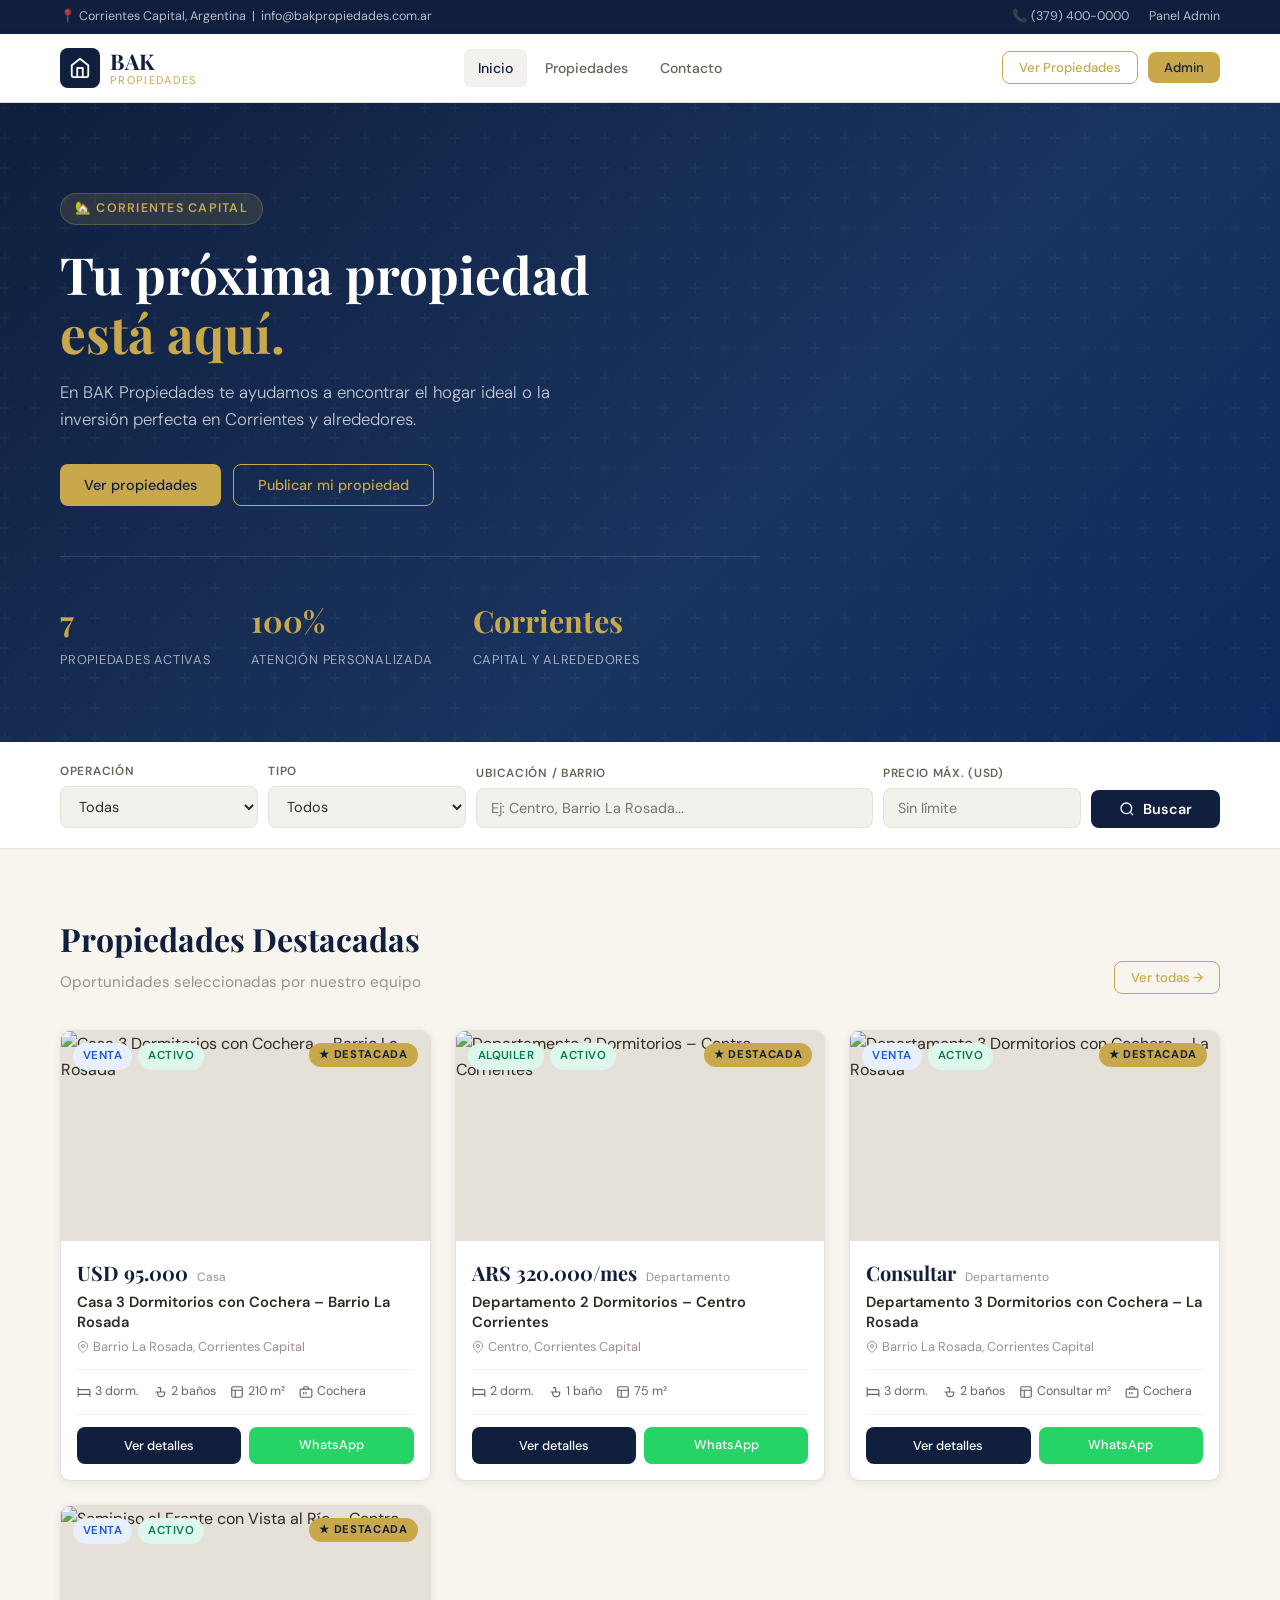
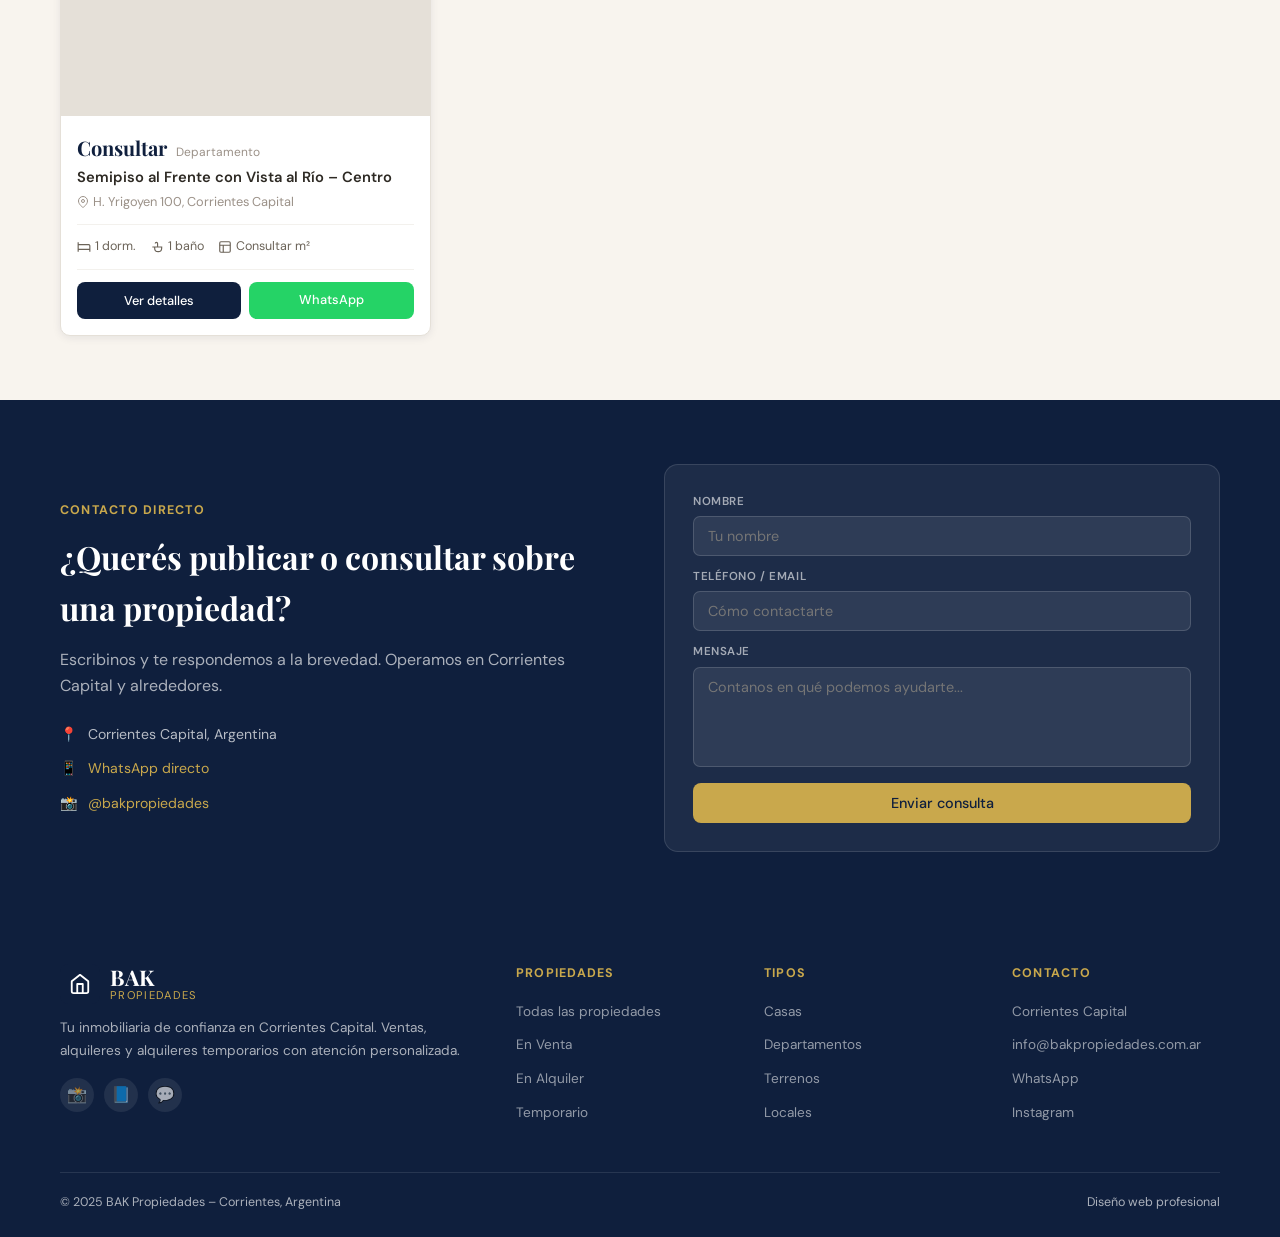
==== index.html @ a224eecd "Rename bak-propiedades.html to index.html" ====
<!DOCTYPE html>
<html lang="es">
<head>
<meta charset="UTF-8">
<meta name="viewport" content="width=device-width, initial-scale=1.0">
<title>BAK Propiedades – Corrientes</title>
<link href="https://fonts.googleapis.com/css2?family=Playfair+Display:wght@400;600;700&family=DM+Sans:wght@300;400;500;600&display=swap" rel="stylesheet">
<style>
/* ── VARIABLES ── */
:root {
  --navy: #0f1f3d;
  --gold: #c9a84c;
  --gold-light: #e8c97a;
  --cream: #f8f4ee;
  --white: #ffffff;
  --gray-100: #f3f1ed;
  --gray-200: #e5e0d8;
  --gray-400: #9b9188;
  --gray-600: #6b6358;
  --gray-800: #2e2a24;
  --green: #2d7a4f;
  --red: #c0392b;
  --orange: #d68910;
  --font-display: 'Playfair Display', Georgia, serif;
  --font-body: 'DM Sans', sans-serif;
  --shadow-sm: 0 2px 8px rgba(15,31,61,.08);
  --shadow-md: 0 6px 24px rgba(15,31,61,.12);
  --shadow-lg: 0 16px 48px rgba(15,31,61,.16);
  --radius: 10px;
  --transition: .22s cubic-bezier(.4,0,.2,1);
}

/* ── RESET ── */
*,*::before,*::after{box-sizing:border-box;margin:0;padding:0}
html{scroll-behavior:smooth}
body{font-family:var(--font-body);background:var(--cream);color:var(--gray-800);line-height:1.6;min-height:100vh}
img{max-width:100%;display:block}
a{text-decoration:none;color:inherit}
button{cursor:pointer;font-family:inherit;border:none;outline:none}
input,select,textarea{font-family:inherit;outline:none}

/* ── UTILITIES ── */
.container{max-width:1200px;margin:0 auto;padding:0 20px}
.hidden{display:none!important}
.badge{display:inline-flex;align-items:center;gap:4px;padding:4px 10px;border-radius:20px;font-size:.72rem;font-weight:600;letter-spacing:.04em;text-transform:uppercase}
.badge-venta{background:#e8f0fe;color:#1a56db}
.badge-alquiler{background:#def7ec;color:#057a55}
.badge-temporario{background:#fdf6b2;color:#8e4b10}
.badge-activo{background:#def7ec;color:#057a55}
.badge-inactivo{background:#fde8e8;color:#9b1c1c}
.badge-reservado{background:#fdf6b2;color:#8e4b10}
.badge-vendido{background:#e5edff;color:#42389d}
.badge-alquilado{background:#e3fcef;color:#014737}
.btn{display:inline-flex;align-items:center;justify-content:center;gap:8px;padding:11px 24px;border-radius:8px;font-size:.9rem;font-weight:500;transition:var(--transition);cursor:pointer;border:none}
.btn-primary{background:var(--gold);color:var(--navy)}
.btn-primary:hover{background:var(--gold-light)}
.btn-outline{background:transparent;border:1.5px solid var(--gold);color:var(--gold)}
.btn-outline:hover{background:var(--gold);color:var(--navy)}
.btn-navy{background:var(--navy);color:var(--white)}
.btn-navy:hover{background:#1a3460}
.btn-whatsapp{background:#25D366;color:#fff}
.btn-whatsapp:hover{background:#128C7E}
.btn-sm{padding:7px 16px;font-size:.82rem}
.btn-danger{background:#fde8e8;color:#9b1c1c}
.btn-danger:hover{background:#fbd5d5}

/* ── TOPBAR ── */
.topbar{background:var(--navy);color:rgba(255,255,255,.7);font-size:.78rem;padding:7px 0}
.topbar .container{display:flex;justify-content:space-between;align-items:center;gap:12px;flex-wrap:wrap}
.topbar a{color:rgba(255,255,255,.7);transition:color .2s}
.topbar a:hover{color:var(--gold)}
.topbar-links{display:flex;gap:20px;align-items:center}

/* ── NAVBAR ── */
.navbar{background:var(--white);border-bottom:1.5px solid var(--gray-200);position:sticky;top:0;z-index:100;box-shadow:var(--shadow-sm)}
.navbar .container{display:flex;align-items:center;justify-content:space-between;height:68px;gap:20px}
.logo{display:flex;align-items:center;gap:10px}
.logo-icon{width:40px;height:40px;background:var(--navy);border-radius:8px;display:flex;align-items:center;justify-content:center}
.logo-icon svg{width:22px;height:22px}
.logo-text{font-family:var(--font-display);font-size:1.35rem;font-weight:700;color:var(--navy);line-height:1.1}
.logo-text span{color:var(--gold);font-size:.7rem;font-family:var(--font-body);font-weight:400;display:block;letter-spacing:.12em;text-transform:uppercase}
.nav-links{display:flex;gap:4px;align-items:center}
.nav-links a{padding:8px 14px;border-radius:6px;font-size:.88rem;font-weight:500;color:var(--gray-600);transition:var(--transition)}
.nav-links a:hover,.nav-links a.active{color:var(--navy);background:var(--gray-100)}
.nav-actions{display:flex;gap:10px;align-items:center}
.hamburger{display:none;flex-direction:column;gap:5px;cursor:pointer;padding:8px}
.hamburger span{display:block;width:22px;height:2px;background:var(--navy);border-radius:2px;transition:var(--transition)}

/* ── HERO ── */
.hero{background:linear-gradient(135deg,var(--navy) 0%,#1a3460 60%,#0d2a5e 100%);color:var(--white);padding:90px 0 70px;position:relative;overflow:hidden}
.hero::before{content:'';position:absolute;inset:0;background:url("data:image/svg+xml,%3Csvg width='60' height='60' viewBox='0 0 60 60' xmlns='http://www.w3.org/2000/svg'%3E%3Cg fill='none' fill-rule='evenodd'%3E%3Cg fill='%23ffffff' fill-opacity='0.03'%3E%3Cpath d='M36 34v-4h-2v4h-4v2h4v4h2v-4h4v-2h-4zm0-30V0h-2v4h-4v2h4v4h2V6h4V4h-4zM6 34v-4H4v4H0v2h4v4h2v-4h4v-2H6zM6 4V0H4v4H0v2h4v4h2V6h4V4H6z'/%3E%3C/g%3E%3C/g%3E%3C/svg%3E")}
.hero-content{position:relative;z-index:1;max-width:700px}
.hero-eyebrow{display:inline-flex;align-items:center;gap:8px;background:rgba(201,168,76,.15);border:1px solid rgba(201,168,76,.3);color:var(--gold);padding:5px 14px;border-radius:20px;font-size:.78rem;letter-spacing:.1em;text-transform:uppercase;font-weight:600;margin-bottom:20px}
.hero h1{font-family:var(--font-display);font-size:clamp(2rem,5vw,3.2rem);line-height:1.15;margin-bottom:16px;font-weight:700}
.hero h1 span{color:var(--gold)}
.hero p{font-size:1.05rem;color:rgba(255,255,255,.75);max-width:520px;margin-bottom:32px;font-weight:300}
.hero-ctas{display:flex;gap:12px;flex-wrap:wrap}
.hero-stats{display:flex;gap:40px;margin-top:50px;padding-top:40px;border-top:1px solid rgba(255,255,255,.12);flex-wrap:wrap}
.hero-stat strong{display:block;font-family:var(--font-display);font-size:1.9rem;color:var(--gold);font-weight:700}
.hero-stat span{font-size:.8rem;color:rgba(255,255,255,.6);text-transform:uppercase;letter-spacing:.06em}

/* ── SEARCH BAR ── */
.search-section{background:var(--white);border-bottom:1px solid var(--gray-200);padding:20px 0}
.search-bar{display:flex;gap:10px;flex-wrap:wrap;align-items:flex-end}
.search-field{display:flex;flex-direction:column;gap:5px;flex:1;min-width:140px}
.search-field label{font-size:.74rem;font-weight:600;color:var(--gray-600);text-transform:uppercase;letter-spacing:.06em}
.search-field input,.search-field select{padding:10px 14px;border:1.5px solid var(--gray-200);border-radius:8px;font-size:.9rem;color:var(--gray-800);background:var(--gray-100);transition:var(--transition)}
.search-field input:focus,.search-field select:focus{border-color:var(--gold);background:var(--white);box-shadow:0 0 0 3px rgba(201,168,76,.12)}
.search-btn{padding:10px 28px;background:var(--navy);color:var(--white);border-radius:8px;font-weight:600;font-size:.9rem;display:flex;align-items:center;gap:8px;transition:var(--transition);white-space:nowrap;border:none;cursor:pointer}
.search-btn:hover{background:#1a3460}

/* ── SECTIONS ── */
.section{padding:64px 0}
.section-header{margin-bottom:36px}
.section-header h2{font-family:var(--font-display);font-size:clamp(1.5rem,3vw,2rem);color:var(--navy);font-weight:700;margin-bottom:6px}
.section-header p{color:var(--gray-400);font-size:.95rem}
.section-header-row{display:flex;justify-content:space-between;align-items:flex-end;flex-wrap:wrap;gap:12px}

/* ── PROPERTY CARDS ── */
.properties-grid{display:grid;grid-template-columns:repeat(auto-fill,minmax(300px,1fr));gap:24px}
.property-card{background:var(--white);border-radius:var(--radius);overflow:hidden;box-shadow:var(--shadow-sm);transition:var(--transition);border:1px solid var(--gray-200)}
.property-card:hover{box-shadow:var(--shadow-md);transform:translateY(-3px)}
.card-image{position:relative;height:210px;overflow:hidden;background:var(--gray-200)}
.card-image img{width:100%;height:100%;object-fit:cover;transition:transform .5s}
.property-card:hover .card-image img{transform:scale(1.05)}
.card-badges{position:absolute;top:12px;left:12px;display:flex;gap:6px;flex-wrap:wrap}
.card-featured{position:absolute;top:12px;right:12px;background:var(--gold);color:var(--navy);padding:3px 10px;border-radius:20px;font-size:.7rem;font-weight:700;letter-spacing:.06em;text-transform:uppercase}
.card-status-overlay{position:absolute;inset:0;display:flex;align-items:center;justify-content:center;background:rgba(15,31,61,.55);opacity:0;transition:var(--transition)}
.property-card:hover .card-status-overlay{opacity:1}
.card-body{padding:16px}
.card-price{font-family:var(--font-display);font-size:1.25rem;font-weight:700;color:var(--navy);margin-bottom:4px}
.card-price small{font-family:var(--font-body);font-size:.75rem;color:var(--gray-400);font-weight:400;margin-left:4px}
.card-title{font-size:.92rem;font-weight:600;color:var(--gray-800);margin-bottom:4px;line-height:1.35}
.card-location{font-size:.8rem;color:var(--gray-400);display:flex;align-items:center;gap:4px;margin-bottom:12px}
.card-features{display:flex;gap:14px;flex-wrap:wrap;padding:12px 0;border-top:1px solid var(--gray-100);border-bottom:1px solid var(--gray-100);margin-bottom:12px}
.card-feat{display:flex;align-items:center;gap:4px;font-size:.78rem;color:var(--gray-600);white-space:nowrap}
.card-feat svg{width:14px;height:14px;flex-shrink:0}
.card-actions{display:flex;gap:8px}
.card-actions .btn{flex:1;font-size:.8rem;padding:8px 10px}
.no-results{text-align:center;padding:60px 20px;color:var(--gray-400)}
.no-results svg{width:48px;height:48px;margin:0 auto 16px;opacity:.4}

/* ── FILTERS BAR ── */
.filters-bar{background:var(--white);border:1px solid var(--gray-200);border-radius:var(--radius);padding:16px;margin-bottom:24px;display:flex;gap:10px;flex-wrap:wrap;align-items:flex-end}
.filter-group{display:flex;flex-direction:column;gap:4px}
.filter-group label{font-size:.72rem;font-weight:600;color:var(--gray-400);text-transform:uppercase;letter-spacing:.05em}
.filter-group select,.filter-group input{padding:8px 12px;border:1.5px solid var(--gray-200);border-radius:7px;font-size:.85rem;color:var(--gray-800);background:var(--gray-100);min-width:120px}
.filter-group select:focus,.filter-group input:focus{border-color:var(--gold);background:var(--white)}
.filter-actions{display:flex;gap:8px;align-items:flex-end;margin-left:auto}

/* ── PROPERTY DETAIL ── */
.property-detail{padding:40px 0}
.detail-back{display:inline-flex;align-items:center;gap:6px;color:var(--gray-400);font-size:.85rem;margin-bottom:24px;cursor:pointer;transition:color .2s}
.detail-back:hover{color:var(--navy)}
.detail-layout{display:grid;grid-template-columns:1fr 340px;gap:32px;align-items:start}
.gallery{border-radius:var(--radius);overflow:hidden;background:var(--gray-200);margin-bottom:20px}
.gallery-main{height:380px;overflow:hidden;position:relative}
.gallery-main img{width:100%;height:100%;object-fit:cover}
.gallery-thumbs{display:flex;gap:8px;padding:8px;background:var(--white);border-top:1px solid var(--gray-100);overflow-x:auto}
.gallery-thumb{width:72px;height:54px;border-radius:5px;overflow:hidden;cursor:pointer;flex-shrink:0;border:2.5px solid transparent;transition:var(--transition)}
.gallery-thumb.active{border-color:var(--gold)}
.gallery-thumb img{width:100%;height:100%;object-fit:cover}
.detail-info{background:var(--white);border-radius:var(--radius);padding:24px;border:1px solid var(--gray-200)}
.detail-price{font-family:var(--font-display);font-size:1.8rem;font-weight:700;color:var(--navy);margin:12px 0 6px}
.detail-location{color:var(--gray-400);font-size:.88rem;display:flex;align-items:center;gap:5px;margin-bottom:16px}
.detail-features-grid{display:grid;grid-template-columns:repeat(2,1fr);gap:10px;margin:16px 0;padding:16px 0;border-top:1px solid var(--gray-100);border-bottom:1px solid var(--gray-100)}
.detail-feat{display:flex;align-items:center;gap:8px;font-size:.85rem;color:var(--gray-600)}
.detail-feat svg{width:18px;height:18px;color:var(--gold);flex-shrink:0}
.detail-feat strong{color:var(--gray-800)}
.detail-section-title{font-family:var(--font-display);font-size:1.1rem;font-weight:700;color:var(--navy);margin:20px 0 10px}
.detail-description{font-size:.9rem;line-height:1.75;color:var(--gray-600)}
.contact-card{background:var(--navy);color:var(--white);border-radius:var(--radius);padding:24px;position:sticky;top:90px}
.contact-card h3{font-family:var(--font-display);font-size:1.15rem;margin-bottom:4px;color:var(--white)}
.contact-card p{font-size:.82rem;color:rgba(255,255,255,.6);margin-bottom:18px}
.contact-form .form-group{margin-bottom:12px}
.contact-form input,.contact-form textarea,.contact-form select{width:100%;padding:10px 14px;border:1.5px solid rgba(255,255,255,.15);border-radius:7px;background:rgba(255,255,255,.08);color:var(--white);font-size:.85rem}
.contact-form input::placeholder,.contact-form textarea::placeholder{color:rgba(255,255,255,.4)}
.contact-form input:focus,.contact-form textarea:focus{border-color:var(--gold);background:rgba(255,255,255,.12)}
.contact-form textarea{height:80px;resize:none}
.contact-divider{display:flex;align-items:center;gap:10px;margin:14px 0;color:rgba(255,255,255,.3);font-size:.78rem}
.contact-divider::before,.contact-divider::after{content:'';flex:1;height:1px;background:rgba(255,255,255,.15)}

/* ── ADMIN PANEL ── */
.admin-panel{padding:32px 0}
.admin-header{background:var(--navy);color:var(--white);padding:20px 0;margin-bottom:28px}
.admin-header .container{display:flex;justify-content:space-between;align-items:center;gap:12px;flex-wrap:wrap}
.admin-header h2{font-family:var(--font-display);font-size:1.4rem;font-weight:700}
.admin-tabs{display:flex;gap:4px;margin-bottom:24px;border-bottom:2px solid var(--gray-200)}
.admin-tab{padding:10px 20px;font-size:.88rem;font-weight:500;color:var(--gray-400);border-radius:8px 8px 0 0;cursor:pointer;transition:var(--transition);border:none;background:none;border-bottom:3px solid transparent;margin-bottom:-2px}
.admin-tab.active{color:var(--navy);background:var(--white);border-bottom-color:var(--gold);font-weight:600}
.admin-tab:hover{color:var(--navy)}
.admin-table{width:100%;border-collapse:collapse;background:var(--white);border-radius:var(--radius);overflow:hidden;box-shadow:var(--shadow-sm)}
.admin-table thead{background:var(--navy);color:var(--white)}
.admin-table th{padding:12px 16px;text-align:left;font-size:.78rem;font-weight:600;text-transform:uppercase;letter-spacing:.05em}
.admin-table td{padding:12px 16px;border-bottom:1px solid var(--gray-100);font-size:.86rem;color:var(--gray-800);vertical-align:middle}
.admin-table tr:last-child td{border-bottom:none}
.admin-table tr:hover td{background:var(--gray-100)}
.admin-thumb{width:56px;height:42px;border-radius:5px;object-fit:cover;background:var(--gray-200)}
.admin-actions-cell{display:flex;gap:6px;flex-wrap:nowrap}
.form-grid{display:grid;grid-template-columns:repeat(2,1fr);gap:16px}
.form-group{display:flex;flex-direction:column;gap:5px}
.form-group.full{grid-column:1/-1}
.form-group label{font-size:.78rem;font-weight:600;color:var(--gray-600);text-transform:uppercase;letter-spacing:.05em}
.form-group input,.form-group select,.form-group textarea{padding:10px 14px;border:1.5px solid var(--gray-200);border-radius:8px;font-size:.9rem;color:var(--gray-800);background:var(--white);transition:var(--transition)}
.form-group input:focus,.form-group select:focus,.form-group textarea:focus{border-color:var(--gold);box-shadow:0 0 0 3px rgba(201,168,76,.1)}
.form-group textarea{resize:vertical;min-height:100px}
.modal-overlay{position:fixed;inset:0;background:rgba(15,31,61,.6);z-index:200;display:flex;align-items:center;justify-content:center;padding:20px;backdrop-filter:blur(3px)}
.modal{background:var(--white);border-radius:14px;max-width:720px;width:100%;max-height:90vh;overflow-y:auto;box-shadow:var(--shadow-lg)}
.modal-header{display:flex;justify-content:space-between;align-items:center;padding:20px 24px;border-bottom:1px solid var(--gray-200)}
.modal-header h3{font-family:var(--font-display);font-size:1.15rem;color:var(--navy);font-weight:700}
.modal-body{padding:24px}
.modal-footer{padding:16px 24px;border-top:1px solid var(--gray-200);display:flex;justify-content:flex-end;gap:10px}
.close-btn{background:none;border:none;font-size:1.4rem;color:var(--gray-400);cursor:pointer;padding:4px;line-height:1}
.close-btn:hover{color:var(--navy)}
.image-upload-area{border:2px dashed var(--gray-200);border-radius:8px;padding:28px;text-align:center;cursor:pointer;transition:var(--transition)}
.image-upload-area:hover{border-color:var(--gold);background:rgba(201,168,76,.04)}
.image-upload-area svg{width:32px;height:32px;color:var(--gray-400);margin:0 auto 8px}
.image-upload-area p{font-size:.85rem;color:var(--gray-400)}
.image-upload-area span{font-size:.75rem;color:var(--gray-400)}
.images-preview{display:flex;gap:10px;flex-wrap:wrap;margin-top:12px}
.img-preview-item{position:relative;width:80px;height:60px;border-radius:6px;overflow:hidden;border:2px solid var(--gray-200)}
.img-preview-item img{width:100%;height:100%;object-fit:cover}
.img-preview-remove{position:absolute;top:2px;right:2px;background:rgba(0,0,0,.6);color:#fff;border:none;border-radius:50%;width:18px;height:18px;font-size:.65rem;cursor:pointer;display:flex;align-items:center;justify-content:center;line-height:1}
.toggle-switch{position:relative;display:inline-block;width:44px;height:24px}
.toggle-switch input{opacity:0;width:0;height:0}
.toggle-slider{position:absolute;cursor:pointer;inset:0;background:var(--gray-200);border-radius:24px;transition:.3s}
.toggle-slider::before{content:'';position:absolute;width:18px;height:18px;left:3px;top:3px;background:var(--white);border-radius:50%;transition:.3s}
.toggle-switch input:checked+.toggle-slider{background:var(--green)}
.toggle-switch input:checked+.toggle-slider::before{transform:translateX(20px)}
.stat-cards{display:grid;grid-template-columns:repeat(auto-fill,minmax(180px,1fr));gap:16px;margin-bottom:28px}
.stat-card{background:var(--white);border-radius:var(--radius);padding:18px;border:1px solid var(--gray-200);display:flex;align-items:center;gap:14px}
.stat-icon{width:44px;height:44px;border-radius:8px;display:flex;align-items:center;justify-content:center;flex-shrink:0}
.stat-icon.navy{background:rgba(15,31,61,.1)}
.stat-icon.gold{background:rgba(201,168,76,.15)}
.stat-icon.green{background:rgba(45,122,79,.12)}
.stat-icon.red{background:rgba(192,57,43,.1)}
.stat-card strong{display:block;font-size:1.5rem;font-family:var(--font-display);color:var(--navy);font-weight:700}
.stat-card span{font-size:.75rem;color:var(--gray-400);text-transform:uppercase;letter-spacing:.05em}

/* ── FOOTER ── */
.footer{background:var(--navy);color:rgba(255,255,255,.65);padding:48px 0 24px}
.footer-grid{display:grid;grid-template-columns:2fr 1fr 1fr 1fr;gap:40px;margin-bottom:40px}
.footer-brand .logo-text{color:var(--white)}
.footer-brand .logo-text span{color:var(--gold)}
.footer-brand p{margin-top:12px;font-size:.85rem;line-height:1.7}
.footer h4{font-size:.78rem;font-weight:700;text-transform:uppercase;letter-spacing:.1em;color:var(--gold);margin-bottom:14px}
.footer ul{list-style:none}
.footer li{margin-bottom:8px}
.footer li a{font-size:.85rem;color:rgba(255,255,255,.55);transition:color .2s}
.footer li a:hover{color:var(--gold)}
.footer-bottom{border-top:1px solid rgba(255,255,255,.1);padding-top:20px;display:flex;justify-content:space-between;align-items:center;flex-wrap:wrap;gap:10px;font-size:.78rem}
.social-links{display:flex;gap:10px}
.social-link{width:34px;height:34px;border-radius:50%;background:rgba(255,255,255,.08);display:flex;align-items:center;justify-content:center;color:rgba(255,255,255,.6);transition:var(--transition)}
.social-link:hover{background:var(--gold);color:var(--navy)}

/* ── TOAST ── */
.toast{position:fixed;bottom:24px;right:24px;background:var(--navy);color:var(--white);padding:12px 20px;border-radius:8px;font-size:.88rem;box-shadow:var(--shadow-lg);z-index:500;transform:translateY(100px);opacity:0;transition:all .3s;max-width:320px}
.toast.show{transform:translateY(0);opacity:1}
.toast.success{border-left:4px solid var(--green)}
.toast.error{border-left:4px solid var(--red)}

/* ── PAGE TRANSITIONS ── */
.page{animation:fadeIn .25s ease}
@keyframes fadeIn{from{opacity:0;transform:translateY(8px)}to{opacity:1;transform:translateY(0)}}

/* ── RESPONSIVE ── */
@media(max-width:900px){
  .detail-layout{grid-template-columns:1fr}
  .footer-grid{grid-template-columns:1fr 1fr}
  .contact-card{position:static}
}
@media(max-width:768px){
  .nav-links{display:none}
  .hamburger{display:flex}
  .hero{padding:60px 0 48px}
  .hero-stats{gap:24px}
  .footer-grid{grid-template-columns:1fr}
  .admin-table{font-size:.78rem}
  .admin-table th:nth-child(3),.admin-table td:nth-child(3),.admin-table th:nth-child(5),.admin-table td:nth-child(5){display:none}
  .form-grid{grid-template-columns:1fr}
  .form-group.full{grid-column:1}
  .filters-bar{gap:8px}
  .search-bar{gap:8px}
}
@media(max-width:480px){
  .topbar .topbar-links{display:none}
  .admin-table th:nth-child(4),.admin-table td:nth-child(4){display:none}
}
</style>
</head>
<body>

<!-- TOPBAR -->
<div class="topbar">
  <div class="container">
    <div>📍 Corrientes Capital, Argentina &nbsp;|&nbsp; <a href="mailto:info@bakpropiedades.com.ar">info@bakpropiedades.com.ar</a></div>
    <div class="topbar-links">
      <a href="tel:+5493794000000">📞 (379) 400-0000</a>
      <a href="#admin-view" onclick="showView('admin')">Panel Admin</a>
    </div>
  </div>
</div>

<!-- NAVBAR -->
<nav class="navbar">
  <div class="container">
    <a class="logo" href="#" onclick="showView('home')">
      <div class="logo-icon">
        <svg viewBox="0 0 24 24" fill="none" stroke="white" stroke-width="2" stroke-linecap="round" stroke-linejoin="round"><path d="M3 9l9-7 9 7v11a2 2 0 0 1-2 2H5a2 2 0 0 1-2-2z"/><polyline points="9 22 9 12 15 12 15 22"/></svg>
      </div>
      <div class="logo-text">BAK<span>propiedades</span></div>
    </a>
    <div class="nav-links" id="navLinks">
      <a href="#" onclick="showView('home')" class="active" data-view="home">Inicio</a>
      <a href="#" onclick="showView('listings')" data-view="listings">Propiedades</a>
      <a href="#" onclick="showView('home'); setTimeout(()=>document.getElementById('contactSection').scrollIntoView({behavior:'smooth'}),100)">Contacto</a>
    </div>
    <div class="nav-actions">
      <button class="btn btn-outline btn-sm" onclick="showView('listings')">Ver Propiedades</button>
      <button class="btn btn-primary btn-sm" onclick="showView('admin')">Admin</button>
    </div>
    <div class="hamburger" onclick="toggleMenu()">
      <span></span><span></span><span></span>
    </div>
  </div>
</nav>

<!-- ══════════════════════════════════════
     HOME VIEW
══════════════════════════════════════ -->
<div id="view-home">
  <!-- HERO -->
  <section class="hero">
    <div class="container">
      <div class="hero-content">
        <div class="hero-eyebrow">🏡 Corrientes Capital</div>
        <h1>Tu próxima propiedad<br><span>está aquí.</span></h1>
        <p>En BAK Propiedades te ayudamos a encontrar el hogar ideal o la inversión perfecta en Corrientes y alrededores.</p>
        <div class="hero-ctas">
          <button class="btn btn-primary" onclick="showView('listings')">Ver propiedades</button>
          <button class="btn btn-outline" onclick="document.getElementById('contactSection').scrollIntoView({behavior:'smooth'})">Publicar mi propiedad</button>
        </div>
        <div class="hero-stats">
          <div class="hero-stat"><strong id="stat-total">12</strong><span>Propiedades activas</span></div>
          <div class="hero-stat"><strong>100%</strong><span>Atención personalizada</span></div>
          <div class="hero-stat"><strong>Corrientes</strong><span>Capital y alrededores</span></div>
        </div>
      </div>
    </div>
  </section>

  <!-- SEARCH -->
  <section class="search-section">
    <div class="container">
      <div class="search-bar">
        <div class="search-field">
          <label>Operación</label>
          <select id="hs-op"><option value="">Todas</option><option>Venta</option><option>Alquiler</option><option>Temporario</option></select>
        </div>
        <div class="search-field">
          <label>Tipo</label>
          <select id="hs-tipo"><option value="">Todos</option><option>Casa</option><option>Departamento</option><option>Terreno</option><option>Local</option><option>Oficina</option></select>
        </div>
        <div class="search-field" style="flex:2">
          <label>Ubicación / barrio</label>
          <input type="text" id="hs-loc" placeholder="Ej: Centro, Barrio La Rosada...">
        </div>
        <div class="search-field">
          <label>Precio máx. (USD)</label>
          <input type="number" id="hs-price" placeholder="Sin límite">
        </div>
        <button class="search-btn" onclick="doSearch()">
          <svg width="16" height="16" viewBox="0 0 24 24" fill="none" stroke="currentColor" stroke-width="2"><circle cx="11" cy="11" r="8"/><line x1="21" y1="21" x2="16.65" y2="16.65"/></svg>
          Buscar
        </button>
      </div>
    </div>
  </section>

  <!-- FEATURED -->
  <section class="section">
    <div class="container">
      <div class="section-header-row section-header">
        <div>
          <h2>Propiedades Destacadas</h2>
          <p>Oportunidades seleccionadas por nuestro equipo</p>
        </div>
        <button class="btn btn-outline btn-sm" onclick="showView('listings')">Ver todas →</button>
      </div>
      <div class="properties-grid" id="featured-grid"></div>
    </div>
  </section>

  <!-- CONTACT SECTION -->
  <section class="section" id="contactSection" style="background:var(--navy);color:var(--white)">
    <div class="container">
      <div style="display:grid;grid-template-columns:1fr 1fr;gap:48px;align-items:center">
        <div>
          <div style="color:var(--gold);font-size:.78rem;font-weight:700;letter-spacing:.1em;text-transform:uppercase;margin-bottom:10px">Contacto directo</div>
          <h2 style="font-family:var(--font-display);font-size:clamp(1.5rem,3vw,2rem);margin-bottom:14px;color:var(--white)">¿Querés publicar o consultar sobre una propiedad?</h2>
          <p style="color:rgba(255,255,255,.65);margin-bottom:24px">Escribinos y te respondemos a la brevedad. Operamos en Corrientes Capital y alrededores.</p>
          <div style="display:flex;flex-direction:column;gap:12px">
            <div style="display:flex;align-items:center;gap:10px;font-size:.88rem;color:rgba(255,255,255,.7)">
              <span style="color:var(--gold)">📍</span> Corrientes Capital, Argentina
            </div>
            <div style="display:flex;align-items:center;gap:10px;font-size:.88rem;color:rgba(255,255,255,.7)">
              <span style="color:var(--gold)">📱</span>
              <a href="https://wa.me/5493794000000" style="color:var(--gold)">WhatsApp directo</a>
            </div>
            <div style="display:flex;align-items:center;gap:10px;font-size:.88rem;color:rgba(255,255,255,.7)">
              <span style="color:var(--gold)">📸</span>
              <a href="https://www.instagram.com/bakpropiedades" target="_blank" style="color:var(--gold)">@bakpropiedades</a>
            </div>
          </div>
        </div>
        <div style="background:rgba(255,255,255,.06);border:1px solid rgba(255,255,255,.12);border-radius:14px;padding:28px">
          <div class="form-group" style="margin-bottom:12px">
            <label style="color:rgba(255,255,255,.6);font-size:.72rem;font-weight:600;text-transform:uppercase;letter-spacing:.05em">Nombre</label>
            <input type="text" placeholder="Tu nombre" style="width:100%;padding:10px 14px;border:1.5px solid rgba(255,255,255,.15);border-radius:7px;background:rgba(255,255,255,.08);color:var(--white);font-size:.9rem">
          </div>
          <div class="form-group" style="margin-bottom:12px">
            <label style="color:rgba(255,255,255,.6);font-size:.72rem;font-weight:600;text-transform:uppercase;letter-spacing:.05em">Teléfono / Email</label>
            <input type="text" placeholder="Cómo contactarte" style="width:100%;padding:10px 14px;border:1.5px solid rgba(255,255,255,.15);border-radius:7px;background:rgba(255,255,255,.08);color:var(--white);font-size:.9rem">
          </div>
          <div class="form-group" style="margin-bottom:16px">
            <label style="color:rgba(255,255,255,.6);font-size:.72rem;font-weight:600;text-transform:uppercase;letter-spacing:.05em">Mensaje</label>
            <textarea placeholder="Contanos en qué podemos ayudarte..." style="width:100%;height:80px;padding:10px 14px;border:1.5px solid rgba(255,255,255,.15);border-radius:7px;background:rgba(255,255,255,.08);color:var(--white);font-size:.9rem;resize:none"></textarea>
          </div>
          <button class="btn btn-primary" style="width:100%" onclick="showToast('¡Mensaje recibido! Te contactamos pronto.','success')">Enviar consulta</button>
        </div>
      </div>
    </div>
  </section>
</div>

<!-- ══════════════════════════════════════
     LISTINGS VIEW
══════════════════════════════════════ -->
<div id="view-listings" class="hidden">
  <div style="background:var(--white);border-bottom:1px solid var(--gray-200);padding:20px 0">
    <div class="container">
      <h1 style="font-family:var(--font-display);font-size:1.6rem;color:var(--navy);font-weight:700">Todas las Propiedades</h1>
      <p style="color:var(--gray-400);font-size:.88rem;margin-top:2px" id="listing-count"></p>
    </div>
  </div>
  <div class="section" style="padding-top:28px">
    <div class="container">
      <!-- FILTERS -->
      <div class="filters-bar">
        <div class="filter-group">
          <label>Operación</label>
          <select id="f-op" onchange="applyFilters()"><option value="">Todas</option><option>Venta</option><option>Alquiler</option><option>Temporario</option></select>
        </div>
        <div class="filter-group">
          <label>Tipo</label>
          <select id="f-tipo" onchange="applyFilters()"><option value="">Todos</option><option>Casa</option><option>Departamento</option><option>Terreno</option><option>Local</option><option>Oficina</option></select>
        </div>
        <div class="filter-group">
          <label>Barrio / Zona</label>
          <input type="text" id="f-loc" placeholder="Buscar..." oninput="applyFilters()">
        </div>
        <div class="filter-group">
          <label>Precio máx.</label>
          <input type="number" id="f-price" placeholder="Sin límite" oninput="applyFilters()">
        </div>
        <div class="filter-group">
          <label>Dormitorios</label>
          <select id="f-dorm" onchange="applyFilters()"><option value="">Todos</option><option>1</option><option>2</option><option>3</option><option>4+</option></select>
        </div>
        <div class="filter-group">
          <label>Estado</label>
          <select id="f-estado" onchange="applyFilters()"><option value="">Todos</option><option>Activo</option><option>Reservado</option><option>Vendido</option><option>Alquilado</option></select>
        </div>
        <div class="filter-actions">
          <button class="btn btn-outline btn-sm" onclick="clearFilters()">Limpiar</button>
        </div>
      </div>
      <!-- SORT + COUNT -->
      <div style="display:flex;justify-content:space-between;align-items:center;margin-bottom:16px;flex-wrap:wrap;gap:10px">
        <span id="filter-count" style="font-size:.85rem;color:var(--gray-400)"></span>
        <div style="display:flex;align-items:center;gap:8px">
          <label style="font-size:.82rem;color:var(--gray-400)">Ordenar:</label>
          <select id="f-sort" onchange="applyFilters()" style="padding:6px 12px;border:1.5px solid var(--gray-200);border-radius:7px;font-size:.82rem;background:var(--white)">
            <option value="default">Por defecto</option>
            <option value="precio-asc">Precio: menor a mayor</option>
            <option value="precio-desc">Precio: mayor a menor</option>
            <option value="reciente">Más recientes</option>
          </select>
        </div>
      </div>
      <div class="properties-grid" id="listings-grid"></div>
    </div>
  </div>
</div>

<!-- ══════════════════════════════════════
     DETAIL VIEW
══════════════════════════════════════ -->
<div id="view-detail" class="hidden property-detail">
  <div class="container">
    <div class="detail-back" onclick="showView('listings')">
      ← Volver a propiedades
    </div>
    <div class="detail-layout" id="detail-content"></div>
  </div>
</div>

<!-- ══════════════════════════════════════
     ADMIN VIEW
══════════════════════════════════════ -->
<div id="view-admin" class="hidden">
  <div class="admin-header">
    <div class="container">
      <h2>Panel de Administración – BAK Propiedades</h2>
      <button class="btn btn-primary btn-sm" onclick="openPropertyModal(null)">+ Nueva Propiedad</button>
    </div>
  </div>
  <div class="admin-panel">
    <div class="container">
      <!-- STATS -->
      <div class="stat-cards" id="admin-stats"></div>
      <!-- TABS -->
      <div class="admin-tabs">
        <button class="admin-tab active" onclick="switchAdminTab('all',this)">Todas</button>
        <button class="admin-tab" onclick="switchAdminTab('Activo',this)">Activas</button>
        <button class="admin-tab" onclick="switchAdminTab('Reservado',this)">Reservadas</button>
        <button class="admin-tab" onclick="switchAdminTab('Vendido',this)">Vendidas</button>
        <button class="admin-tab" onclick="switchAdminTab('Inactivo',this)">Inactivas</button>
      </div>
      <div style="overflow-x:auto">
        <table class="admin-table">
          <thead>
            <tr>
              <th>Foto</th>
              <th>Propiedad</th>
              <th>Operación</th>
              <th>Precio</th>
              <th>Estado</th>
              <th>Destacada</th>
              <th>Acciones</th>
            </tr>
          </thead>
          <tbody id="admin-tbody"></tbody>
        </table>
      </div>
    </div>
  </div>
</div>

<!-- FOOTER -->
<footer class="footer" id="main-footer">
  <div class="container">
    <div class="footer-grid">
      <div class="footer-brand">
        <div class="logo">
          <div class="logo-icon"><svg viewBox="0 0 24 24" fill="none" stroke="white" stroke-width="2" stroke-linecap="round" stroke-linejoin="round"><path d="M3 9l9-7 9 7v11a2 2 0 0 1-2 2H5a2 2 0 0 1-2-2z"/><polyline points="9 22 9 12 15 12 15 22"/></svg></div>
          <div class="logo-text">BAK<span>propiedades</span></div>
        </div>
        <p>Tu inmobiliaria de confianza en Corrientes Capital. Ventas, alquileres y alquileres temporarios con atención personalizada.</p>
        <div class="social-links" style="margin-top:16px">
          <a class="social-link" href="https://www.instagram.com/bakpropiedades" target="_blank">📸</a>
          <a class="social-link" href="https://www.facebook.com/profile.php?id=61581899980027" target="_blank">📘</a>
          <a class="social-link" href="https://wa.me/5493794000000" target="_blank">💬</a>
        </div>
      </div>
      <div>
        <h4>Propiedades</h4>
        <ul>
          <li><a href="#" onclick="showView('listings')">Todas las propiedades</a></li>
          <li><a href="#" onclick="filterAndShow('Venta')">En Venta</a></li>
          <li><a href="#" onclick="filterAndShow('Alquiler')">En Alquiler</a></li>
          <li><a href="#" onclick="filterAndShow('Temporario')">Temporario</a></li>
        </ul>
      </div>
      <div>
        <h4>Tipos</h4>
        <ul>
          <li><a href="#">Casas</a></li>
          <li><a href="#">Departamentos</a></li>
          <li><a href="#">Terrenos</a></li>
          <li><a href="#">Locales</a></li>
        </ul>
      </div>
      <div>
        <h4>Contacto</h4>
        <ul>
          <li><a href="#">Corrientes Capital</a></li>
          <li><a href="mailto:info@bakpropiedades.com.ar">info@bakpropiedades.com.ar</a></li>
          <li><a href="https://wa.me/5493794000000">WhatsApp</a></li>
          <li><a href="https://www.instagram.com/bakpropiedades" target="_blank">Instagram</a></li>
        </ul>
      </div>
    </div>
    <div class="footer-bottom">
      <span>© 2025 BAK Propiedades – Corrientes, Argentina</span>
      <span>Diseño web profesional</span>
    </div>
  </div>
</footer>

<!-- MODAL -->
<div class="modal-overlay hidden" id="propertyModal">
  <div class="modal">
    <div class="modal-header">
      <h3 id="modal-title">Nueva Propiedad</h3>
      <button class="close-btn" onclick="closeModal()">✕</button>
    </div>
    <div class="modal-body">
      <div class="form-grid">
        <div class="form-group full">
          <label>Título de la propiedad *</label>
          <input type="text" id="f-titulo" placeholder="Ej: Casa 3 dormitorios en Barrio La Rosada">
        </div>
        <div class="form-group">
          <label>Operación *</label>
          <select id="f-operacion">
            <option>Venta</option><option>Alquiler</option><option>Temporario</option>
          </select>
        </div>
        <div class="form-group">
          <label>Tipo de propiedad *</label>
          <select id="f-tipop">
            <option>Casa</option><option>Departamento</option><option>Terreno</option><option>Local</option><option>Oficina</option><option>PH</option><option>Quinta</option>
          </select>
        </div>
        <div class="form-group">
          <label>Precio</label>
          <input type="text" id="f-precio" placeholder="Ej: USD 85.000 o Consultar">
        </div>
        <div class="form-group">
          <label>Moneda</label>
          <select id="f-moneda"><option>USD</option><option>ARS</option></select>
        </div>
        <div class="form-group full">
          <label>Ubicación / Barrio</label>
          <input type="text" id="f-ubicacion" placeholder="Ej: Barrio La Rosada, Corrientes Capital">
        </div>
        <div class="form-group">
          <label>Superficie total (m²)</label>
          <input type="text" id="f-sup-total" placeholder="Ej: 250 o Consultar">
        </div>
        <div class="form-group">
          <label>Superficie cubierta (m²)</label>
          <input type="text" id="f-sup-cub" placeholder="Ej: 180 o Consultar">
        </div>
        <div class="form-group">
          <label>Ambientes</label>
          <input type="number" id="f-ambientes" min="0">
        </div>
        <div class="form-group">
          <label>Dormitorios</label>
          <input type="number" id="f-dormitorios" min="0">
        </div>
        <div class="form-group">
          <label>Baños</label>
          <input type="number" id="f-banios" min="0">
        </div>
        <div class="form-group">
          <label>Cochera</label>
          <select id="f-cochera"><option value="">No especificado</option><option value="Sí">Sí</option><option value="No">No</option></select>
        </div>
        <div class="form-group full">
          <label>Descripción comercial</label>
          <textarea id="f-descripcion" placeholder="Descripción profesional de la propiedad..."></textarea>
        </div>
        <div class="form-group full">
          <label>Características (separadas por coma)</label>
          <input type="text" id="f-caracteristicas" placeholder="Ej: Parrilla, Piscina, Jardín, Aire acondicionado">
        </div>
        <div class="form-group">
          <label>Estado</label>
          <select id="f-estprop">
            <option>Activo</option><option>Reservado</option><option>Vendido</option><option>Alquilado</option><option>Inactivo</option>
          </select>
        </div>
        <div class="form-group">
          <label>¿Destacada?</label>
          <select id="f-destacada"><option value="false">No</option><option value="true">Sí</option></select>
        </div>
        <div class="form-group full">
          <label>URLs de imágenes (una por línea)</label>
          <textarea id="f-imagenes" placeholder="https://images.unsplash.com/...&#10;https://images.unsplash.com/..." style="height:80px;font-size:.8rem"></textarea>
        </div>
        <div class="form-group full">
          <label>Número de WhatsApp (sin + ni espacios)</label>
          <input type="text" id="f-whatsapp" placeholder="5493794000000">
        </div>
      </div>
    </div>
    <div class="modal-footer">
      <button class="btn btn-outline" onclick="closeModal()">Cancelar</button>
      <button class="btn btn-primary" onclick="saveProperty()">Guardar propiedad</button>
    </div>
  </div>
</div>

<!-- TOAST -->
<div class="toast" id="toast"></div>

<script>
// ══════════════════════════════════════════
// DATA – propiedades de ejemplo (BAK Propiedades)
// Cargá tus propiedades reales editando este array
// ══════════════════════════════════════════
let properties = [
  {
    id: 1,
    titulo: "Casa 3 Dormitorios con Cochera – Barrio La Rosada",
    operacion: "Venta",
    tipo: "Casa",
    precio: "USD 95.000",
    precioNum: 95000,
    ubicacion: "Barrio La Rosada, Corrientes Capital",
    supTotal: "280",
    supCubierta: "210",
    ambientes: 5,
    dormitorios: 3,
    banios: 2,
    cochera: "Sí",
    descripcion: "Excelente oportunidad en una de las zonas residenciales de mayor crecimiento de Corrientes Capital. La propiedad cuenta con amplio living-comedor, tres dormitorios bien distribuidos, cocina independiente, lavadero, dos baños y cochera techada. El jardín perimetral ofrece espacio para parrilla y zona de juegos. Construcción sólida, en muy buen estado de conservación. Ideal para familia o como inversión a largo plazo.",
    caracteristicas: ["Jardín perimetral", "Cochera techada", "Parrilla", "Cocina independiente", "Lavadero"],
    estado: "Activo",
    destacada: true,
    whatsapp: "5493794000000",
    imagenes: [
      "https://images.unsplash.com/photo-1570129477492-45c003dc3500?w=800&q=80",
      "https://images.unsplash.com/photo-1564013799919-ab600027ffc6?w=800&q=80",
      "https://images.unsplash.com/photo-1560448204-e02f11c3d0e2?w=800&q=80"
    ]
  },
  {
    id: 2,
    titulo: "Departamento 2 Dormitorios – Centro Corrientes",
    operacion: "Alquiler",
    tipo: "Departamento",
    precio: "ARS 320.000/mes",
    precioNum: 320000,
    ubicacion: "Centro, Corrientes Capital",
    supTotal: "75",
    supCubierta: "75",
    ambientes: 3,
    dormitorios: 2,
    banios: 1,
    cochera: "No",
    descripcion: "Departamento luminoso en piso alto, ubicado en el corazón de Corrientes Capital. A pasos de comercios, servicios y transporte público. El inmueble cuenta con living-comedor integrado, cocina equipada, dos dormitorios con placard incorporado y baño completo. Edificio con ascensor. Ideal para profesionales o pareja que priorice la conectividad urbana.",
    caracteristicas: ["Ascensor", "Piso alto", "Luminoso", "Cerca del centro", "Cocina equipada"],
    estado: "Activo",
    destacada: true,
    whatsapp: "5493794000000",
    imagenes: [
      "https://images.unsplash.com/photo-1522708323590-d24dbb6b0267?w=800&q=80",
      "https://images.unsplash.com/photo-1502672260266-1c1ef2d93688?w=800&q=80"
    ]
  },
  {
    id: 3,
    titulo: "Terreno 300 m² – A 10 min. del Centro",
    operacion: "Venta",
    tipo: "Terreno",
    precio: "USD 32.000",
    precioNum: 32000,
    ubicacion: "Hungría entre S. Morse y F. Rodríguez, Corrientes",
    supTotal: "300",
    supCubierta: "—",
    ambientes: null,
    dormitorios: null,
    banios: null,
    cochera: "No especificado",
    descripcion: "Terreno de 300 m² con frente de 10 m y fondo de 30 m, en excelente ubicación. Cuenta con título perfecto, agua corriente, luz y cloacas. A 10 minutos del centro y a 5 minutos del Campus UNNE, lo que lo convierte en una oportunidad de inversión o construcción ideal.",
    caracteristicas: ["Título perfecto", "Agua corriente", "Luz", "Cloacas", "10×30 m"],
    estado: "Activo",
    destacada: false,
    whatsapp: "5493794000000",
    imagenes: [
      "https://images.unsplash.com/photo-1500534314209-a25ddb2bd429?w=800&q=80"
    ]
  },
  {
    id: 4,
    titulo: "Departamento 3 Dormitorios con Cochera – La Rosada",
    operacion: "Venta",
    tipo: "Departamento",
    precio: "Consultar",
    precioNum: 0,
    ubicacion: "Barrio La Rosada, Corrientes Capital",
    supTotal: "Consultar",
    supCubierta: "Consultar",
    ambientes: 4,
    dormitorios: 3,
    banios: 2,
    cochera: "Sí",
    descripcion: "Excelente oportunidad para vivir o invertir en una de las zonas con mayor crecimiento de Corrientes Capital. Edificio moderno de 6 años de antigüedad. El inmueble dispone de tres dormitorios, dos baños (uno social y uno completo), cocina independiente, living-comedor amplio, balcón y lavadero independiente. Incluye cochera. Ideal para familias, profesionales e inversores que buscan renta permanente en zona con excelente conectividad y servicios cercanos.",
    caracteristicas: ["Balcón", "Lavadero independiente", "Cochera", "Edificio 6 años", "2 baños"],
    estado: "Activo",
    destacada: true,
    whatsapp: "5493794000000",
    imagenes: [
      "https://images.unsplash.com/photo-1545324418-cc1a3fa10c00?w=800&q=80",
      "https://images.unsplash.com/photo-1512918728675-ed5a9ecdebfd?w=800&q=80"
    ]
  },
  {
    id: 5,
    titulo: "Casa 7 Ambientes con Quincho – Molina Punta",
    operacion: "Venta",
    tipo: "Casa",
    precio: "Consultar",
    precioNum: 0,
    ubicacion: "Josefina Contte esq. Las Gardenias, Molina Punta",
    supTotal: "Consultar",
    supCubierta: "Consultar",
    ambientes: 7,
    dormitorios: 4,
    banios: 2,
    cochera: "Sí",
    descripcion: "Oportunidad de inversión en zona residencial con excelente proyección. La propiedad cuenta con 7 ambientes, living-comedor, cocina, quincho con parrilla y garaje. Se encuentra a refaccionar, lo que la convierte en una propuesta ideal para quienes buscan remodelar y diseñar su hogar a medida, o realizar una inversión con margen de valorización.",
    caracteristicas: ["Quincho con parrilla", "Garaje", "A refaccionar", "Zona tranquila", "Potencial de inversión"],
    estado: "Activo",
    destacada: false,
    whatsapp: "5493794000000",
    imagenes: [
      "https://images.unsplash.com/photo-1558618666-fcd25c85cd64?w=800&q=80"
    ]
  },
  {
    id: 6,
    titulo: "Terreno con Construcción en Esquina – Parque Cadenas",
    operacion: "Venta",
    tipo: "Terreno",
    precio: "USD 12.500",
    precioNum: 12500,
    ubicacion: "Clementino Forte y Dolores de Molina, Parque Cadenas",
    supTotal: "250",
    supCubierta: "Parcial",
    ambientes: null,
    dormitorios: null,
    banios: null,
    cochera: "No especificado",
    descripcion: "Terreno en esquina con construcción de bases en ladrillos para vivienda habitacional. Cuenta con título perfecto, agua corriente con medidor y conexión a luz y cloacas. Impuestos y tasas al día. Se acepta vehículo de interés como parte de pago. Ubicación estratégica en el Barrio Parque Cadenas.",
    caracteristicas: ["Esquina", "Título perfecto", "Agua con medidor", "Luz y cloacas", "Se recibe vehículo"],
    estado: "Activo",
    destacada: false,
    whatsapp: "5493794000000",
    imagenes: [
      "https://images.unsplash.com/photo-1544636331-e26879cd4d9b?w=800&q=80"
    ]
  },
  {
    id: 7,
    titulo: "Local Comercial en Esquina – Barrio La Cruz",
    operacion: "Venta",
    tipo: "Local",
    precio: "USD 270.000",
    precioNum: 270000,
    ubicacion: "Bolívar 799, Barrio La Cruz, Corrientes",
    supTotal: "258",
    supCubierta: "210",
    ambientes: null,
    dormitorios: 2,
    banios: 2,
    cochera: "Sí",
    descripcion: "Propiedad de esquina en inmejorable ubicación, actualmente apta para uso comercial o residencial. Construcción en buen estado de conservación con 15 m de frente por 17,20 m de fondo. Dispone de dos dormitorios, baños, cochera, patio y 3 ingresos independientes. Permuta posible por el 30% del valor. Sin financiación.",
    caracteristicas: ["3 ingresos", "Esquina", "15 m de frente", "Apto comercial", "Permuta parcial"],
    estado: "Reservado",
    destacada: false,
    whatsapp: "5493794000000",
    imagenes: [
      "https://images.unsplash.com/photo-1486325212027-8081e485255e?w=800&q=80"
    ]
  },
  {
    id: 8,
    titulo: "Semipiso al Frente con Vista al Río – Centro",
    operacion: "Venta",
    tipo: "Departamento",
    precio: "Consultar",
    precioNum: 0,
    ubicacion: "H. Yrigoyen 100, Corrientes Capital",
    supTotal: "Consultar",
    supCubierta: "Consultar",
    ambientes: 3,
    dormitorios: 1,
    banios: 1,
    cochera: "No especificado",
    descripcion: "Exclusivo semipiso al frente con estar-comedor de doble balcón a la calle y vista panorámica al río Paraná. Dormitorio principal al frente con placard integrado que comunica al balcón, cocina separada, lavadero cubierto y baño amplio. El edificio cuenta con SUM, parrilla y terraza con pileta. Una oportunidad única para quienes buscan calidad de vida y ubicación privilegiada.",
    caracteristicas: ["Vista al río", "Doble balcón", "SUM con parrilla", "Terraza con pileta", "Edificio premium"],
    estado: "Activo",
    destacada: true,
    whatsapp: "5493794000000",
    imagenes: [
      "https://images.unsplash.com/photo-1493809842364-78817add7ffb?w=800&q=80",
      "https://images.unsplash.com/photo-1484154218962-a197022b5858?w=800&q=80"
    ]
  }
];

let nextId = 9;
let currentView = 'home';
let editingId = null;
let adminTab = 'all';
let currentGalleryIndex = 0;

// ── ICONS SVG ──
const icons = {
  bed: `<svg width="14" height="14" viewBox="0 0 24 24" fill="none" stroke="currentColor" stroke-width="2"><path d="M2 4v16M2 8h18a2 2 0 012 2v10M2 16h20"/></svg>`,
  bath: `<svg width="14" height="14" viewBox="0 0 24 24" fill="none" stroke="currentColor" stroke-width="2"><path d="M9 6a2 2 0 014 0v6M4 12h16v2a6 6 0 01-12 0v-2z"/></svg>`,
  area: `<svg width="14" height="14" viewBox="0 0 24 24" fill="none" stroke="currentColor" stroke-width="2"><rect x="3" y="3" width="18" height="18" rx="2"/><path d="M3 9h18M9 21V9"/></svg>`,
  car: `<svg width="14" height="14" viewBox="0 0 24 24" fill="none" stroke="currentColor" stroke-width="2"><rect x="2" y="7" width="20" height="14" rx="2"/><path d="M16 7V5a2 2 0 00-2-2h-4a2 2 0 00-2 2v2M12 12v4M8 12v4"/></svg>`,
  rooms: `<svg width="14" height="14" viewBox="0 0 24 24" fill="none" stroke="currentColor" stroke-width="2"><path d="M3 9l9-7 9 7v11a2 2 0 01-2 2H5a2 2 0 01-2-2z"/></svg>`,
  loc: `<svg width="12" height="12" viewBox="0 0 24 24" fill="none" stroke="currentColor" stroke-width="2"><path d="M21 10c0 7-9 13-9 13s-9-6-9-13a9 9 0 0118 0z"/><circle cx="12" cy="10" r="3"/></svg>`
};

// ── VIEW MANAGEMENT ──
function showView(v) {
  ['home','listings','detail','admin'].forEach(n => {
    document.getElementById('view-'+n).classList.toggle('hidden', n !== v);
  });
  document.getElementById('main-footer').classList.toggle('hidden', v === 'admin');
  currentView = v;
  document.querySelectorAll('.nav-links a[data-view]').forEach(a => {
    a.classList.toggle('active', a.dataset.view === v);
  });
  window.scrollTo({top: 0, behavior: 'smooth'});
  if (v === 'listings') renderListings(properties);
  if (v === 'admin') renderAdmin();
  if (v === 'home') renderFeatured();
}

function toggleMenu() {
  const nl = document.getElementById('navLinks');
  nl.style.display = nl.style.display === 'flex' ? 'none' : 'flex';
}

// ── BADGE HELPERS ──
function opBadge(op) {
  const cls = {Venta:'venta',Alquiler:'alquiler',Temporario:'temporario'}[op]||'venta';
  return `<span class="badge badge-${cls}">${op}</span>`;
}
function estadoBadge(e) {
  const cls = {Activo:'activo',Inactivo:'inactivo',Reservado:'reservado',Vendido:'vendido',Alquilado:'alquilado'}[e]||'inactivo';
  return `<span class="badge badge-${cls}">${e}</span>`;
}

// ── RENDER CARD ──
function renderCard(p) {
  const img = p.imagenes && p.imagenes[0] ? p.imagenes[0] : 'https://images.unsplash.com/photo-1560184897-ae75f418493e?w=800&q=60';
  const feats = [];
  if (p.dormitorios) feats.push(`${icons.bed} ${p.dormitorios} dorm.`);
  if (p.banios) feats.push(`${icons.bath} ${p.banios} baño${p.banios>1?'s':''}`);
  if (p.supCubierta && p.supCubierta !== '—') feats.push(`${icons.area} ${p.supCubierta} m²`);
  if (p.cochera === 'Sí') feats.push(`${icons.car} Cochera`);
  const isInactive = ['Inactivo','Vendido','Alquilado'].includes(p.estado);
  return `
    <div class="property-card ${isInactive?'':''}">
      <div class="card-image" style="${isInactive?'filter:grayscale(.6);opacity:.8':''}">
        <img src="${img}" alt="${p.titulo}" loading="lazy" onerror="this.src='https://images.unsplash.com/photo-1560184897-ae75f418493e?w=800&q=60'">
        <div class="card-badges">${opBadge(p.operacion)}${estadoBadge(p.estado)}</div>
        ${p.destacada ? '<div class="card-featured">★ Destacada</div>' : ''}
      </div>
      <div class="card-body">
        <div class="card-price">${p.precio}${p.precio.includes('mes')?'':''} <small>${p.tipo}</small></div>
        <div class="card-title">${p.titulo}</div>
        <div class="card-location">${icons.loc} ${p.ubicacion}</div>
        <div class="card-features">${feats.map(f=>`<span class="card-feat">${f}</span>`).join('')}</div>
        <div class="card-actions">
          <button class="btn btn-navy btn-sm" onclick="showDetail(${p.id})">Ver detalles</button>
          <a class="btn btn-whatsapp btn-sm" href="https://wa.me/${p.whatsapp||'5493794000000'}?text=Hola%2C%20me%20interesa%20la%20propiedad%3A%20${encodeURIComponent(p.titulo)}" target="_blank">WhatsApp</a>
        </div>
      </div>
    </div>`;
}

// ── RENDER FEATURED ──
function renderFeatured() {
  const featured = properties.filter(p => p.destacada && p.estado === 'Activo').slice(0,4);
  document.getElementById('featured-grid').innerHTML = featured.length
    ? featured.map(renderCard).join('')
    : '<div class="no-results">No hay propiedades destacadas activas.</div>';
  const total = properties.filter(p=>p.estado==='Activo').length;
  document.getElementById('stat-total').textContent = total;
}

// ── RENDER LISTINGS ──
let filteredProps = [];
function renderListings(props) {
  filteredProps = props;
  const count = props.length;
  document.getElementById('listing-count').textContent = `${count} propiedad${count!==1?'es':''} encontrada${count!==1?'s':''}`;
  document.getElementById('filter-count').textContent = `Mostrando ${count} resultado${count!==1?'s':''}`;
  document.getElementById('listings-grid').innerHTML = count
    ? props.map(renderCard).join('')
    : `<div class="no-results" style="grid-column:1/-1"><svg viewBox="0 0 24 24" fill="none" stroke="currentColor" stroke-width="1.5"><circle cx="11" cy="11" r="8"/><line x1="21" y1="21" x2="16.65" y2="16.65"/></svg><p>No se encontraron propiedades con los filtros aplicados.</p></div>`;
}

function applyFilters() {
  const op = document.getElementById('f-op').value;
  const tipo = document.getElementById('f-tipo').value;
  const loc = document.getElementById('f-loc').value.toLowerCase();
  const price = parseFloat(document.getElementById('f-price').value)||Infinity;
  const dorm = document.getElementById('f-dorm').value;
  const estado = document.getElementById('f-estado').value;
  const sort = document.getElementById('f-sort').value;

  let res = properties.filter(p => {
    if (op && p.operacion !== op) return false;
    if (tipo && p.tipo !== tipo) return false;
    if (loc && !p.ubicacion.toLowerCase().includes(loc)) return false;
    if (price < Infinity && p.precioNum > price && p.precioNum > 0) return false;
    if (dorm) {
      const d = parseInt(dorm);
      if (dorm === '4+') { if ((p.dormitorios||0) < 4) return false; }
      else if ((p.dormitorios||0) !== d) return false;
    }
    if (estado && p.estado !== estado) return false;
    return true;
  });

  if (sort === 'precio-asc') res.sort((a,b)=>a.precioNum-b.precioNum);
  else if (sort === 'precio-desc') res.sort((a,b)=>b.precioNum-a.precioNum);
  else if (sort === 'reciente') res.sort((a,b)=>b.id-a.id);

  renderListings(res);
}

function clearFilters() {
  ['f-op','f-tipo','f-dorm','f-estado','f-sort'].forEach(id => document.getElementById(id).value='');
  ['f-loc','f-price'].forEach(id => document.getElementById(id).value='');
  renderListings(properties);
}

function doSearch() {
  const op = document.getElementById('hs-op').value;
  const tipo = document.getElementById('hs-tipo').value;
  const loc = document.getElementById('hs-loc').value;
  const price = document.getElementById('hs-price').value;
  showView('listings');
  setTimeout(()=>{
    if (op) document.getElementById('f-op').value = op;
    if (tipo) document.getElementById('f-tipo').value = tipo;
    if (loc) document.getElementById('f-loc').value = loc;
    if (price) document.getElementById('f-price').value = price;
    applyFilters();
  },100);
}

function filterAndShow(op) {
  showView('listings');
  setTimeout(()=>{
    document.getElementById('f-op').value = op;
    applyFilters();
  },100);
}

// ── DETAIL VIEW ──
function showDetail(id) {
  const p = properties.find(x=>x.id===id);
  if (!p) return;
  currentGalleryIndex = 0;
  const imgs = p.imagenes && p.imagenes.length ? p.imagenes : ['https://images.unsplash.com/photo-1560184897-ae75f418493e?w=800&q=60'];
  const feats = [
    p.dormitorios ? `<div class="detail-feat"><svg viewBox="0 0 24 24" fill="none" stroke="currentColor" stroke-width="2" width="18" height="18"><path d="M2 4v16M2 8h18a2 2 0 012 2v10M2 16h20"/></svg><span><strong>${p.dormitorios}</strong> Dormitorio${p.dormitorios>1?'s':''}</span></div>` : '',
    p.banios ? `<div class="detail-feat"><svg viewBox="0 0 24 24" fill="none" stroke="currentColor" stroke-width="2" width="18" height="18"><path d="M9 6a2 2 0 014 0v6M4 12h16v2a6 6 0 01-12 0v-2z"/></svg><span><strong>${p.banios}</strong> Baño${p.banios>1?'s':''}</span></div>` : '',
    p.ambientes ? `<div class="detail-feat"><svg viewBox="0 0 24 24" fill="none" stroke="currentColor" stroke-width="2" width="18" height="18"><path d="M3 9l9-7 9 7v11a2 2 0 01-2 2H5a2 2 0 01-2-2z"/></svg><span><strong>${p.ambientes}</strong> Ambientes</span></div>` : '',
    p.cochera && p.cochera!=='No especificado' ? `<div class="detail-feat"><svg viewBox="0 0 24 24" fill="none" stroke="currentColor" stroke-width="2" width="18" height="18"><rect x="2" y="7" width="20" height="14" rx="2"/><path d="M16 7V5a2 2 0 00-2-2h-4a2 2 0 00-2 2v2"/></svg><span>Cochera: <strong>${p.cochera}</strong></span></div>` : '',
    p.supTotal && p.supTotal!=='—' ? `<div class="detail-feat"><svg viewBox="0 0 24 24" fill="none" stroke="currentColor" stroke-width="2" width="18" height="18"><rect x="3" y="3" width="18" height="18" rx="2"/><path d="M3 9h18M9 21V9"/></svg><span>Sup. total: <strong>${p.supTotal} m²</strong></span></div>` : '',
    p.supCubierta && p.supCubierta!=='—' ? `<div class="detail-feat"><svg viewBox="0 0 24 24" fill="none" stroke="currentColor" stroke-width="2" width="18" height="18"><rect x="3" y="3" width="18" height="18" rx="2"/></svg><span>Sup. cubierta: <strong>${p.supCubierta} m²</strong></span></div>` : ''
  ].filter(Boolean).join('');

  const thumbs = imgs.map((src,i)=>`<div class="gallery-thumb ${i===0?'active':''}" onclick="changeGalleryImg(${id},${i})" id="thumb-${id}-${i}"><img src="${src}" onerror="this.src='https://images.unsplash.com/photo-1560184897-ae75f418493e?w=400&q=60'"></div>`).join('');
  const caracts = p.caracteristicas && p.caracteristicas.length ? `<h3 class="detail-section-title">Características</h3><div style="display:flex;flex-wrap:wrap;gap:8px">${p.caracteristicas.map(c=>`<span style="background:var(--gray-100);padding:5px 12px;border-radius:20px;font-size:.82rem;color:var(--gray-600)">✓ ${c}</span>`).join('')}</div>` : '';

  document.getElementById('detail-content').innerHTML = `
    <div>
      <div class="gallery">
        <div class="gallery-main"><img src="${imgs[0]}" id="gallery-main-img-${id}" alt="${p.titulo}" onerror="this.src='https://images.unsplash.com/photo-1560184897-ae75f418493e?w=800&q=60'"></div>
        ${imgs.length > 1 ? `<div class="gallery-thumbs">${thumbs}</div>` : ''}
      </div>
      <div class="detail-info">
        <div style="display:flex;gap:8px;flex-wrap:wrap;margin-bottom:8px">${opBadge(p.operacion)}${estadoBadge(p.estado)}${p.destacada?'<span class="badge" style="background:rgba(201,168,76,.15);color:var(--gold)">★ Destacada</span>':''}</div>
        <h1 style="font-family:var(--font-display);font-size:1.4rem;color:var(--navy);font-weight:700">${p.titulo}</h1>
        <div class="detail-price">${p.precio}</div>
        <div class="detail-location">${icons.loc} ${p.ubicacion}</div>
        <div class="detail-features-grid">${feats}</div>
        <h3 class="detail-section-title">Descripción</h3>
        <p class="detail-description">${p.descripcion}</p>
        ${caracts}
      </div>
    </div>
    <div>
      <div class="contact-card">
        <h3>Consultar esta propiedad</h3>
        <p>Respondemos a la brevedad</p>
        <div class="contact-form">
          <div class="form-group"><input type="text" placeholder="Tu nombre" id="cname-${id}"></div>
          <div class="form-group" style="margin-top:8px"><input type="tel" placeholder="Teléfono o email" id="cphone-${id}"></div>
          <div class="form-group" style="margin-top:8px"><textarea placeholder="Tu consulta sobre esta propiedad..." id="cmsg-${id}">Hola, me interesa la propiedad "${p.titulo}". ¿Podría darme más información?</textarea></div>
          <button class="btn btn-primary" style="width:100%;margin-top:12px" onclick="sendConsulta(${id})">Enviar consulta</button>
        </div>
        <div class="contact-divider">o</div>
        <a class="btn btn-whatsapp" style="width:100%" href="https://wa.me/${p.whatsapp||'5493794000000'}?text=${encodeURIComponent('Hola, me interesa la propiedad: '+p.titulo+'. ¿Está disponible?')}" target="_blank">
          💬 Consultar por WhatsApp
        </a>
        <div style="margin-top:16px;font-size:.75rem;color:rgba(255,255,255,.45);text-align:center">BAK Propiedades · Corrientes Capital</div>
      </div>
    </div>`;

  showView('detail');
}

function changeGalleryImg(propId, idx) {
  const p = properties.find(x=>x.id===propId);
  if (!p) return;
  document.getElementById(`gallery-main-img-${propId}`).src = p.imagenes[idx];
  document.querySelectorAll(`[id^="thumb-${propId}-"]`).forEach(el => el.classList.remove('active'));
  const th = document.getElementById(`thumb-${propId}-${idx}`);
  if (th) th.classList.add('active');
}

function sendConsulta(id) {
  const p = properties.find(x=>x.id===id);
  const name = document.getElementById(`cname-${id}`).value;
  const msg = document.getElementById(`cmsg-${id}`).value;
  if (!name.trim()) { showToast('Por favor ingresá tu nombre','error'); return; }
  const text = encodeURIComponent(`Hola! Soy ${name}. ${msg}`);
  window.open(`https://wa.me/${p.whatsapp||'5493794000000'}?text=${text}`,'_blank');
  showToast('¡Redirigiendo a WhatsApp!','success');
}

// ── ADMIN ──
function renderAdmin() {
  // Stats
  const total = properties.length;
  const activos = properties.filter(p=>p.estado==='Activo').length;
  const destacadas = properties.filter(p=>p.destacada).length;
  const inactivos = properties.filter(p=>p.estado==='Inactivo'||p.estado==='Vendido'||p.estado==='Alquilado').length;
  document.getElementById('admin-stats').innerHTML = `
    <div class="stat-card"><div class="stat-icon navy"><svg width="20" height="20" viewBox="0 0 24 24" fill="none" stroke="var(--navy)" stroke-width="2"><path d="M3 9l9-7 9 7v11a2 2 0 01-2 2H5a2 2 0 01-2-2z"/></svg></div><div><strong>${total}</strong><span>Total</span></div></div>
    <div class="stat-card"><div class="stat-icon green"><svg width="20" height="20" viewBox="0 0 24 24" fill="none" stroke="var(--green)" stroke-width="2"><polyline points="20 6 9 17 4 12"/></svg></div><div><strong>${activos}</strong><span>Activas</span></div></div>
    <div class="stat-card"><div class="stat-icon gold"><svg width="20" height="20" viewBox="0 0 24 24" fill="none" stroke="var(--gold)" stroke-width="2"><polygon points="12 2 15.09 8.26 22 9.27 17 14.14 18.18 21.02 12 17.77 5.82 21.02 7 14.14 2 9.27 8.91 8.26 12 2"/></svg></div><div><strong>${destacadas}</strong><span>Destacadas</span></div></div>
    <div class="stat-card"><div class="stat-icon red"><svg width="20" height="20" viewBox="0 0 24 24" fill="none" stroke="var(--red)" stroke-width="2"><line x1="18" y1="6" x2="6" y2="18"/><line x1="6" y1="6" x2="18" y2="18"/></svg></div><div><strong>${inactivos}</strong><span>Inactivas/Vendidas</span></div></div>
  `;
  renderAdminTable();
}

function switchAdminTab(tab, el) {
  adminTab = tab;
  document.querySelectorAll('.admin-tab').forEach(t=>t.classList.remove('active'));
  el.classList.add('active');
  renderAdminTable();
}

function renderAdminTable() {
  let props = adminTab === 'all' ? properties : properties.filter(p=>p.estado===adminTab);
  document.getElementById('admin-tbody').innerHTML = props.map(p => {
    const img = p.imagenes && p.imagenes[0] ? p.imagenes[0] : 'https://images.unsplash.com/photo-1560184897-ae75f418493e?w=200&q=60';
    return `<tr>
      <td><img class="admin-thumb" src="${img}" onerror="this.src='https://images.unsplash.com/photo-1560184897-ae75f418493e?w=200&q=60'"></td>
      <td>
        <div style="font-weight:600;font-size:.85rem;color:var(--navy);max-width:200px;white-space:nowrap;overflow:hidden;text-overflow:ellipsis">${p.titulo}</div>
        <div style="font-size:.75rem;color:var(--gray-400)">${p.tipo} · ${p.ubicacion.split(',')[0]}</div>
      </td>
      <td>${opBadge(p.operacion)}</td>
      <td style="font-weight:600;color:var(--navy);font-size:.85rem">${p.precio}</td>
      <td>${estadoBadge(p.estado)}</td>
      <td>
        <label class="toggle-switch">
          <input type="checkbox" ${p.destacada?'checked':''} onchange="toggleDestacada(${p.id})">
          <span class="toggle-slider"></span>
        </label>
      </td>
      <td>
        <div class="admin-actions-cell">
          <button class="btn btn-outline btn-sm" onclick="showDetail(${p.id})">Ver</button>
          <button class="btn btn-navy btn-sm" onclick="openPropertyModal(${p.id})">Editar</button>
          <button class="btn btn-danger btn-sm" onclick="deleteProperty(${p.id})">✕</button>
        </div>
      </td>
    </tr>`;
  }).join('') || `<tr><td colspan="7" style="text-align:center;padding:32px;color:var(--gray-400)">No hay propiedades en esta categoría</td></tr>`;
}

function toggleDestacada(id) {
  const p = properties.find(x=>x.id===id);
  if (p) { p.destacada = !p.destacada; showToast(`"${p.titulo}" ${p.destacada?'marcada como destacada':'desmarcada'}`, 'success'); }
}

function deleteProperty(id) {
  if (!confirm('¿Confirmar eliminación de esta propiedad?')) return;
  properties = properties.filter(x=>x.id!==id);
  renderAdmin();
  showToast('Propiedad eliminada','success');
}

// ── MODAL ──
function openPropertyModal(id) {
  editingId = id;
  const m = document.getElementById('propertyModal');
  document.getElementById('modal-title').textContent = id ? 'Editar Propiedad' : 'Nueva Propiedad';
  if (id) {
    const p = properties.find(x=>x.id===id);
    if (p) {
      document.getElementById('f-titulo').value = p.titulo||'';
      document.getElementById('f-operacion').value = p.operacion||'Venta';
      document.getElementById('f-tipop').value = p.tipo||'Casa';
      document.getElementById('f-precio').value = p.precio||'';
      document.getElementById('f-ubicacion').value = p.ubicacion||'';
      document.getElementById('f-sup-total').value = p.supTotal||'';
      document.getElementById('f-sup-cub').value = p.supCubierta||'';
      document.getElementById('f-ambientes').value = p.ambientes||'';
      document.getElementById('f-dormitorios').value = p.dormitorios||'';
      document.getElementById('f-banios').value = p.banios||'';
      document.getElementById('f-cochera').value = p.cochera||'';
      document.getElementById('f-descripcion').value = p.descripcion||'';
      document.getElementById('f-caracteristicas').value = (p.caracteristicas||[]).join(', ');
      document.getElementById('f-estprop').value = p.estado||'Activo';
      document.getElementById('f-destacada').value = p.destacada?'true':'false';
      document.getElementById('f-imagenes').value = (p.imagenes||[]).join('\n');
      document.getElementById('f-whatsapp').value = p.whatsapp||'';
    }
  } else {
    ['f-titulo','f-precio','f-ubicacion','f-sup-total','f-sup-cub','f-ambientes','f-dormitorios','f-banios','f-descripcion','f-caracteristicas','f-imagenes','f-whatsapp'].forEach(id=>document.getElementById(id).value='');
    document.getElementById('f-operacion').value='Venta';
    document.getElementById('f-tipop').value='Casa';
    document.getElementById('f-cochera').value='';
    document.getElementById('f-estprop').value='Activo';
    document.getElementById('f-destacada').value='false';
  }
  m.classList.remove('hidden');
}

function closeModal() {
  document.getElementById('propertyModal').classList.add('hidden');
  editingId = null;
}

function saveProperty() {
  const titulo = document.getElementById('f-titulo').value.trim();
  if (!titulo) { showToast('El título es obligatorio','error'); return; }
  const imagenes = document.getElementById('f-imagenes').value.split('\n').map(s=>s.trim()).filter(Boolean);
  const precioRaw = document.getElementById('f-precio').value.trim() || 'Consultar';
  const precioNum = parseFloat(precioRaw.replace(/[^0-9.]/g,''))||0;
  const data = {
    id: editingId || nextId++,
    titulo,
    operacion: document.getElementById('f-operacion').value,
    tipo: document.getElementById('f-tipop').value,
    precio: precioRaw,
    precioNum,
    ubicacion: document.getElementById('f-ubicacion').value.trim()||'Consultar',
    supTotal: document.getElementById('f-sup-total').value.trim()||'Consultar',
    supCubierta: document.getElementById('f-sup-cub').value.trim()||'Consultar',
    ambientes: parseInt(document.getElementById('f-ambientes').value)||null,
    dormitorios: parseInt(document.getElementById('f-dormitorios').value)||null,
    banios: parseInt(document.getElementById('f-banios').value)||null,
    cochera: document.getElementById('f-cochera').value||'No especificado',
    descripcion: document.getElementById('f-descripcion').value.trim(),
    caracteristicas: document.getElementById('f-caracteristicas').value.split(',').map(s=>s.trim()).filter(Boolean),
    estado: document.getElementById('f-estprop').value,
    destacada: document.getElementById('f-destacada').value === 'true',
    whatsapp: document.getElementById('f-whatsapp').value.trim()||'5493794000000',
    imagenes
  };
  if (editingId) {
    const idx = properties.findIndex(x=>x.id===editingId);
    if (idx>=0) properties[idx] = data;
    showToast('Propiedad actualizada correctamente','success');
  } else {
    properties.push(data);
    showToast('Propiedad creada correctamente','success');
  }
  closeModal();
  renderAdmin();
}

// ── TOAST ──
function showToast(msg, type='success') {
  const t = document.getElementById('toast');
  t.textContent = msg;
  t.className = `toast ${type} show`;
  setTimeout(()=>t.classList.remove('show'),3200);
}

// ── INIT ──
renderFeatured();
</script>
</body>
</html>
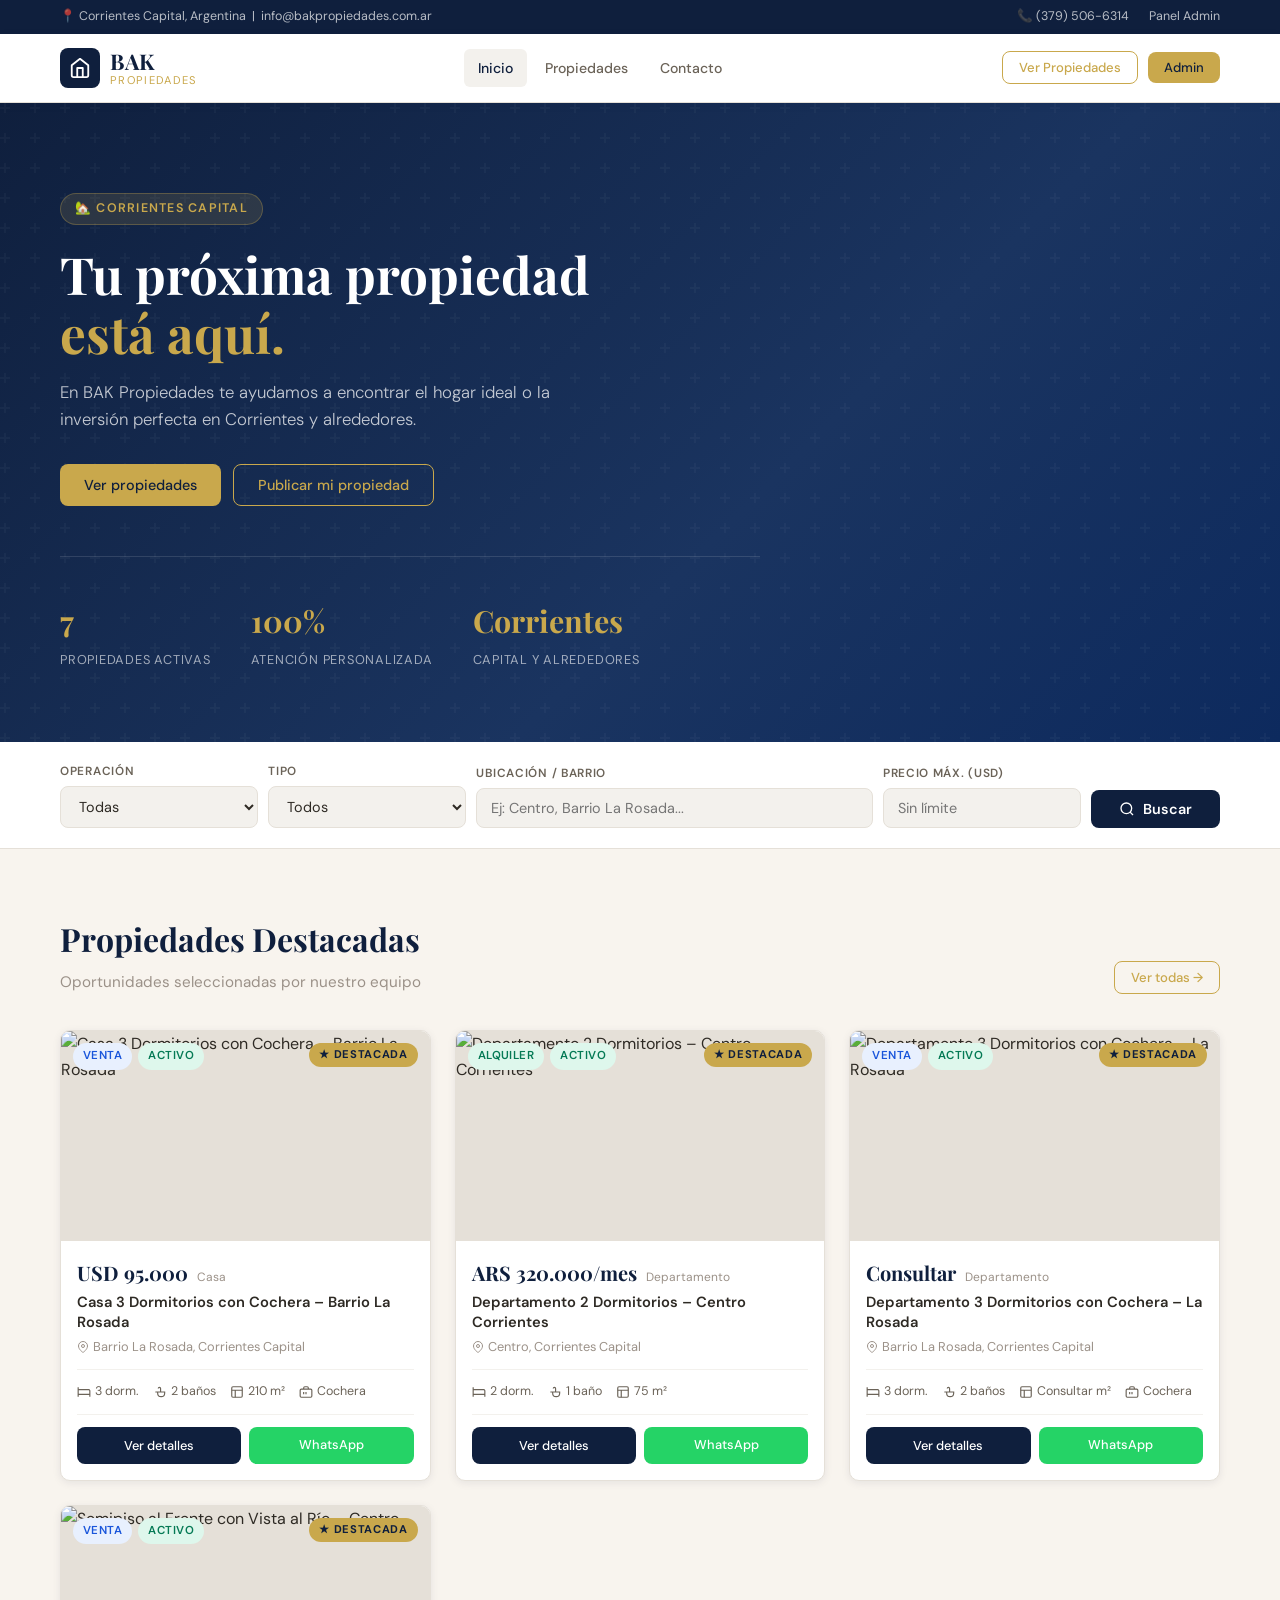
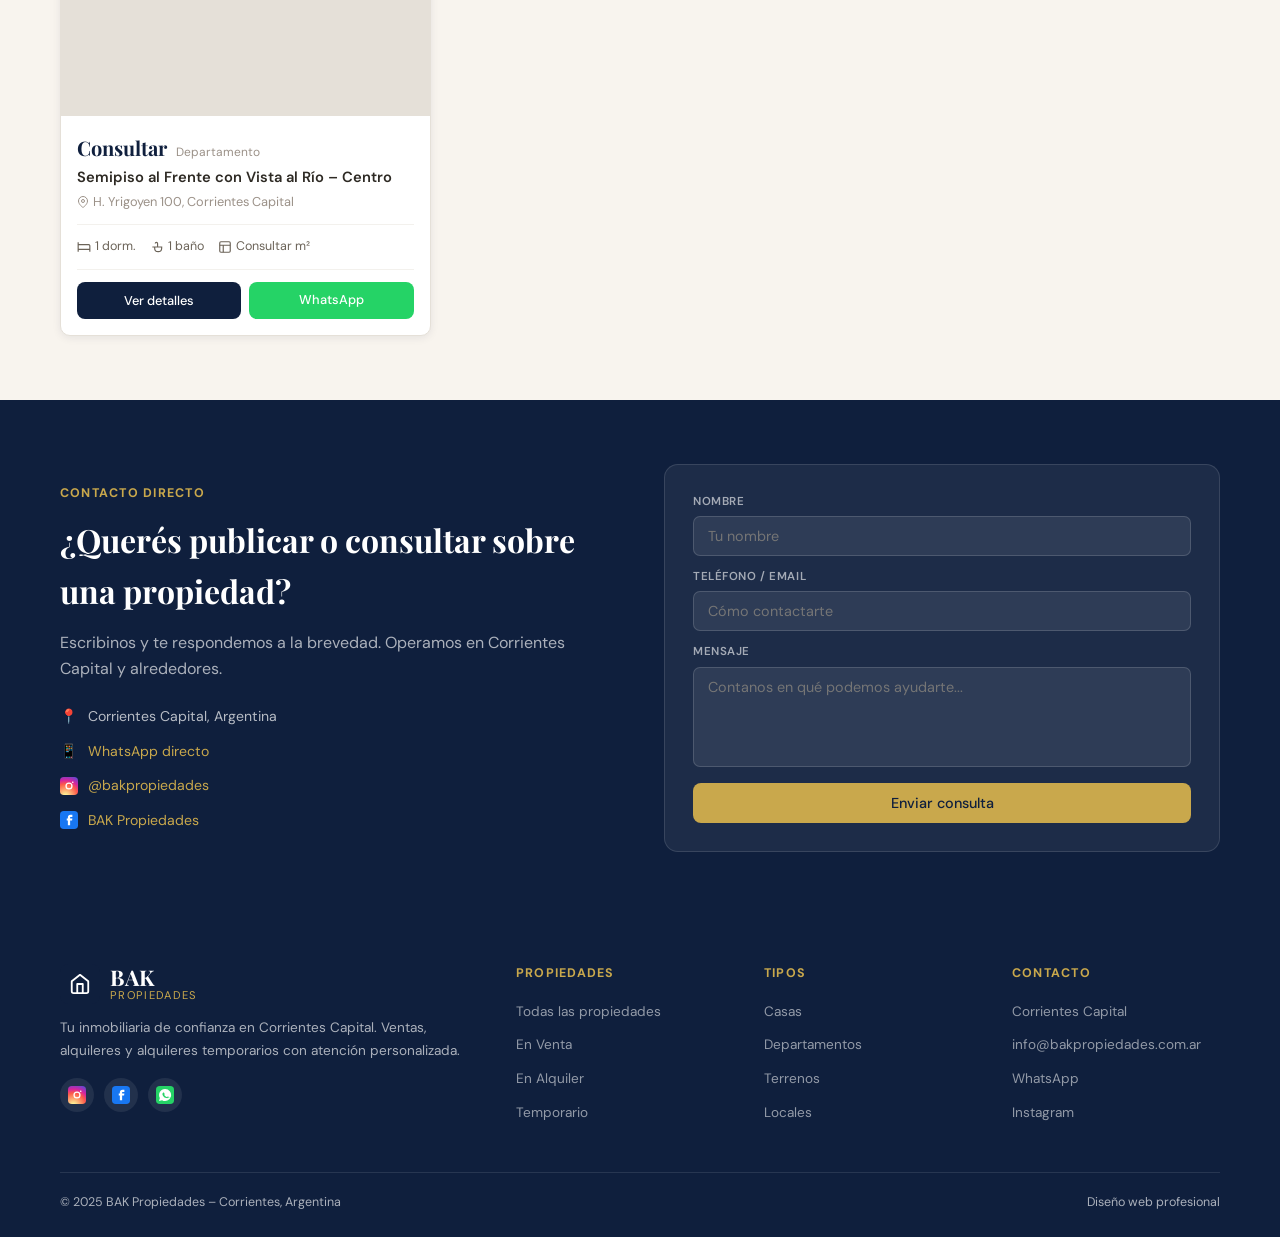
==== commit 891ff593: "Update index.html" ====
--- a/index.html
+++ b/index.html
@@ -286,16 +286,45 @@
   .topbar .topbar-links{display:none}
   .admin-table th:nth-child(4),.admin-table td:nth-child(4){display:none}
 }
+
+/* ── LOGIN ── */
+.login-overlay{position:fixed;inset:0;background:rgba(15,31,61,.92);z-index:999;display:flex;align-items:center;justify-content:center;backdrop-filter:blur(6px)}
+.login-box{background:var(--white);border-radius:16px;padding:40px 36px;width:100%;max-width:380px;box-shadow:var(--shadow-lg);text-align:center}
+.login-logo{font-family:var(--font-display);font-size:1.6rem;font-weight:700;color:var(--navy);margin-bottom:4px}
+.login-logo span{color:var(--gold)}
+.login-subtitle{font-size:.82rem;color:var(--gray-400);margin-bottom:28px}
+.login-label{display:block;text-align:left;font-size:.72rem;font-weight:600;color:var(--gray-600);text-transform:uppercase;letter-spacing:.06em;margin-bottom:5px}
+.login-input{width:100%;padding:11px 14px;border:1.5px solid var(--gray-200);border-radius:8px;font-size:.95rem;color:var(--gray-800);transition:var(--transition);margin-bottom:14px}
+.login-input:focus{border-color:var(--gold);box-shadow:0 0 0 3px rgba(201,168,76,.12);outline:none}
+.login-input.error{border-color:var(--red);animation:shake .3s ease}
+.login-btn{width:100%;padding:12px;background:var(--navy);color:var(--white);border:none;border-radius:8px;font-size:.95rem;font-weight:600;cursor:pointer;transition:var(--transition);margin-top:4px}
+.login-btn:hover{background:#1a3460}
+.login-error{color:var(--red);font-size:.8rem;margin-top:8px;min-height:18px}
+.login-hint{font-size:.72rem;color:var(--gray-400);margin-top:16px}
+@keyframes shake{0%,100%{transform:translateX(0)}25%{transform:translateX(-6px)}75%{transform:translateX(6px)}}
 </style>
 </head>
 <body>
+
+<!-- LOGIN OVERLAY -->
+<div class="login-overlay hidden" id="loginOverlay">
+  <div class="login-box">
+    <div class="login-logo">BAK<span>propiedades</span></div>
+    <div class="login-subtitle">Panel de administración</div>
+    <label class="login-label" for="loginPass">Contraseña</label>
+    <input class="login-input" type="password" id="loginPass" placeholder="Ingresá tu contraseña" onkeydown="if(event.key==='Enter')checkLogin()">
+    <button class="login-btn" onclick="checkLogin()">Ingresar →</button>
+    <div class="login-error" id="loginError"></div>
+    <div class="login-hint">Solo el administrador de BAK Propiedades tiene acceso.</div>
+  </div>
+</div>
 
 <!-- TOPBAR -->
 <div class="topbar">
   <div class="container">
     <div>📍 Corrientes Capital, Argentina &nbsp;|&nbsp; <a href="mailto:info@bakpropiedades.com.ar">info@bakpropiedades.com.ar</a></div>
     <div class="topbar-links">
-      <a href="tel:+5493794000000">📞 (379) 400-0000</a>
+      <a href="tel:+5493795066314">📞 (379) 506-6314</a>
       <a href="#admin-view" onclick="showView('admin')">Panel Admin</a>
     </div>
   </div>
@@ -405,11 +434,15 @@
             </div>
             <div style="display:flex;align-items:center;gap:10px;font-size:.88rem;color:rgba(255,255,255,.7)">
               <span style="color:var(--gold)">📱</span>
-              <a href="https://wa.me/5493794000000" style="color:var(--gold)">WhatsApp directo</a>
+              <a href="https://wa.me/5493795066314" style="color:var(--gold)">WhatsApp directo</a>
             </div>
             <div style="display:flex;align-items:center;gap:10px;font-size:.88rem;color:rgba(255,255,255,.7)">
-              <span style="color:var(--gold)">📸</span>
+              <svg width="18" height="18" viewBox="0 0 24 24" fill="none" xmlns="http://www.w3.org/2000/svg"><defs><radialGradient id="ig1" cx="30%" cy="107%" r="150%"><stop offset="0%" stop-color="#fdf497"/><stop offset="5%" stop-color="#fdf497"/><stop offset="45%" stop-color="#fd5949"/><stop offset="60%" stop-color="#d6249f"/><stop offset="90%" stop-color="#285AEB"/></radialGradient></defs><rect width="24" height="24" rx="5" fill="url(#ig1)"/><path d="M12 7.2A4.8 4.8 0 1 0 12 16.8 4.8 4.8 0 0 0 12 7.2zm0 7.9A3.1 3.1 0 1 1 12 8.9a3.1 3.1 0 0 1 0 6.2z" fill="white"/><circle cx="17" cy="7" r="1.1" fill="white"/><rect x="2" y="2" width="20" height="20" rx="5" stroke="none" fill="none"/></svg>
               <a href="https://www.instagram.com/bakpropiedades" target="_blank" style="color:var(--gold)">@bakpropiedades</a>
+            </div>
+            <div style="display:flex;align-items:center;gap:10px;font-size:.88rem;color:rgba(255,255,255,.7)">
+              <svg width="18" height="18" viewBox="0 0 24 24" xmlns="http://www.w3.org/2000/svg"><rect width="24" height="24" rx="5" fill="#1877F2"/><path d="M16.5 8H14c-.3 0-.5.2-.5.5V10h3l-.4 2.5H13.5V19h-3v-6.5H9V10h1.5V8.4C10.5 6.5 11.7 5 14 5h2.5v3z" fill="white"/></svg>
+              <a href="https://www.facebook.com/profile.php?id=61581899980027" target="_blank" style="color:var(--gold)">BAK Propiedades</a>
             </div>
           </div>
         </div>
@@ -558,9 +591,9 @@
         </div>
         <p>Tu inmobiliaria de confianza en Corrientes Capital. Ventas, alquileres y alquileres temporarios con atención personalizada.</p>
         <div class="social-links" style="margin-top:16px">
-          <a class="social-link" href="https://www.instagram.com/bakpropiedades" target="_blank">📸</a>
-          <a class="social-link" href="https://www.facebook.com/profile.php?id=61581899980027" target="_blank">📘</a>
-          <a class="social-link" href="https://wa.me/5493794000000" target="_blank">💬</a>
+          <a class="social-link" href="https://www.instagram.com/bakpropiedades" target="_blank" title="Instagram"><svg width="18" height="18" viewBox="0 0 24 24" fill="none" xmlns="http://www.w3.org/2000/svg"><defs><radialGradient id="ig1" cx="30%" cy="107%" r="150%"><stop offset="0%" stop-color="#fdf497"/><stop offset="5%" stop-color="#fdf497"/><stop offset="45%" stop-color="#fd5949"/><stop offset="60%" stop-color="#d6249f"/><stop offset="90%" stop-color="#285AEB"/></radialGradient></defs><rect width="24" height="24" rx="5" fill="url(#ig1)"/><path d="M12 7.2A4.8 4.8 0 1 0 12 16.8 4.8 4.8 0 0 0 12 7.2zm0 7.9A3.1 3.1 0 1 1 12 8.9a3.1 3.1 0 0 1 0 6.2z" fill="white"/><circle cx="17" cy="7" r="1.1" fill="white"/><rect x="2" y="2" width="20" height="20" rx="5" stroke="none" fill="none"/></svg></a>
+          <a class="social-link" href="https://www.facebook.com/profile.php?id=61581899980027" target="_blank" title="Facebook"><svg width="18" height="18" viewBox="0 0 24 24" xmlns="http://www.w3.org/2000/svg"><rect width="24" height="24" rx="5" fill="#1877F2"/><path d="M16.5 8H14c-.3 0-.5.2-.5.5V10h3l-.4 2.5H13.5V19h-3v-6.5H9V10h1.5V8.4C10.5 6.5 11.7 5 14 5h2.5v3z" fill="white"/></svg></a>
+          <a class="social-link" href="https://wa.me/5493795066314" target="_blank" title="WhatsApp"><svg width="18" height="18" viewBox="0 0 24 24" xmlns="http://www.w3.org/2000/svg"><rect width="24" height="24" rx="5" fill="#25D366"/><path d="M12 4a8 8 0 0 0-6.9 12L4 20l4.1-1.1A8 8 0 1 0 12 4zm4.2 11.3c-.2.5-1 .9-1.4 1-.4 0-.7.1-2.2-.5-1.8-.7-3-2.5-3.1-2.6-.1-.2-.9-1.2-.9-2.3 0-1.1.6-1.6.8-1.8.2-.2.4-.3.6-.3h.4c.2 0 .3 0 .5.4l.6 1.5c.1.2 0 .4-.1.5l-.3.4c-.1.1-.2.3-.1.5.2.3.7 1 1.4 1.6.9.8 1.7 1 2 1.1.3.1.4 0 .6-.2l.4-.5c.1-.2.3-.3.5-.2l1.5.7c.2.1.3.2.3.4v.8z" fill="white"/></svg></a>
         </div>
       </div>
       <div>
@@ -586,7 +619,7 @@
         <ul>
           <li><a href="#">Corrientes Capital</a></li>
           <li><a href="mailto:info@bakpropiedades.com.ar">info@bakpropiedades.com.ar</a></li>
-          <li><a href="https://wa.me/5493794000000">WhatsApp</a></li>
+          <li><a href="https://wa.me/5493795066314">WhatsApp</a></li>
           <li><a href="https://www.instagram.com/bakpropiedades" target="_blank">Instagram</a></li>
         </ul>
       </div>
@@ -683,7 +716,7 @@
         </div>
         <div class="form-group full">
           <label>Número de WhatsApp (sin + ni espacios)</label>
-          <input type="text" id="f-whatsapp" placeholder="5493794000000">
+          <input type="text" id="f-whatsapp" placeholder="5493795066314">
         </div>
       </div>
     </div>
@@ -721,7 +754,7 @@
     caracteristicas: ["Jardín perimetral", "Cochera techada", "Parrilla", "Cocina independiente", "Lavadero"],
     estado: "Activo",
     destacada: true,
-    whatsapp: "5493794000000",
+    whatsapp: "5493795066314",
     imagenes: [
       "https://images.unsplash.com/photo-1570129477492-45c003dc3500?w=800&q=80",
       "https://images.unsplash.com/photo-1564013799919-ab600027ffc6?w=800&q=80",
@@ -746,7 +779,7 @@
     caracteristicas: ["Ascensor", "Piso alto", "Luminoso", "Cerca del centro", "Cocina equipada"],
     estado: "Activo",
     destacada: true,
-    whatsapp: "5493794000000",
+    whatsapp: "5493795066314",
     imagenes: [
       "https://images.unsplash.com/photo-1522708323590-d24dbb6b0267?w=800&q=80",
       "https://images.unsplash.com/photo-1502672260266-1c1ef2d93688?w=800&q=80"
@@ -770,7 +803,7 @@
     caracteristicas: ["Título perfecto", "Agua corriente", "Luz", "Cloacas", "10×30 m"],
     estado: "Activo",
     destacada: false,
-    whatsapp: "5493794000000",
+    whatsapp: "5493795066314",
     imagenes: [
       "https://images.unsplash.com/photo-1500534314209-a25ddb2bd429?w=800&q=80"
     ]
@@ -793,7 +826,7 @@
     caracteristicas: ["Balcón", "Lavadero independiente", "Cochera", "Edificio 6 años", "2 baños"],
     estado: "Activo",
     destacada: true,
-    whatsapp: "5493794000000",
+    whatsapp: "5493795066314",
     imagenes: [
       "https://images.unsplash.com/photo-1545324418-cc1a3fa10c00?w=800&q=80",
       "https://images.unsplash.com/photo-1512918728675-ed5a9ecdebfd?w=800&q=80"
@@ -817,7 +850,7 @@
     caracteristicas: ["Quincho con parrilla", "Garaje", "A refaccionar", "Zona tranquila", "Potencial de inversión"],
     estado: "Activo",
     destacada: false,
-    whatsapp: "5493794000000",
+    whatsapp: "5493795066314",
     imagenes: [
       "https://images.unsplash.com/photo-1558618666-fcd25c85cd64?w=800&q=80"
     ]
@@ -840,7 +873,7 @@
     caracteristicas: ["Esquina", "Título perfecto", "Agua con medidor", "Luz y cloacas", "Se recibe vehículo"],
     estado: "Activo",
     destacada: false,
-    whatsapp: "5493794000000",
+    whatsapp: "5493795066314",
     imagenes: [
       "https://images.unsplash.com/photo-1544636331-e26879cd4d9b?w=800&q=80"
     ]
@@ -863,7 +896,7 @@
     caracteristicas: ["3 ingresos", "Esquina", "15 m de frente", "Apto comercial", "Permuta parcial"],
     estado: "Reservado",
     destacada: false,
-    whatsapp: "5493794000000",
+    whatsapp: "5493795066314",
     imagenes: [
       "https://images.unsplash.com/photo-1486325212027-8081e485255e?w=800&q=80"
     ]
@@ -886,7 +919,7 @@
     caracteristicas: ["Vista al río", "Doble balcón", "SUM con parrilla", "Terraza con pileta", "Edificio premium"],
     estado: "Activo",
     destacada: true,
-    whatsapp: "5493794000000",
+    whatsapp: "5493795066314",
     imagenes: [
       "https://images.unsplash.com/photo-1493809842364-78817add7ffb?w=800&q=80",
       "https://images.unsplash.com/photo-1484154218962-a197022b5858?w=800&q=80"
@@ -911,7 +944,30 @@
 };
 
 // ── VIEW MANAGEMENT ──
+function checkLogin() {
+  const pass = document.getElementById('loginPass').value;
+  // Contraseña hasheada: bak2025
+  if (pass === 'bak2025') {
+    sessionStorage.setItem('bak_admin_auth', '1');
+    document.getElementById('loginOverlay').classList.add('hidden');
+    showView('admin');
+    document.getElementById('loginPass').value = '';
+    document.getElementById('loginError').textContent = '';
+  } else {
+    const input = document.getElementById('loginPass');
+    input.classList.add('error');
+    document.getElementById('loginError').textContent = 'Contraseña incorrecta. Intentá de nuevo.';
+    setTimeout(() => input.classList.remove('error'), 400);
+  }
+}
+
 function showView(v) {
+  if (v === 'admin') {
+    if (!sessionStorage.getItem('bak_admin_auth')) {
+      document.getElementById('loginOverlay').classList.remove('hidden');
+      return;
+    }
+  }
   ['home','listings','detail','admin'].forEach(n => {
     document.getElementById('view-'+n).classList.toggle('hidden', n !== v);
   });
@@ -964,7 +1020,7 @@
         <div class="card-features">${feats.map(f=>`<span class="card-feat">${f}</span>`).join('')}</div>
         <div class="card-actions">
           <button class="btn btn-navy btn-sm" onclick="showDetail(${p.id})">Ver detalles</button>
-          <a class="btn btn-whatsapp btn-sm" href="https://wa.me/${p.whatsapp||'5493794000000'}?text=Hola%2C%20me%20interesa%20la%20propiedad%3A%20${encodeURIComponent(p.titulo)}" target="_blank">WhatsApp</a>
+          <a class="btn btn-whatsapp btn-sm" href="https://wa.me/${p.whatsapp||'5493795066314'}?text=Hola%2C%20me%20interesa%20la%20propiedad%3A%20${encodeURIComponent(p.titulo)}" target="_blank">WhatsApp</a>
         </div>
       </div>
     </div>`;
@@ -1097,7 +1153,7 @@
           <button class="btn btn-primary" style="width:100%;margin-top:12px" onclick="sendConsulta(${id})">Enviar consulta</button>
         </div>
         <div class="contact-divider">o</div>
-        <a class="btn btn-whatsapp" style="width:100%" href="https://wa.me/${p.whatsapp||'5493794000000'}?text=${encodeURIComponent('Hola, me interesa la propiedad: '+p.titulo+'. ¿Está disponible?')}" target="_blank">
+        <a class="btn btn-whatsapp" style="width:100%" href="https://wa.me/${p.whatsapp||'5493795066314'}?text=${encodeURIComponent('Hola, me interesa la propiedad: '+p.titulo+'. ¿Está disponible?')}" target="_blank">
           💬 Consultar por WhatsApp
         </a>
         <div style="margin-top:16px;font-size:.75rem;color:rgba(255,255,255,.45);text-align:center">BAK Propiedades · Corrientes Capital</div>
@@ -1122,7 +1178,7 @@
   const msg = document.getElementById(`cmsg-${id}`).value;
   if (!name.trim()) { showToast('Por favor ingresá tu nombre','error'); return; }
   const text = encodeURIComponent(`Hola! Soy ${name}. ${msg}`);
-  window.open(`https://wa.me/${p.whatsapp||'5493794000000'}?text=${text}`,'_blank');
+  window.open(`https://wa.me/${p.whatsapp||'5493795066314'}?text=${text}`,'_blank');
   showToast('¡Redirigiendo a WhatsApp!','success');
 }
 
@@ -1257,7 +1313,7 @@
     caracteristicas: document.getElementById('f-caracteristicas').value.split(',').map(s=>s.trim()).filter(Boolean),
     estado: document.getElementById('f-estprop').value,
     destacada: document.getElementById('f-destacada').value === 'true',
-    whatsapp: document.getElementById('f-whatsapp').value.trim()||'5493794000000',
+    whatsapp: document.getElementById('f-whatsapp').value.trim()||'5493795066314',
     imagenes
   };
   if (editingId) {
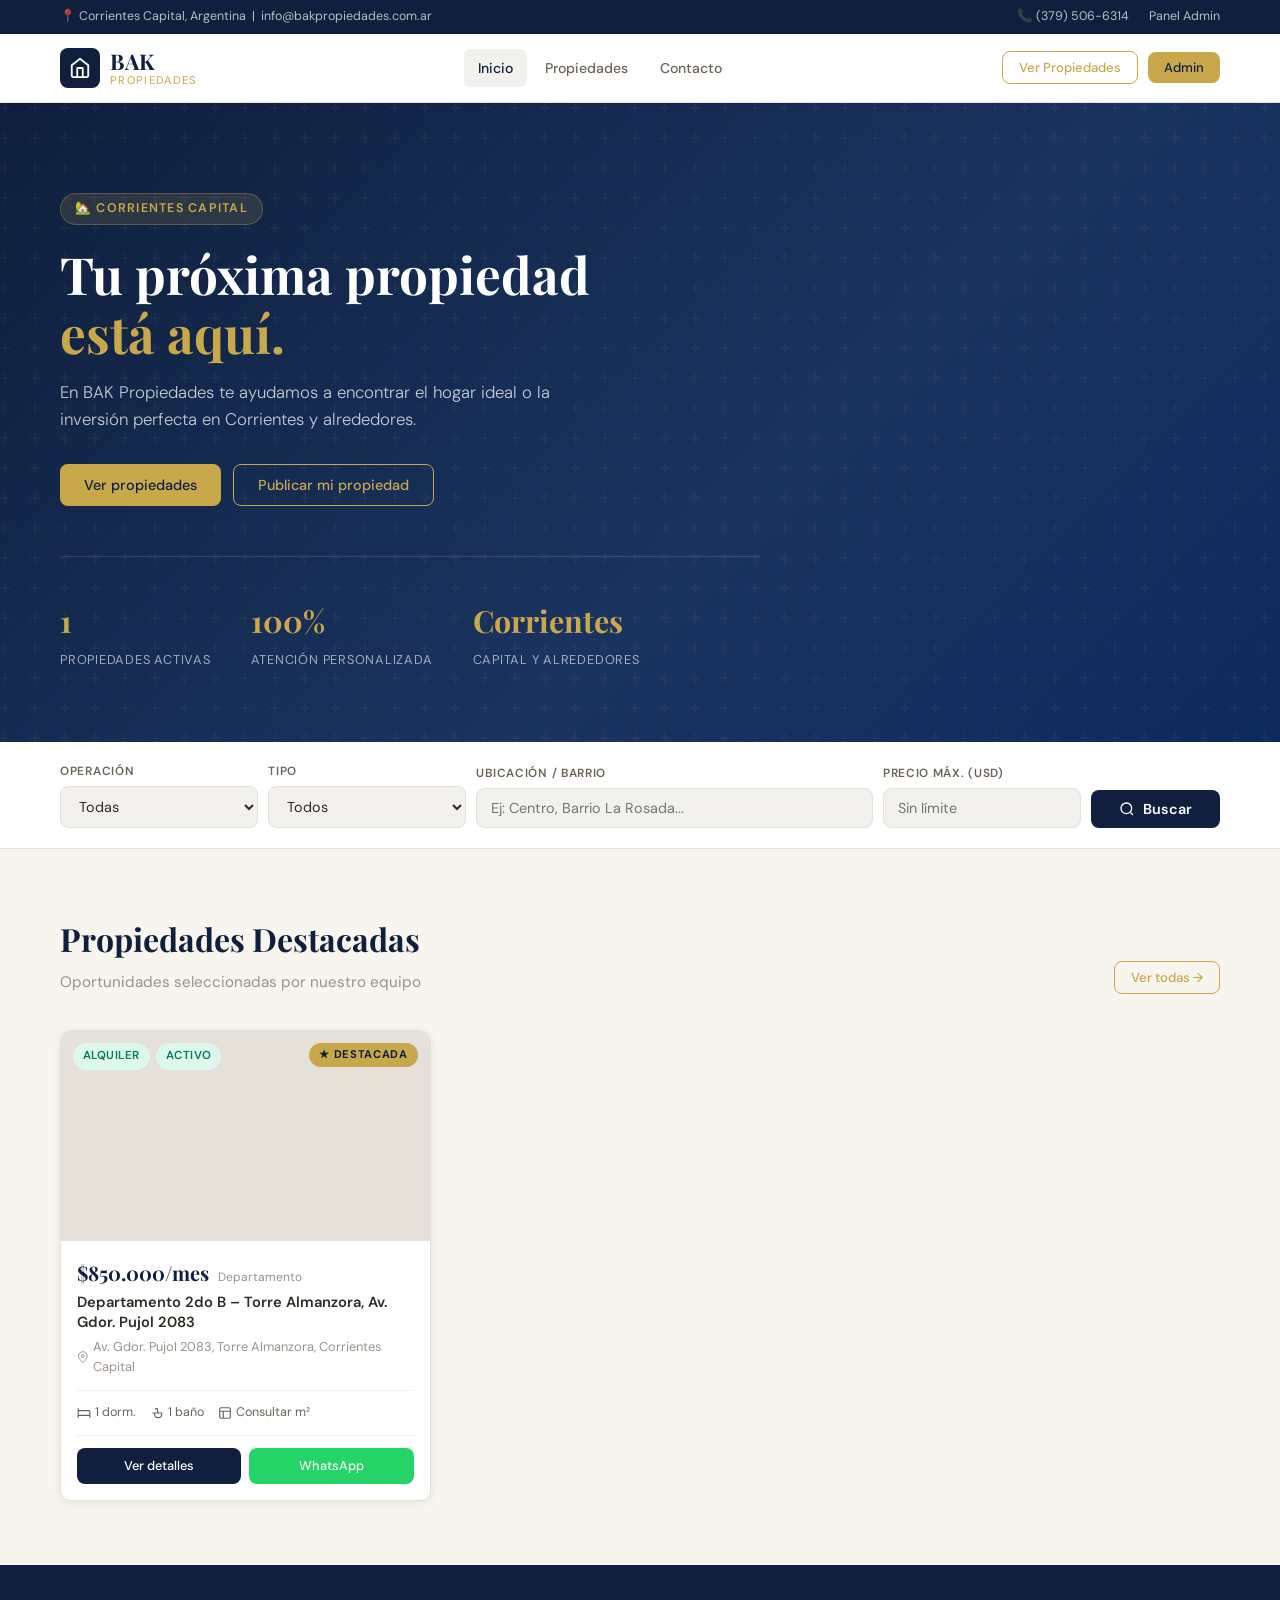
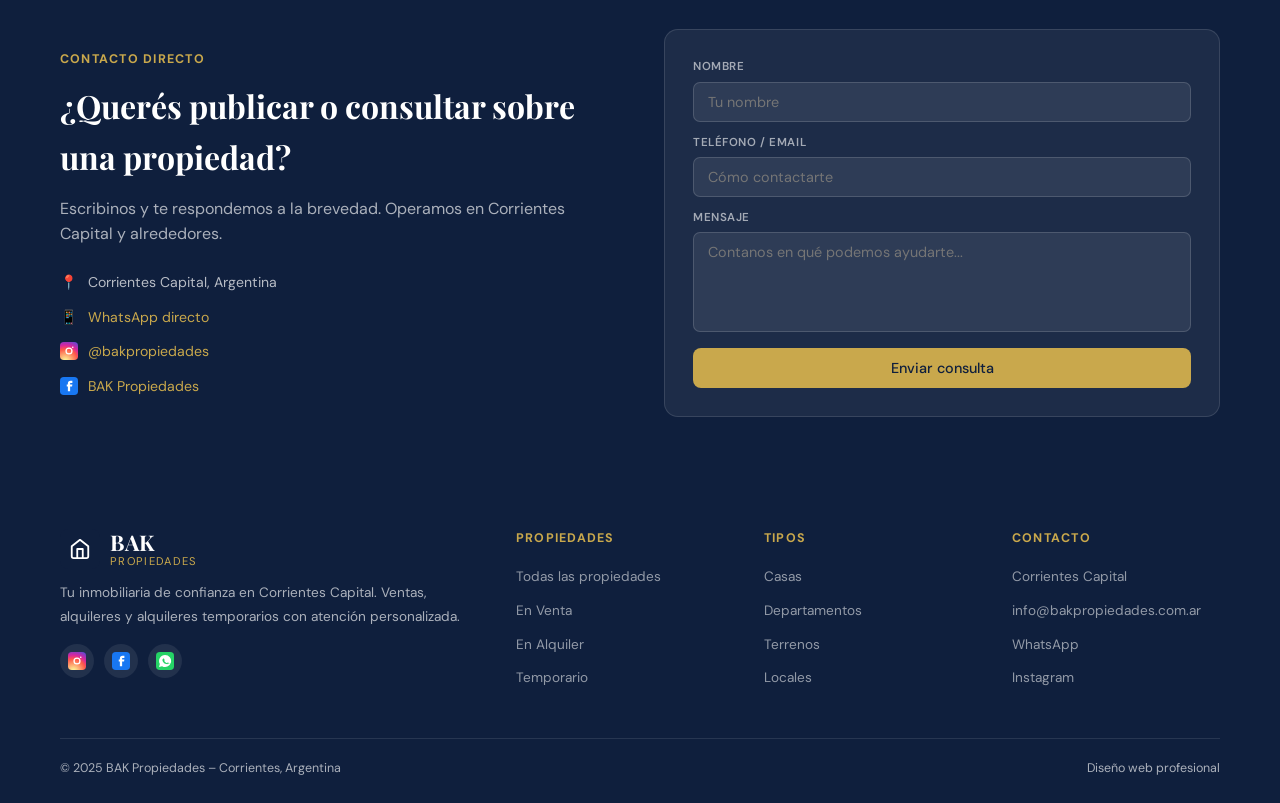
==== commit f1805385: "Update index.html" ====
--- a/index.html
+++ b/index.html
@@ -738,196 +738,47 @@
 let properties = [
   {
     id: 1,
-    titulo: "Casa 3 Dormitorios con Cochera – Barrio La Rosada",
-    operacion: "Venta",
-    tipo: "Casa",
-    precio: "USD 95.000",
-    precioNum: 95000,
-    ubicacion: "Barrio La Rosada, Corrientes Capital",
-    supTotal: "280",
-    supCubierta: "210",
-    ambientes: 5,
-    dormitorios: 3,
-    banios: 2,
-    cochera: "Sí",
-    descripcion: "Excelente oportunidad en una de las zonas residenciales de mayor crecimiento de Corrientes Capital. La propiedad cuenta con amplio living-comedor, tres dormitorios bien distribuidos, cocina independiente, lavadero, dos baños y cochera techada. El jardín perimetral ofrece espacio para parrilla y zona de juegos. Construcción sólida, en muy buen estado de conservación. Ideal para familia o como inversión a largo plazo.",
-    caracteristicas: ["Jardín perimetral", "Cochera techada", "Parrilla", "Cocina independiente", "Lavadero"],
-    estado: "Activo",
-    destacada: true,
-    whatsapp: "5493795066314",
-    imagenes: [
-      "https://images.unsplash.com/photo-1570129477492-45c003dc3500?w=800&q=80",
-      "https://images.unsplash.com/photo-1564013799919-ab600027ffc6?w=800&q=80",
-      "https://images.unsplash.com/photo-1560448204-e02f11c3d0e2?w=800&q=80"
-    ]
-  },
-  {
-    id: 2,
-    titulo: "Departamento 2 Dormitorios – Centro Corrientes",
+    titulo: "Departamento 2do B – Torre Almanzora, Av. Gdor. Pujol 2083",
     operacion: "Alquiler",
     tipo: "Departamento",
-    precio: "ARS 320.000/mes",
-    precioNum: 320000,
-    ubicacion: "Centro, Corrientes Capital",
-    supTotal: "75",
-    supCubierta: "75",
-    ambientes: 3,
-    dormitorios: 2,
-    banios: 1,
-    cochera: "No",
-    descripcion: "Departamento luminoso en piso alto, ubicado en el corazón de Corrientes Capital. A pasos de comercios, servicios y transporte público. El inmueble cuenta con living-comedor integrado, cocina equipada, dos dormitorios con placard incorporado y baño completo. Edificio con ascensor. Ideal para profesionales o pareja que priorice la conectividad urbana.",
-    caracteristicas: ["Ascensor", "Piso alto", "Luminoso", "Cerca del centro", "Cocina equipada"],
-    estado: "Activo",
-    destacada: true,
-    whatsapp: "5493795066314",
-    imagenes: [
-      "https://images.unsplash.com/photo-1522708323590-d24dbb6b0267?w=800&q=80",
-      "https://images.unsplash.com/photo-1502672260266-1c1ef2d93688?w=800&q=80"
-    ]
-  },
-  {
-    id: 3,
-    titulo: "Terreno 300 m² – A 10 min. del Centro",
-    operacion: "Venta",
-    tipo: "Terreno",
-    precio: "USD 32.000",
-    precioNum: 32000,
-    ubicacion: "Hungría entre S. Morse y F. Rodríguez, Corrientes",
-    supTotal: "300",
-    supCubierta: "—",
-    ambientes: null,
-    dormitorios: null,
-    banios: null,
-    cochera: "No especificado",
-    descripcion: "Terreno de 300 m² con frente de 10 m y fondo de 30 m, en excelente ubicación. Cuenta con título perfecto, agua corriente, luz y cloacas. A 10 minutos del centro y a 5 minutos del Campus UNNE, lo que lo convierte en una oportunidad de inversión o construcción ideal.",
-    caracteristicas: ["Título perfecto", "Agua corriente", "Luz", "Cloacas", "10×30 m"],
-    estado: "Activo",
-    destacada: false,
-    whatsapp: "5493795066314",
-    imagenes: [
-      "https://images.unsplash.com/photo-1500534314209-a25ddb2bd429?w=800&q=80"
-    ]
-  },
-  {
-    id: 4,
-    titulo: "Departamento 3 Dormitorios con Cochera – La Rosada",
-    operacion: "Venta",
-    tipo: "Departamento",
-    precio: "Consultar",
-    precioNum: 0,
-    ubicacion: "Barrio La Rosada, Corrientes Capital",
-    supTotal: "Consultar",
-    supCubierta: "Consultar",
-    ambientes: 4,
-    dormitorios: 3,
-    banios: 2,
-    cochera: "Sí",
-    descripcion: "Excelente oportunidad para vivir o invertir en una de las zonas con mayor crecimiento de Corrientes Capital. Edificio moderno de 6 años de antigüedad. El inmueble dispone de tres dormitorios, dos baños (uno social y uno completo), cocina independiente, living-comedor amplio, balcón y lavadero independiente. Incluye cochera. Ideal para familias, profesionales e inversores que buscan renta permanente en zona con excelente conectividad y servicios cercanos.",
-    caracteristicas: ["Balcón", "Lavadero independiente", "Cochera", "Edificio 6 años", "2 baños"],
-    estado: "Activo",
-    destacada: true,
-    whatsapp: "5493795066314",
-    imagenes: [
-      "https://images.unsplash.com/photo-1545324418-cc1a3fa10c00?w=800&q=80",
-      "https://images.unsplash.com/photo-1512918728675-ed5a9ecdebfd?w=800&q=80"
-    ]
-  },
-  {
-    id: 5,
-    titulo: "Casa 7 Ambientes con Quincho – Molina Punta",
-    operacion: "Venta",
-    tipo: "Casa",
-    precio: "Consultar",
-    precioNum: 0,
-    ubicacion: "Josefina Contte esq. Las Gardenias, Molina Punta",
-    supTotal: "Consultar",
-    supCubierta: "Consultar",
-    ambientes: 7,
-    dormitorios: 4,
-    banios: 2,
-    cochera: "Sí",
-    descripcion: "Oportunidad de inversión en zona residencial con excelente proyección. La propiedad cuenta con 7 ambientes, living-comedor, cocina, quincho con parrilla y garaje. Se encuentra a refaccionar, lo que la convierte en una propuesta ideal para quienes buscan remodelar y diseñar su hogar a medida, o realizar una inversión con margen de valorización.",
-    caracteristicas: ["Quincho con parrilla", "Garaje", "A refaccionar", "Zona tranquila", "Potencial de inversión"],
-    estado: "Activo",
-    destacada: false,
-    whatsapp: "5493795066314",
-    imagenes: [
-      "https://images.unsplash.com/photo-1558618666-fcd25c85cd64?w=800&q=80"
-    ]
-  },
-  {
-    id: 6,
-    titulo: "Terreno con Construcción en Esquina – Parque Cadenas",
-    operacion: "Venta",
-    tipo: "Terreno",
-    precio: "USD 12.500",
-    precioNum: 12500,
-    ubicacion: "Clementino Forte y Dolores de Molina, Parque Cadenas",
-    supTotal: "250",
-    supCubierta: "Parcial",
-    ambientes: null,
-    dormitorios: null,
-    banios: null,
-    cochera: "No especificado",
-    descripcion: "Terreno en esquina con construcción de bases en ladrillos para vivienda habitacional. Cuenta con título perfecto, agua corriente con medidor y conexión a luz y cloacas. Impuestos y tasas al día. Se acepta vehículo de interés como parte de pago. Ubicación estratégica en el Barrio Parque Cadenas.",
-    caracteristicas: ["Esquina", "Título perfecto", "Agua con medidor", "Luz y cloacas", "Se recibe vehículo"],
-    estado: "Activo",
-    destacada: false,
-    whatsapp: "5493795066314",
-    imagenes: [
-      "https://images.unsplash.com/photo-1544636331-e26879cd4d9b?w=800&q=80"
-    ]
-  },
-  {
-    id: 7,
-    titulo: "Local Comercial en Esquina – Barrio La Cruz",
-    operacion: "Venta",
-    tipo: "Local",
-    precio: "USD 270.000",
-    precioNum: 270000,
-    ubicacion: "Bolívar 799, Barrio La Cruz, Corrientes",
-    supTotal: "258",
-    supCubierta: "210",
-    ambientes: null,
-    dormitorios: 2,
-    banios: 2,
-    cochera: "Sí",
-    descripcion: "Propiedad de esquina en inmejorable ubicación, actualmente apta para uso comercial o residencial. Construcción en buen estado de conservación con 15 m de frente por 17,20 m de fondo. Dispone de dos dormitorios, baños, cochera, patio y 3 ingresos independientes. Permuta posible por el 30% del valor. Sin financiación.",
-    caracteristicas: ["3 ingresos", "Esquina", "15 m de frente", "Apto comercial", "Permuta parcial"],
-    estado: "Reservado",
-    destacada: false,
-    whatsapp: "5493795066314",
-    imagenes: [
-      "https://images.unsplash.com/photo-1486325212027-8081e485255e?w=800&q=80"
-    ]
-  },
-  {
-    id: 8,
-    titulo: "Semipiso al Frente con Vista al Río – Centro",
-    operacion: "Venta",
-    tipo: "Departamento",
-    precio: "Consultar",
-    precioNum: 0,
-    ubicacion: "H. Yrigoyen 100, Corrientes Capital",
+    precio: "$850.000/mes",
+    precioNum: 850000,
+    ubicacion: "Av. Gdor. Pujol 2083, Torre Almanzora, Corrientes Capital",
     supTotal: "Consultar",
     supCubierta: "Consultar",
     ambientes: 3,
     dormitorios: 1,
     banios: 1,
-    cochera: "No especificado",
-    descripcion: "Exclusivo semipiso al frente con estar-comedor de doble balcón a la calle y vista panorámica al río Paraná. Dormitorio principal al frente con placard integrado que comunica al balcón, cocina separada, lavadero cubierto y baño amplio. El edificio cuenta con SUM, parrilla y terraza con pileta. Una oportunidad única para quienes buscan calidad de vida y ubicación privilegiada.",
-    caracteristicas: ["Vista al río", "Doble balcón", "SUM con parrilla", "Terraza con pileta", "Edificio premium"],
+    cochera: "No",
+    descripcion: "Departamento en alquiler en Torre Almanzora, ubicada sobre Av. Gdor. Pujol 2083, Corrientes Capital. La unidad 2do B ofrece ambientes cómodos, luminosos y con excelente distribución. Cuenta con dormitorio con placard empotrado y salida a balcón privado sobre calle Brasil, living-comedor con acceso a segundo balcón independiente también sobre calle Brasil, cocina separada, lavadero integrado y baño completo. El departamento dispone de dos balcones que brindan muy buena ventilación y luz natural. Acepta mascotas. Expensas aproximadas: $85.000. Contrato por 1 año con aumentos trimestrales según Índice ICL. Sin depósito. Honorarios equivalentes a un mes de alquiler.",
+    caracteristicas: ["2 balcones sobre calle Brasil", "Placard empotrado", "Cocina separada", "Lavadero integrado", "Acepta mascotas", "Sin depósito", "Contrato 1 año", "Expensas $85.000 aprox."],
     estado: "Activo",
     destacada: true,
     whatsapp: "5493795066314",
     imagenes: [
-      "https://images.unsplash.com/photo-1493809842364-78817add7ffb?w=800&q=80",
-      "https://images.unsplash.com/photo-1484154218962-a197022b5858?w=800&q=80"
+      "https://i.imgur.com/htgKUHj.jpeg",
+      "https://i.imgur.com/MQRajOk.jpeg",
+      "https://i.imgur.com/jpwBwsU.jpeg",
+      "https://i.imgur.com/VIVxPWG.jpeg",
+      "https://i.imgur.com/xxi1vxZ.jpeg",
+      "https://i.imgur.com/Is9ubuM.jpeg",
+      "https://i.imgur.com/WDsKRID.jpeg",
+      "https://i.imgur.com/MQ1zz0J.jpeg",
+      "https://i.imgur.com/EDogyMN.jpeg",
+      "https://i.imgur.com/R9geb3m.jpeg",
+      "https://i.imgur.com/La2Gqhb.jpeg",
+      "https://i.imgur.com/tuUpYHP.jpeg",
+      "https://i.imgur.com/Fih3HV3.jpeg",
+      "https://i.imgur.com/Ju6I8fP.jpeg",
+      "https://i.imgur.com/egfwn2f.jpeg",
+      "https://i.imgur.com/Ci5qfDU.jpeg",
+      "https://i.imgur.com/s3Zk8WU.jpeg",
+      "https://i.imgur.com/8OKjKQb.jpeg"
     ]
   }
 ];
 
-let nextId = 9;
+let nextId = 2;
 let currentView = 'home';
 let editingId = null;
 let adminTab = 'all';
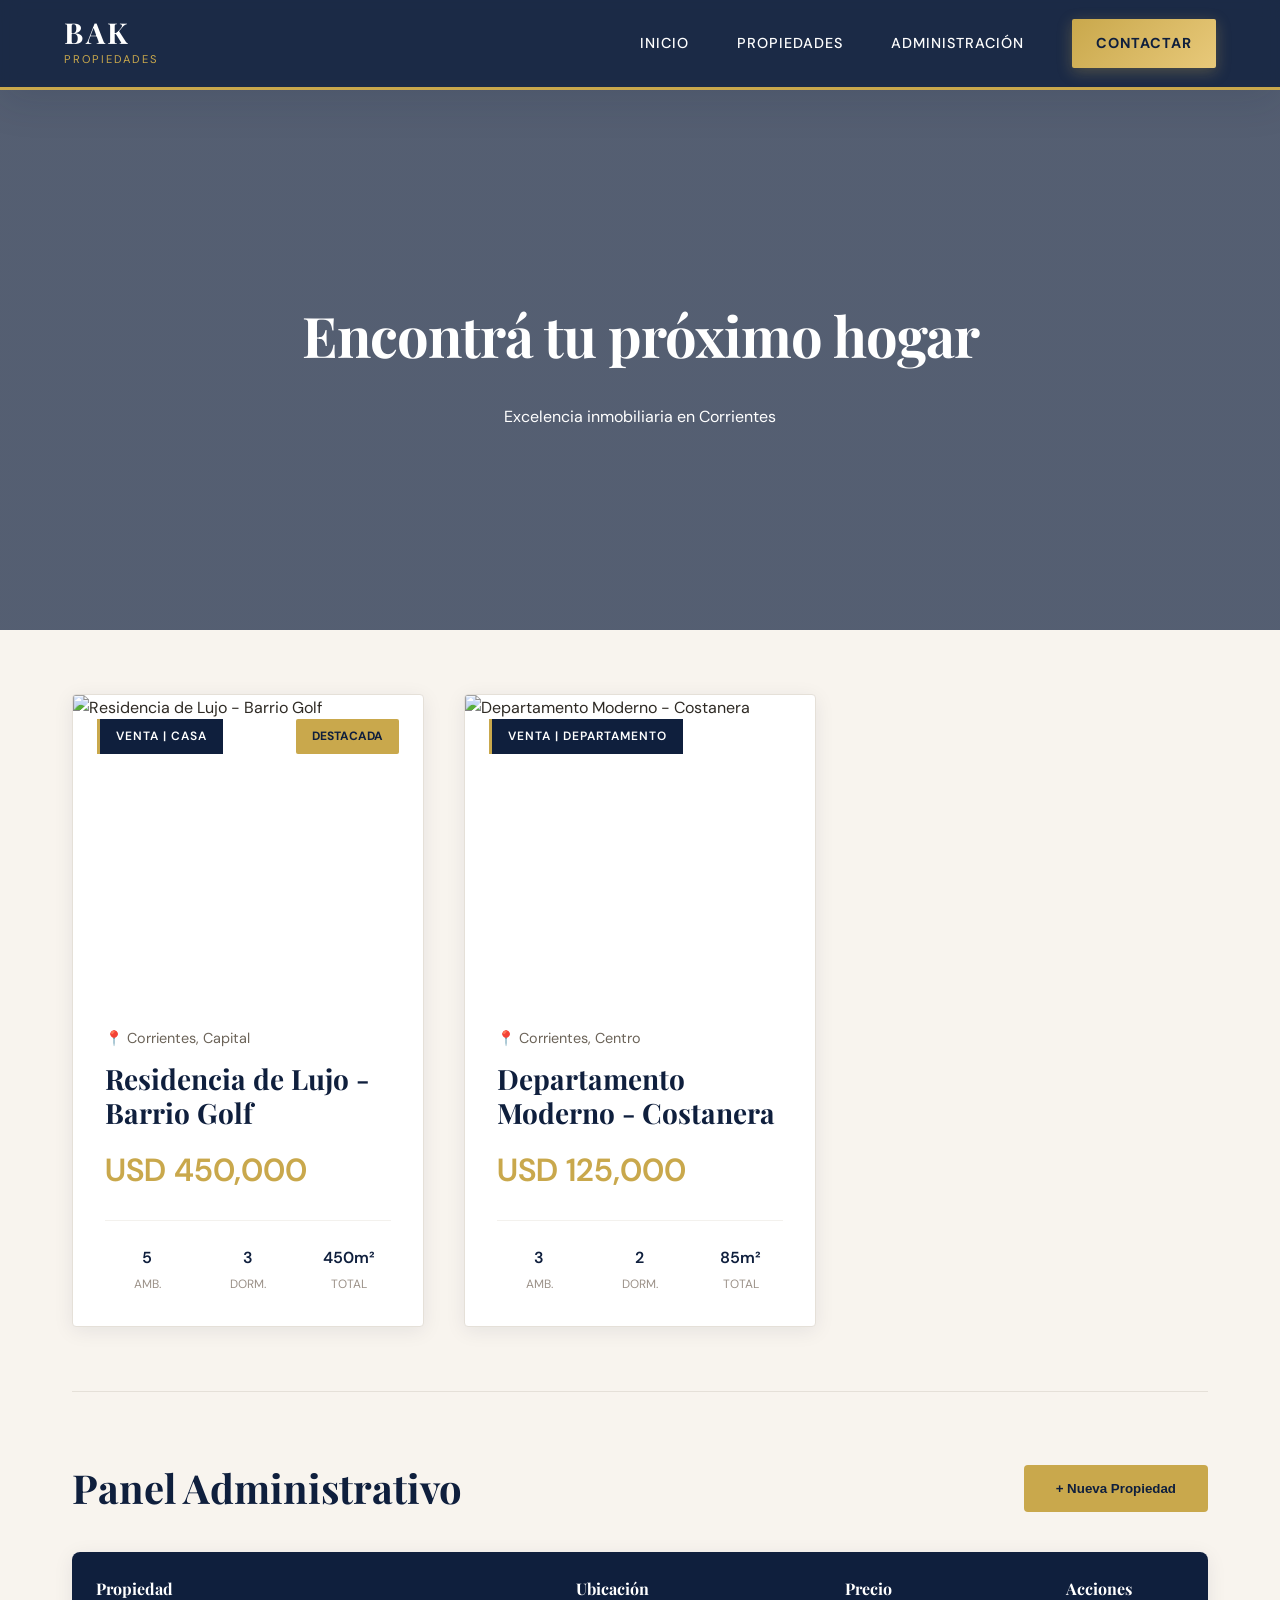
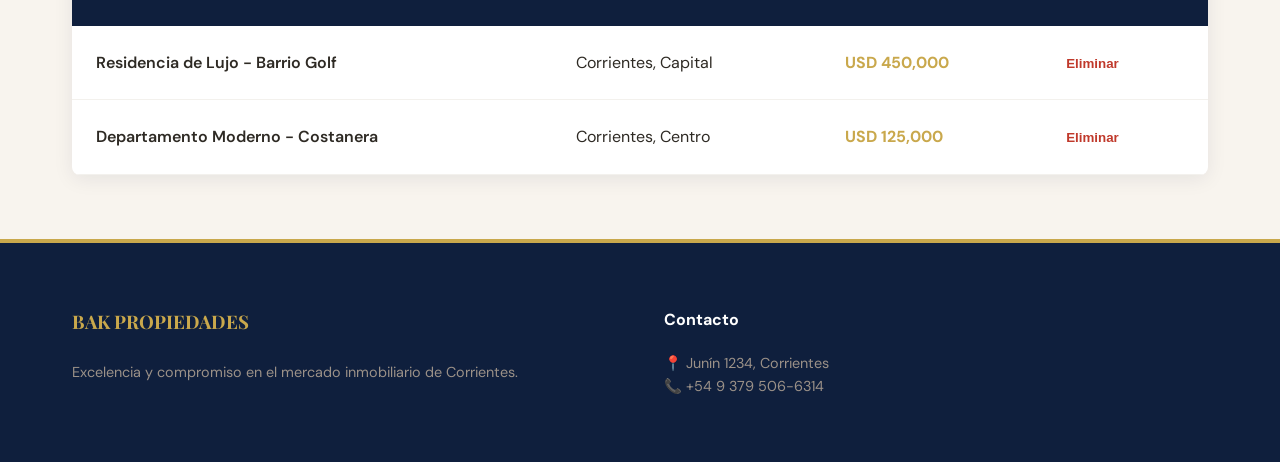
==== commit e3b15711: "agrego la componentizacion de la pagina landing" ====
--- a/index.html
+++ b/index.html
@@ -1,1194 +1,23 @@
 <!DOCTYPE html>
 <html lang="es">
 <head>
-<meta charset="UTF-8">
-<meta name="viewport" content="width=device-width, initial-scale=1.0">
-<title>BAK Propiedades – Corrientes</title>
-<link href="https://fonts.googleapis.com/css2?family=Playfair+Display:wght@400;600;700&family=DM+Sans:wght@300;400;500;600&display=swap" rel="stylesheet">
-<style>
-/* ── VARIABLES ── */
-:root {
-  --navy: #0f1f3d;
-  --gold: #c9a84c;
-  --gold-light: #e8c97a;
-  --cream: #f8f4ee;
-  --white: #ffffff;
-  --gray-100: #f3f1ed;
-  --gray-200: #e5e0d8;
-  --gray-400: #9b9188;
-  --gray-600: #6b6358;
-  --gray-800: #2e2a24;
-  --green: #2d7a4f;
-  --red: #c0392b;
-  --orange: #d68910;
-  --font-display: 'Playfair Display', Georgia, serif;
-  --font-body: 'DM Sans', sans-serif;
-  --shadow-sm: 0 2px 8px rgba(15,31,61,.08);
-  --shadow-md: 0 6px 24px rgba(15,31,61,.12);
-  --shadow-lg: 0 16px 48px rgba(15,31,61,.16);
-  --radius: 10px;
-  --transition: .22s cubic-bezier(.4,0,.2,1);
-}
-
-/* ── RESET ── */
-*,*::before,*::after{box-sizing:border-box;margin:0;padding:0}
-html{scroll-behavior:smooth}
-body{font-family:var(--font-body);background:var(--cream);color:var(--gray-800);line-height:1.6;min-height:100vh}
-img{max-width:100%;display:block}
-a{text-decoration:none;color:inherit}
-button{cursor:pointer;font-family:inherit;border:none;outline:none}
-input,select,textarea{font-family:inherit;outline:none}
-
-/* ── UTILITIES ── */
-.container{max-width:1200px;margin:0 auto;padding:0 20px}
-.hidden{display:none!important}
-.badge{display:inline-flex;align-items:center;gap:4px;padding:4px 10px;border-radius:20px;font-size:.72rem;font-weight:600;letter-spacing:.04em;text-transform:uppercase}
-.badge-venta{background:#e8f0fe;color:#1a56db}
-.badge-alquiler{background:#def7ec;color:#057a55}
-.badge-temporario{background:#fdf6b2;color:#8e4b10}
-.badge-activo{background:#def7ec;color:#057a55}
-.badge-inactivo{background:#fde8e8;color:#9b1c1c}
-.badge-reservado{background:#fdf6b2;color:#8e4b10}
-.badge-vendido{background:#e5edff;color:#42389d}
-.badge-alquilado{background:#e3fcef;color:#014737}
-.btn{display:inline-flex;align-items:center;justify-content:center;gap:8px;padding:11px 24px;border-radius:8px;font-size:.9rem;font-weight:500;transition:var(--transition);cursor:pointer;border:none}
-.btn-primary{background:var(--gold);color:var(--navy)}
-.btn-primary:hover{background:var(--gold-light)}
-.btn-outline{background:transparent;border:1.5px solid var(--gold);color:var(--gold)}
-.btn-outline:hover{background:var(--gold);color:var(--navy)}
-.btn-navy{background:var(--navy);color:var(--white)}
-.btn-navy:hover{background:#1a3460}
-.btn-whatsapp{background:#25D366;color:#fff}
-.btn-whatsapp:hover{background:#128C7E}
-.btn-sm{padding:7px 16px;font-size:.82rem}
-.btn-danger{background:#fde8e8;color:#9b1c1c}
-.btn-danger:hover{background:#fbd5d5}
-
-/* ── TOPBAR ── */
-.topbar{background:var(--navy);color:rgba(255,255,255,.7);font-size:.78rem;padding:7px 0}
-.topbar .container{display:flex;justify-content:space-between;align-items:center;gap:12px;flex-wrap:wrap}
-.topbar a{color:rgba(255,255,255,.7);transition:color .2s}
-.topbar a:hover{color:var(--gold)}
-.topbar-links{display:flex;gap:20px;align-items:center}
-
-/* ── NAVBAR ── */
-.navbar{background:var(--white);border-bottom:1.5px solid var(--gray-200);position:sticky;top:0;z-index:100;box-shadow:var(--shadow-sm)}
-.navbar .container{display:flex;align-items:center;justify-content:space-between;height:68px;gap:20px}
-.logo{display:flex;align-items:center;gap:10px}
-.logo-icon{width:40px;height:40px;background:var(--navy);border-radius:8px;display:flex;align-items:center;justify-content:center}
-.logo-icon svg{width:22px;height:22px}
-.logo-text{font-family:var(--font-display);font-size:1.35rem;font-weight:700;color:var(--navy);line-height:1.1}
-.logo-text span{color:var(--gold);font-size:.7rem;font-family:var(--font-body);font-weight:400;display:block;letter-spacing:.12em;text-transform:uppercase}
-.nav-links{display:flex;gap:4px;align-items:center}
-.nav-links a{padding:8px 14px;border-radius:6px;font-size:.88rem;font-weight:500;color:var(--gray-600);transition:var(--transition)}
-.nav-links a:hover,.nav-links a.active{color:var(--navy);background:var(--gray-100)}
-.nav-actions{display:flex;gap:10px;align-items:center}
-.hamburger{display:none;flex-direction:column;gap:5px;cursor:pointer;padding:8px}
-.hamburger span{display:block;width:22px;height:2px;background:var(--navy);border-radius:2px;transition:var(--transition)}
-
-/* ── HERO ── */
-.hero{background:linear-gradient(135deg,var(--navy) 0%,#1a3460 60%,#0d2a5e 100%);color:var(--white);padding:90px 0 70px;position:relative;overflow:hidden}
-.hero::before{content:'';position:absolute;inset:0;background:url("data:image/svg+xml,%3Csvg width='60' height='60' viewBox='0 0 60 60' xmlns='http://www.w3.org/2000/svg'%3E%3Cg fill='none' fill-rule='evenodd'%3E%3Cg fill='%23ffffff' fill-opacity='0.03'%3E%3Cpath d='M36 34v-4h-2v4h-4v2h4v4h2v-4h4v-2h-4zm0-30V0h-2v4h-4v2h4v4h2V6h4V4h-4zM6 34v-4H4v4H0v2h4v4h2v-4h4v-2H6zM6 4V0H4v4H0v2h4v4h2V6h4V4H6z'/%3E%3C/g%3E%3C/g%3E%3C/svg%3E")}
-.hero-content{position:relative;z-index:1;max-width:700px}
-.hero-eyebrow{display:inline-flex;align-items:center;gap:8px;background:rgba(201,168,76,.15);border:1px solid rgba(201,168,76,.3);color:var(--gold);padding:5px 14px;border-radius:20px;font-size:.78rem;letter-spacing:.1em;text-transform:uppercase;font-weight:600;margin-bottom:20px}
-.hero h1{font-family:var(--font-display);font-size:clamp(2rem,5vw,3.2rem);line-height:1.15;margin-bottom:16px;font-weight:700}
-.hero h1 span{color:var(--gold)}
-.hero p{font-size:1.05rem;color:rgba(255,255,255,.75);max-width:520px;margin-bottom:32px;font-weight:300}
-.hero-ctas{display:flex;gap:12px;flex-wrap:wrap}
-.hero-stats{display:flex;gap:40px;margin-top:50px;padding-top:40px;border-top:1px solid rgba(255,255,255,.12);flex-wrap:wrap}
-.hero-stat strong{display:block;font-family:var(--font-display);font-size:1.9rem;color:var(--gold);font-weight:700}
-.hero-stat span{font-size:.8rem;color:rgba(255,255,255,.6);text-transform:uppercase;letter-spacing:.06em}
-
-/* ── SEARCH BAR ── */
-.search-section{background:var(--white);border-bottom:1px solid var(--gray-200);padding:20px 0}
-.search-bar{display:flex;gap:10px;flex-wrap:wrap;align-items:flex-end}
-.search-field{display:flex;flex-direction:column;gap:5px;flex:1;min-width:140px}
-.search-field label{font-size:.74rem;font-weight:600;color:var(--gray-600);text-transform:uppercase;letter-spacing:.06em}
-.search-field input,.search-field select{padding:10px 14px;border:1.5px solid var(--gray-200);border-radius:8px;font-size:.9rem;color:var(--gray-800);background:var(--gray-100);transition:var(--transition)}
-.search-field input:focus,.search-field select:focus{border-color:var(--gold);background:var(--white);box-shadow:0 0 0 3px rgba(201,168,76,.12)}
-.search-btn{padding:10px 28px;background:var(--navy);color:var(--white);border-radius:8px;font-weight:600;font-size:.9rem;display:flex;align-items:center;gap:8px;transition:var(--transition);white-space:nowrap;border:none;cursor:pointer}
-.search-btn:hover{background:#1a3460}
-
-/* ── SECTIONS ── */
-.section{padding:64px 0}
-.section-header{margin-bottom:36px}
-.section-header h2{font-family:var(--font-display);font-size:clamp(1.5rem,3vw,2rem);color:var(--navy);font-weight:700;margin-bottom:6px}
-.section-header p{color:var(--gray-400);font-size:.95rem}
-.section-header-row{display:flex;justify-content:space-between;align-items:flex-end;flex-wrap:wrap;gap:12px}
-
-/* ── PROPERTY CARDS ── */
-.properties-grid{display:grid;grid-template-columns:repeat(auto-fill,minmax(300px,1fr));gap:24px}
-.property-card{background:var(--white);border-radius:var(--radius);overflow:hidden;box-shadow:var(--shadow-sm);transition:var(--transition);border:1px solid var(--gray-200)}
-.property-card:hover{box-shadow:var(--shadow-md);transform:translateY(-3px)}
-.card-image{position:relative;height:210px;overflow:hidden;background:var(--gray-200)}
-.card-image img{width:100%;height:100%;object-fit:cover;transition:transform .5s}
-.property-card:hover .card-image img{transform:scale(1.05)}
-.card-badges{position:absolute;top:12px;left:12px;display:flex;gap:6px;flex-wrap:wrap}
-.card-featured{position:absolute;top:12px;right:12px;background:var(--gold);color:var(--navy);padding:3px 10px;border-radius:20px;font-size:.7rem;font-weight:700;letter-spacing:.06em;text-transform:uppercase}
-.card-status-overlay{position:absolute;inset:0;display:flex;align-items:center;justify-content:center;background:rgba(15,31,61,.55);opacity:0;transition:var(--transition)}
-.property-card:hover .card-status-overlay{opacity:1}
-.card-body{padding:16px}
-.card-price{font-family:var(--font-display);font-size:1.25rem;font-weight:700;color:var(--navy);margin-bottom:4px}
-.card-price small{font-family:var(--font-body);font-size:.75rem;color:var(--gray-400);font-weight:400;margin-left:4px}
-.card-title{font-size:.92rem;font-weight:600;color:var(--gray-800);margin-bottom:4px;line-height:1.35}
-.card-location{font-size:.8rem;color:var(--gray-400);display:flex;align-items:center;gap:4px;margin-bottom:12px}
-.card-features{display:flex;gap:14px;flex-wrap:wrap;padding:12px 0;border-top:1px solid var(--gray-100);border-bottom:1px solid var(--gray-100);margin-bottom:12px}
-.card-feat{display:flex;align-items:center;gap:4px;font-size:.78rem;color:var(--gray-600);white-space:nowrap}
-.card-feat svg{width:14px;height:14px;flex-shrink:0}
-.card-actions{display:flex;gap:8px}
-.card-actions .btn{flex:1;font-size:.8rem;padding:8px 10px}
-.no-results{text-align:center;padding:60px 20px;color:var(--gray-400)}
-.no-results svg{width:48px;height:48px;margin:0 auto 16px;opacity:.4}
-
-/* ── FILTERS BAR ── */
-.filters-bar{background:var(--white);border:1px solid var(--gray-200);border-radius:var(--radius);padding:16px;margin-bottom:24px;display:flex;gap:10px;flex-wrap:wrap;align-items:flex-end}
-.filter-group{display:flex;flex-direction:column;gap:4px}
-.filter-group label{font-size:.72rem;font-weight:600;color:var(--gray-400);text-transform:uppercase;letter-spacing:.05em}
-.filter-group select,.filter-group input{padding:8px 12px;border:1.5px solid var(--gray-200);border-radius:7px;font-size:.85rem;color:var(--gray-800);background:var(--gray-100);min-width:120px}
-.filter-group select:focus,.filter-group input:focus{border-color:var(--gold);background:var(--white)}
-.filter-actions{display:flex;gap:8px;align-items:flex-end;margin-left:auto}
-
-/* ── PROPERTY DETAIL ── */
-.property-detail{padding:40px 0}
-.detail-back{display:inline-flex;align-items:center;gap:6px;color:var(--gray-400);font-size:.85rem;margin-bottom:24px;cursor:pointer;transition:color .2s}
-.detail-back:hover{color:var(--navy)}
-.detail-layout{display:grid;grid-template-columns:1fr 340px;gap:32px;align-items:start}
-.gallery{border-radius:var(--radius);overflow:hidden;background:var(--gray-200);margin-bottom:20px}
-.gallery-main{height:380px;overflow:hidden;position:relative}
-.gallery-main img{width:100%;height:100%;object-fit:cover}
-.gallery-thumbs{display:flex;gap:8px;padding:8px;background:var(--white);border-top:1px solid var(--gray-100);overflow-x:auto}
-.gallery-thumb{width:72px;height:54px;border-radius:5px;overflow:hidden;cursor:pointer;flex-shrink:0;border:2.5px solid transparent;transition:var(--transition)}
-.gallery-thumb.active{border-color:var(--gold)}
-.gallery-thumb img{width:100%;height:100%;object-fit:cover}
-.detail-info{background:var(--white);border-radius:var(--radius);padding:24px;border:1px solid var(--gray-200)}
-.detail-price{font-family:var(--font-display);font-size:1.8rem;font-weight:700;color:var(--navy);margin:12px 0 6px}
-.detail-location{color:var(--gray-400);font-size:.88rem;display:flex;align-items:center;gap:5px;margin-bottom:16px}
-.detail-features-grid{display:grid;grid-template-columns:repeat(2,1fr);gap:10px;margin:16px 0;padding:16px 0;border-top:1px solid var(--gray-100);border-bottom:1px solid var(--gray-100)}
-.detail-feat{display:flex;align-items:center;gap:8px;font-size:.85rem;color:var(--gray-600)}
-.detail-feat svg{width:18px;height:18px;color:var(--gold);flex-shrink:0}
-.detail-feat strong{color:var(--gray-800)}
-.detail-section-title{font-family:var(--font-display);font-size:1.1rem;font-weight:700;color:var(--navy);margin:20px 0 10px}
-.detail-description{font-size:.9rem;line-height:1.75;color:var(--gray-600)}
-.contact-card{background:var(--navy);color:var(--white);border-radius:var(--radius);padding:24px;position:sticky;top:90px}
-.contact-card h3{font-family:var(--font-display);font-size:1.15rem;margin-bottom:4px;color:var(--white)}
-.contact-card p{font-size:.82rem;color:rgba(255,255,255,.6);margin-bottom:18px}
-.contact-form .form-group{margin-bottom:12px}
-.contact-form input,.contact-form textarea,.contact-form select{width:100%;padding:10px 14px;border:1.5px solid rgba(255,255,255,.15);border-radius:7px;background:rgba(255,255,255,.08);color:var(--white);font-size:.85rem}
-.contact-form input::placeholder,.contact-form textarea::placeholder{color:rgba(255,255,255,.4)}
-.contact-form input:focus,.contact-form textarea:focus{border-color:var(--gold);background:rgba(255,255,255,.12)}
-.contact-form textarea{height:80px;resize:none}
-.contact-divider{display:flex;align-items:center;gap:10px;margin:14px 0;color:rgba(255,255,255,.3);font-size:.78rem}
-.contact-divider::before,.contact-divider::after{content:'';flex:1;height:1px;background:rgba(255,255,255,.15)}
-
-/* ── ADMIN PANEL ── */
-.admin-panel{padding:32px 0}
-.admin-header{background:var(--navy);color:var(--white);padding:20px 0;margin-bottom:28px}
-.admin-header .container{display:flex;justify-content:space-between;align-items:center;gap:12px;flex-wrap:wrap}
-.admin-header h2{font-family:var(--font-display);font-size:1.4rem;font-weight:700}
-.admin-tabs{display:flex;gap:4px;margin-bottom:24px;border-bottom:2px solid var(--gray-200)}
-.admin-tab{padding:10px 20px;font-size:.88rem;font-weight:500;color:var(--gray-400);border-radius:8px 8px 0 0;cursor:pointer;transition:var(--transition);border:none;background:none;border-bottom:3px solid transparent;margin-bottom:-2px}
-.admin-tab.active{color:var(--navy);background:var(--white);border-bottom-color:var(--gold);font-weight:600}
-.admin-tab:hover{color:var(--navy)}
-.admin-table{width:100%;border-collapse:collapse;background:var(--white);border-radius:var(--radius);overflow:hidden;box-shadow:var(--shadow-sm)}
-.admin-table thead{background:var(--navy);color:var(--white)}
-.admin-table th{padding:12px 16px;text-align:left;font-size:.78rem;font-weight:600;text-transform:uppercase;letter-spacing:.05em}
-.admin-table td{padding:12px 16px;border-bottom:1px solid var(--gray-100);font-size:.86rem;color:var(--gray-800);vertical-align:middle}
-.admin-table tr:last-child td{border-bottom:none}
-.admin-table tr:hover td{background:var(--gray-100)}
-.admin-thumb{width:56px;height:42px;border-radius:5px;object-fit:cover;background:var(--gray-200)}
-.admin-actions-cell{display:flex;gap:6px;flex-wrap:nowrap}
-.form-grid{display:grid;grid-template-columns:repeat(2,1fr);gap:16px}
-.form-group{display:flex;flex-direction:column;gap:5px}
-.form-group.full{grid-column:1/-1}
-.form-group label{font-size:.78rem;font-weight:600;color:var(--gray-600);text-transform:uppercase;letter-spacing:.05em}
-.form-group input,.form-group select,.form-group textarea{padding:10px 14px;border:1.5px solid var(--gray-200);border-radius:8px;font-size:.9rem;color:var(--gray-800);background:var(--white);transition:var(--transition)}
-.form-group input:focus,.form-group select:focus,.form-group textarea:focus{border-color:var(--gold);box-shadow:0 0 0 3px rgba(201,168,76,.1)}
-.form-group textarea{resize:vertical;min-height:100px}
-.modal-overlay{position:fixed;inset:0;background:rgba(15,31,61,.6);z-index:200;display:flex;align-items:center;justify-content:center;padding:20px;backdrop-filter:blur(3px)}
-.modal{background:var(--white);border-radius:14px;max-width:720px;width:100%;max-height:90vh;overflow-y:auto;box-shadow:var(--shadow-lg)}
-.modal-header{display:flex;justify-content:space-between;align-items:center;padding:20px 24px;border-bottom:1px solid var(--gray-200)}
-.modal-header h3{font-family:var(--font-display);font-size:1.15rem;color:var(--navy);font-weight:700}
-.modal-body{padding:24px}
-.modal-footer{padding:16px 24px;border-top:1px solid var(--gray-200);display:flex;justify-content:flex-end;gap:10px}
-.close-btn{background:none;border:none;font-size:1.4rem;color:var(--gray-400);cursor:pointer;padding:4px;line-height:1}
-.close-btn:hover{color:var(--navy)}
-.image-upload-area{border:2px dashed var(--gray-200);border-radius:8px;padding:28px;text-align:center;cursor:pointer;transition:var(--transition)}
-.image-upload-area:hover{border-color:var(--gold);background:rgba(201,168,76,.04)}
-.image-upload-area svg{width:32px;height:32px;color:var(--gray-400);margin:0 auto 8px}
-.image-upload-area p{font-size:.85rem;color:var(--gray-400)}
-.image-upload-area span{font-size:.75rem;color:var(--gray-400)}
-.images-preview{display:flex;gap:10px;flex-wrap:wrap;margin-top:12px}
-.img-preview-item{position:relative;width:80px;height:60px;border-radius:6px;overflow:hidden;border:2px solid var(--gray-200)}
-.img-preview-item img{width:100%;height:100%;object-fit:cover}
-.img-preview-remove{position:absolute;top:2px;right:2px;background:rgba(0,0,0,.6);color:#fff;border:none;border-radius:50%;width:18px;height:18px;font-size:.65rem;cursor:pointer;display:flex;align-items:center;justify-content:center;line-height:1}
-.toggle-switch{position:relative;display:inline-block;width:44px;height:24px}
-.toggle-switch input{opacity:0;width:0;height:0}
-.toggle-slider{position:absolute;cursor:pointer;inset:0;background:var(--gray-200);border-radius:24px;transition:.3s}
-.toggle-slider::before{content:'';position:absolute;width:18px;height:18px;left:3px;top:3px;background:var(--white);border-radius:50%;transition:.3s}
-.toggle-switch input:checked+.toggle-slider{background:var(--green)}
-.toggle-switch input:checked+.toggle-slider::before{transform:translateX(20px)}
-.stat-cards{display:grid;grid-template-columns:repeat(auto-fill,minmax(180px,1fr));gap:16px;margin-bottom:28px}
-.stat-card{background:var(--white);border-radius:var(--radius);padding:18px;border:1px solid var(--gray-200);display:flex;align-items:center;gap:14px}
-.stat-icon{width:44px;height:44px;border-radius:8px;display:flex;align-items:center;justify-content:center;flex-shrink:0}
-.stat-icon.navy{background:rgba(15,31,61,.1)}
-.stat-icon.gold{background:rgba(201,168,76,.15)}
-.stat-icon.green{background:rgba(45,122,79,.12)}
-.stat-icon.red{background:rgba(192,57,43,.1)}
-.stat-card strong{display:block;font-size:1.5rem;font-family:var(--font-display);color:var(--navy);font-weight:700}
-.stat-card span{font-size:.75rem;color:var(--gray-400);text-transform:uppercase;letter-spacing:.05em}
-
-/* ── FOOTER ── */
-.footer{background:var(--navy);color:rgba(255,255,255,.65);padding:48px 0 24px}
-.footer-grid{display:grid;grid-template-columns:2fr 1fr 1fr 1fr;gap:40px;margin-bottom:40px}
-.footer-brand .logo-text{color:var(--white)}
-.footer-brand .logo-text span{color:var(--gold)}
-.footer-brand p{margin-top:12px;font-size:.85rem;line-height:1.7}
-.footer h4{font-size:.78rem;font-weight:700;text-transform:uppercase;letter-spacing:.1em;color:var(--gold);margin-bottom:14px}
-.footer ul{list-style:none}
-.footer li{margin-bottom:8px}
-.footer li a{font-size:.85rem;color:rgba(255,255,255,.55);transition:color .2s}
-.footer li a:hover{color:var(--gold)}
-.footer-bottom{border-top:1px solid rgba(255,255,255,.1);padding-top:20px;display:flex;justify-content:space-between;align-items:center;flex-wrap:wrap;gap:10px;font-size:.78rem}
-.social-links{display:flex;gap:10px}
-.social-link{width:34px;height:34px;border-radius:50%;background:rgba(255,255,255,.08);display:flex;align-items:center;justify-content:center;color:rgba(255,255,255,.6);transition:var(--transition)}
-.social-link:hover{background:var(--gold);color:var(--navy)}
-
-/* ── TOAST ── */
-.toast{position:fixed;bottom:24px;right:24px;background:var(--navy);color:var(--white);padding:12px 20px;border-radius:8px;font-size:.88rem;box-shadow:var(--shadow-lg);z-index:500;transform:translateY(100px);opacity:0;transition:all .3s;max-width:320px}
-.toast.show{transform:translateY(0);opacity:1}
-.toast.success{border-left:4px solid var(--green)}
-.toast.error{border-left:4px solid var(--red)}
-
-/* ── PAGE TRANSITIONS ── */
-.page{animation:fadeIn .25s ease}
-@keyframes fadeIn{from{opacity:0;transform:translateY(8px)}to{opacity:1;transform:translateY(0)}}
-
-/* ── RESPONSIVE ── */
-@media(max-width:900px){
-  .detail-layout{grid-template-columns:1fr}
-  .footer-grid{grid-template-columns:1fr 1fr}
-  .contact-card{position:static}
-}
-@media(max-width:768px){
-  .nav-links{display:none}
-  .hamburger{display:flex}
-  .hero{padding:60px 0 48px}
-  .hero-stats{gap:24px}
-  .footer-grid{grid-template-columns:1fr}
-  .admin-table{font-size:.78rem}
-  .admin-table th:nth-child(3),.admin-table td:nth-child(3),.admin-table th:nth-child(5),.admin-table td:nth-child(5){display:none}
-  .form-grid{grid-template-columns:1fr}
-  .form-group.full{grid-column:1}
-  .filters-bar{gap:8px}
-  .search-bar{gap:8px}
-}
-@media(max-width:480px){
-  .topbar .topbar-links{display:none}
-  .admin-table th:nth-child(4),.admin-table td:nth-child(4){display:none}
-}
-
-/* ── LOGIN ── */
-.login-overlay{position:fixed;inset:0;background:rgba(15,31,61,.92);z-index:999;display:flex;align-items:center;justify-content:center;backdrop-filter:blur(6px)}
-.login-box{background:var(--white);border-radius:16px;padding:40px 36px;width:100%;max-width:380px;box-shadow:var(--shadow-lg);text-align:center}
-.login-logo{font-family:var(--font-display);font-size:1.6rem;font-weight:700;color:var(--navy);margin-bottom:4px}
-.login-logo span{color:var(--gold)}
-.login-subtitle{font-size:.82rem;color:var(--gray-400);margin-bottom:28px}
-.login-label{display:block;text-align:left;font-size:.72rem;font-weight:600;color:var(--gray-600);text-transform:uppercase;letter-spacing:.06em;margin-bottom:5px}
-.login-input{width:100%;padding:11px 14px;border:1.5px solid var(--gray-200);border-radius:8px;font-size:.95rem;color:var(--gray-800);transition:var(--transition);margin-bottom:14px}
-.login-input:focus{border-color:var(--gold);box-shadow:0 0 0 3px rgba(201,168,76,.12);outline:none}
-.login-input.error{border-color:var(--red);animation:shake .3s ease}
-.login-btn{width:100%;padding:12px;background:var(--navy);color:var(--white);border:none;border-radius:8px;font-size:.95rem;font-weight:600;cursor:pointer;transition:var(--transition);margin-top:4px}
-.login-btn:hover{background:#1a3460}
-.login-error{color:var(--red);font-size:.8rem;margin-top:8px;min-height:18px}
-.login-hint{font-size:.72rem;color:var(--gray-400);margin-top:16px}
-@keyframes shake{0%,100%{transform:translateX(0)}25%{transform:translateX(-6px)}75%{transform:translateX(6px)}}
-</style>
+    <meta charset="UTF-8">
+    <meta name="viewport" content="width=device-width, initial-scale=1.0">
+    <title>BAK Propiedades</title>
+    <link href="https://fonts.googleapis.com/css2?family=Playfair+Display:wght@400;600;700&family=DM+Sans:wght@300;400;500;600&display=swap" rel="stylesheet">
+    <link rel="stylesheet" href="/css/styles.css">
 </head>
 <body>
+    <div id="navbar-root"></div>
+    <main>
+        <div id="hero-root"></div>
+        <section class="container">
+            <div id="properties-grid" class="grid"></div>
+        </section>
+    </main>
+    <div id="admin-root"></div>
 
-<!-- LOGIN OVERLAY -->
-<div class="login-overlay hidden" id="loginOverlay">
-  <div class="login-box">
-    <div class="login-logo">BAK<span>propiedades</span></div>
-    <div class="login-subtitle">Panel de administración</div>
-    <label class="login-label" for="loginPass">Contraseña</label>
-    <input class="login-input" type="password" id="loginPass" placeholder="Ingresá tu contraseña" onkeydown="if(event.key==='Enter')checkLogin()">
-    <button class="login-btn" onclick="checkLogin()">Ingresar →</button>
-    <div class="login-error" id="loginError"></div>
-    <div class="login-hint">Solo el administrador de BAK Propiedades tiene acceso.</div>
-  </div>
-</div>
-
-<!-- TOPBAR -->
-<div class="topbar">
-  <div class="container">
-    <div>📍 Corrientes Capital, Argentina &nbsp;|&nbsp; <a href="mailto:info@bakpropiedades.com.ar">info@bakpropiedades.com.ar</a></div>
-    <div class="topbar-links">
-      <a href="tel:+5493795066314">📞 (379) 506-6314</a>
-      <a href="#admin-view" onclick="showView('admin')">Panel Admin</a>
-    </div>
-  </div>
-</div>
-
-<!-- NAVBAR -->
-<nav class="navbar">
-  <div class="container">
-    <a class="logo" href="#" onclick="showView('home')">
-      <div class="logo-icon">
-        <svg viewBox="0 0 24 24" fill="none" stroke="white" stroke-width="2" stroke-linecap="round" stroke-linejoin="round"><path d="M3 9l9-7 9 7v11a2 2 0 0 1-2 2H5a2 2 0 0 1-2-2z"/><polyline points="9 22 9 12 15 12 15 22"/></svg>
-      </div>
-      <div class="logo-text">BAK<span>propiedades</span></div>
-    </a>
-    <div class="nav-links" id="navLinks">
-      <a href="#" onclick="showView('home')" class="active" data-view="home">Inicio</a>
-      <a href="#" onclick="showView('listings')" data-view="listings">Propiedades</a>
-      <a href="#" onclick="showView('home'); setTimeout(()=>document.getElementById('contactSection').scrollIntoView({behavior:'smooth'}),100)">Contacto</a>
-    </div>
-    <div class="nav-actions">
-      <button class="btn btn-outline btn-sm" onclick="showView('listings')">Ver Propiedades</button>
-      <button class="btn btn-primary btn-sm" onclick="showView('admin')">Admin</button>
-    </div>
-    <div class="hamburger" onclick="toggleMenu()">
-      <span></span><span></span><span></span>
-    </div>
-  </div>
-</nav>
-
-<!-- ══════════════════════════════════════
-     HOME VIEW
-══════════════════════════════════════ -->
-<div id="view-home">
-  <!-- HERO -->
-  <section class="hero">
-    <div class="container">
-      <div class="hero-content">
-        <div class="hero-eyebrow">🏡 Corrientes Capital</div>
-        <h1>Tu próxima propiedad<br><span>está aquí.</span></h1>
-        <p>En BAK Propiedades te ayudamos a encontrar el hogar ideal o la inversión perfecta en Corrientes y alrededores.</p>
-        <div class="hero-ctas">
-          <button class="btn btn-primary" onclick="showView('listings')">Ver propiedades</button>
-          <button class="btn btn-outline" onclick="document.getElementById('contactSection').scrollIntoView({behavior:'smooth'})">Publicar mi propiedad</button>
-        </div>
-        <div class="hero-stats">
-          <div class="hero-stat"><strong id="stat-total">12</strong><span>Propiedades activas</span></div>
-          <div class="hero-stat"><strong>100%</strong><span>Atención personalizada</span></div>
-          <div class="hero-stat"><strong>Corrientes</strong><span>Capital y alrededores</span></div>
-        </div>
-      </div>
-    </div>
-  </section>
-
-  <!-- SEARCH -->
-  <section class="search-section">
-    <div class="container">
-      <div class="search-bar">
-        <div class="search-field">
-          <label>Operación</label>
-          <select id="hs-op"><option value="">Todas</option><option>Venta</option><option>Alquiler</option><option>Temporario</option></select>
-        </div>
-        <div class="search-field">
-          <label>Tipo</label>
-          <select id="hs-tipo"><option value="">Todos</option><option>Casa</option><option>Departamento</option><option>Terreno</option><option>Local</option><option>Oficina</option></select>
-        </div>
-        <div class="search-field" style="flex:2">
-          <label>Ubicación / barrio</label>
-          <input type="text" id="hs-loc" placeholder="Ej: Centro, Barrio La Rosada...">
-        </div>
-        <div class="search-field">
-          <label>Precio máx. (USD)</label>
-          <input type="number" id="hs-price" placeholder="Sin límite">
-        </div>
-        <button class="search-btn" onclick="doSearch()">
-          <svg width="16" height="16" viewBox="0 0 24 24" fill="none" stroke="currentColor" stroke-width="2"><circle cx="11" cy="11" r="8"/><line x1="21" y1="21" x2="16.65" y2="16.65"/></svg>
-          Buscar
-        </button>
-      </div>
-    </div>
-  </section>
-
-  <!-- FEATURED -->
-  <section class="section">
-    <div class="container">
-      <div class="section-header-row section-header">
-        <div>
-          <h2>Propiedades Destacadas</h2>
-          <p>Oportunidades seleccionadas por nuestro equipo</p>
-        </div>
-        <button class="btn btn-outline btn-sm" onclick="showView('listings')">Ver todas →</button>
-      </div>
-      <div class="properties-grid" id="featured-grid"></div>
-    </div>
-  </section>
-
-  <!-- CONTACT SECTION -->
-  <section class="section" id="contactSection" style="background:var(--navy);color:var(--white)">
-    <div class="container">
-      <div style="display:grid;grid-template-columns:1fr 1fr;gap:48px;align-items:center">
-        <div>
-          <div style="color:var(--gold);font-size:.78rem;font-weight:700;letter-spacing:.1em;text-transform:uppercase;margin-bottom:10px">Contacto directo</div>
-          <h2 style="font-family:var(--font-display);font-size:clamp(1.5rem,3vw,2rem);margin-bottom:14px;color:var(--white)">¿Querés publicar o consultar sobre una propiedad?</h2>
-          <p style="color:rgba(255,255,255,.65);margin-bottom:24px">Escribinos y te respondemos a la brevedad. Operamos en Corrientes Capital y alrededores.</p>
-          <div style="display:flex;flex-direction:column;gap:12px">
-            <div style="display:flex;align-items:center;gap:10px;font-size:.88rem;color:rgba(255,255,255,.7)">
-              <span style="color:var(--gold)">📍</span> Corrientes Capital, Argentina
-            </div>
-            <div style="display:flex;align-items:center;gap:10px;font-size:.88rem;color:rgba(255,255,255,.7)">
-              <span style="color:var(--gold)">📱</span>
-              <a href="https://wa.me/5493795066314" style="color:var(--gold)">WhatsApp directo</a>
-            </div>
-            <div style="display:flex;align-items:center;gap:10px;font-size:.88rem;color:rgba(255,255,255,.7)">
-              <svg width="18" height="18" viewBox="0 0 24 24" fill="none" xmlns="http://www.w3.org/2000/svg"><defs><radialGradient id="ig1" cx="30%" cy="107%" r="150%"><stop offset="0%" stop-color="#fdf497"/><stop offset="5%" stop-color="#fdf497"/><stop offset="45%" stop-color="#fd5949"/><stop offset="60%" stop-color="#d6249f"/><stop offset="90%" stop-color="#285AEB"/></radialGradient></defs><rect width="24" height="24" rx="5" fill="url(#ig1)"/><path d="M12 7.2A4.8 4.8 0 1 0 12 16.8 4.8 4.8 0 0 0 12 7.2zm0 7.9A3.1 3.1 0 1 1 12 8.9a3.1 3.1 0 0 1 0 6.2z" fill="white"/><circle cx="17" cy="7" r="1.1" fill="white"/><rect x="2" y="2" width="20" height="20" rx="5" stroke="none" fill="none"/></svg>
-              <a href="https://www.instagram.com/bakpropiedades" target="_blank" style="color:var(--gold)">@bakpropiedades</a>
-            </div>
-            <div style="display:flex;align-items:center;gap:10px;font-size:.88rem;color:rgba(255,255,255,.7)">
-              <svg width="18" height="18" viewBox="0 0 24 24" xmlns="http://www.w3.org/2000/svg"><rect width="24" height="24" rx="5" fill="#1877F2"/><path d="M16.5 8H14c-.3 0-.5.2-.5.5V10h3l-.4 2.5H13.5V19h-3v-6.5H9V10h1.5V8.4C10.5 6.5 11.7 5 14 5h2.5v3z" fill="white"/></svg>
-              <a href="https://www.facebook.com/profile.php?id=61581899980027" target="_blank" style="color:var(--gold)">BAK Propiedades</a>
-            </div>
-          </div>
-        </div>
-        <div style="background:rgba(255,255,255,.06);border:1px solid rgba(255,255,255,.12);border-radius:14px;padding:28px">
-          <div class="form-group" style="margin-bottom:12px">
-            <label style="color:rgba(255,255,255,.6);font-size:.72rem;font-weight:600;text-transform:uppercase;letter-spacing:.05em">Nombre</label>
-            <input type="text" placeholder="Tu nombre" style="width:100%;padding:10px 14px;border:1.5px solid rgba(255,255,255,.15);border-radius:7px;background:rgba(255,255,255,.08);color:var(--white);font-size:.9rem">
-          </div>
-          <div class="form-group" style="margin-bottom:12px">
-            <label style="color:rgba(255,255,255,.6);font-size:.72rem;font-weight:600;text-transform:uppercase;letter-spacing:.05em">Teléfono / Email</label>
-            <input type="text" placeholder="Cómo contactarte" style="width:100%;padding:10px 14px;border:1.5px solid rgba(255,255,255,.15);border-radius:7px;background:rgba(255,255,255,.08);color:var(--white);font-size:.9rem">
-          </div>
-          <div class="form-group" style="margin-bottom:16px">
-            <label style="color:rgba(255,255,255,.6);font-size:.72rem;font-weight:600;text-transform:uppercase;letter-spacing:.05em">Mensaje</label>
-            <textarea placeholder="Contanos en qué podemos ayudarte..." style="width:100%;height:80px;padding:10px 14px;border:1.5px solid rgba(255,255,255,.15);border-radius:7px;background:rgba(255,255,255,.08);color:var(--white);font-size:.9rem;resize:none"></textarea>
-          </div>
-          <button class="btn btn-primary" style="width:100%" onclick="showToast('¡Mensaje recibido! Te contactamos pronto.','success')">Enviar consulta</button>
-        </div>
-      </div>
-    </div>
-  </section>
-</div>
-
-<!-- ══════════════════════════════════════
-     LISTINGS VIEW
-══════════════════════════════════════ -->
-<div id="view-listings" class="hidden">
-  <div style="background:var(--white);border-bottom:1px solid var(--gray-200);padding:20px 0">
-    <div class="container">
-      <h1 style="font-family:var(--font-display);font-size:1.6rem;color:var(--navy);font-weight:700">Todas las Propiedades</h1>
-      <p style="color:var(--gray-400);font-size:.88rem;margin-top:2px" id="listing-count"></p>
-    </div>
-  </div>
-  <div class="section" style="padding-top:28px">
-    <div class="container">
-      <!-- FILTERS -->
-      <div class="filters-bar">
-        <div class="filter-group">
-          <label>Operación</label>
-          <select id="f-op" onchange="applyFilters()"><option value="">Todas</option><option>Venta</option><option>Alquiler</option><option>Temporario</option></select>
-        </div>
-        <div class="filter-group">
-          <label>Tipo</label>
-          <select id="f-tipo" onchange="applyFilters()"><option value="">Todos</option><option>Casa</option><option>Departamento</option><option>Terreno</option><option>Local</option><option>Oficina</option></select>
-        </div>
-        <div class="filter-group">
-          <label>Barrio / Zona</label>
-          <input type="text" id="f-loc" placeholder="Buscar..." oninput="applyFilters()">
-        </div>
-        <div class="filter-group">
-          <label>Precio máx.</label>
-          <input type="number" id="f-price" placeholder="Sin límite" oninput="applyFilters()">
-        </div>
-        <div class="filter-group">
-          <label>Dormitorios</label>
-          <select id="f-dorm" onchange="applyFilters()"><option value="">Todos</option><option>1</option><option>2</option><option>3</option><option>4+</option></select>
-        </div>
-        <div class="filter-group">
-          <label>Estado</label>
-          <select id="f-estado" onchange="applyFilters()"><option value="">Todos</option><option>Activo</option><option>Reservado</option><option>Vendido</option><option>Alquilado</option></select>
-        </div>
-        <div class="filter-actions">
-          <button class="btn btn-outline btn-sm" onclick="clearFilters()">Limpiar</button>
-        </div>
-      </div>
-      <!-- SORT + COUNT -->
-      <div style="display:flex;justify-content:space-between;align-items:center;margin-bottom:16px;flex-wrap:wrap;gap:10px">
-        <span id="filter-count" style="font-size:.85rem;color:var(--gray-400)"></span>
-        <div style="display:flex;align-items:center;gap:8px">
-          <label style="font-size:.82rem;color:var(--gray-400)">Ordenar:</label>
-          <select id="f-sort" onchange="applyFilters()" style="padding:6px 12px;border:1.5px solid var(--gray-200);border-radius:7px;font-size:.82rem;background:var(--white)">
-            <option value="default">Por defecto</option>
-            <option value="precio-asc">Precio: menor a mayor</option>
-            <option value="precio-desc">Precio: mayor a menor</option>
-            <option value="reciente">Más recientes</option>
-          </select>
-        </div>
-      </div>
-      <div class="properties-grid" id="listings-grid"></div>
-    </div>
-  </div>
-</div>
-
-<!-- ══════════════════════════════════════
-     DETAIL VIEW
-══════════════════════════════════════ -->
-<div id="view-detail" class="hidden property-detail">
-  <div class="container">
-    <div class="detail-back" onclick="showView('listings')">
-      ← Volver a propiedades
-    </div>
-    <div class="detail-layout" id="detail-content"></div>
-  </div>
-</div>
-
-<!-- ══════════════════════════════════════
-     ADMIN VIEW
-══════════════════════════════════════ -->
-<div id="view-admin" class="hidden">
-  <div class="admin-header">
-    <div class="container">
-      <h2>Panel de Administración – BAK Propiedades</h2>
-      <button class="btn btn-primary btn-sm" onclick="openPropertyModal(null)">+ Nueva Propiedad</button>
-    </div>
-  </div>
-  <div class="admin-panel">
-    <div class="container">
-      <!-- STATS -->
-      <div class="stat-cards" id="admin-stats"></div>
-      <!-- TABS -->
-      <div class="admin-tabs">
-        <button class="admin-tab active" onclick="switchAdminTab('all',this)">Todas</button>
-        <button class="admin-tab" onclick="switchAdminTab('Activo',this)">Activas</button>
-        <button class="admin-tab" onclick="switchAdminTab('Reservado',this)">Reservadas</button>
-        <button class="admin-tab" onclick="switchAdminTab('Vendido',this)">Vendidas</button>
-        <button class="admin-tab" onclick="switchAdminTab('Inactivo',this)">Inactivas</button>
-      </div>
-      <div style="overflow-x:auto">
-        <table class="admin-table">
-          <thead>
-            <tr>
-              <th>Foto</th>
-              <th>Propiedad</th>
-              <th>Operación</th>
-              <th>Precio</th>
-              <th>Estado</th>
-              <th>Destacada</th>
-              <th>Acciones</th>
-            </tr>
-          </thead>
-          <tbody id="admin-tbody"></tbody>
-        </table>
-      </div>
-    </div>
-  </div>
-</div>
-
-<!-- FOOTER -->
-<footer class="footer" id="main-footer">
-  <div class="container">
-    <div class="footer-grid">
-      <div class="footer-brand">
-        <div class="logo">
-          <div class="logo-icon"><svg viewBox="0 0 24 24" fill="none" stroke="white" stroke-width="2" stroke-linecap="round" stroke-linejoin="round"><path d="M3 9l9-7 9 7v11a2 2 0 0 1-2 2H5a2 2 0 0 1-2-2z"/><polyline points="9 22 9 12 15 12 15 22"/></svg></div>
-          <div class="logo-text">BAK<span>propiedades</span></div>
-        </div>
-        <p>Tu inmobiliaria de confianza en Corrientes Capital. Ventas, alquileres y alquileres temporarios con atención personalizada.</p>
-        <div class="social-links" style="margin-top:16px">
-          <a class="social-link" href="https://www.instagram.com/bakpropiedades" target="_blank" title="Instagram"><svg width="18" height="18" viewBox="0 0 24 24" fill="none" xmlns="http://www.w3.org/2000/svg"><defs><radialGradient id="ig1" cx="30%" cy="107%" r="150%"><stop offset="0%" stop-color="#fdf497"/><stop offset="5%" stop-color="#fdf497"/><stop offset="45%" stop-color="#fd5949"/><stop offset="60%" stop-color="#d6249f"/><stop offset="90%" stop-color="#285AEB"/></radialGradient></defs><rect width="24" height="24" rx="5" fill="url(#ig1)"/><path d="M12 7.2A4.8 4.8 0 1 0 12 16.8 4.8 4.8 0 0 0 12 7.2zm0 7.9A3.1 3.1 0 1 1 12 8.9a3.1 3.1 0 0 1 0 6.2z" fill="white"/><circle cx="17" cy="7" r="1.1" fill="white"/><rect x="2" y="2" width="20" height="20" rx="5" stroke="none" fill="none"/></svg></a>
-          <a class="social-link" href="https://www.facebook.com/profile.php?id=61581899980027" target="_blank" title="Facebook"><svg width="18" height="18" viewBox="0 0 24 24" xmlns="http://www.w3.org/2000/svg"><rect width="24" height="24" rx="5" fill="#1877F2"/><path d="M16.5 8H14c-.3 0-.5.2-.5.5V10h3l-.4 2.5H13.5V19h-3v-6.5H9V10h1.5V8.4C10.5 6.5 11.7 5 14 5h2.5v3z" fill="white"/></svg></a>
-          <a class="social-link" href="https://wa.me/5493795066314" target="_blank" title="WhatsApp"><svg width="18" height="18" viewBox="0 0 24 24" xmlns="http://www.w3.org/2000/svg"><rect width="24" height="24" rx="5" fill="#25D366"/><path d="M12 4a8 8 0 0 0-6.9 12L4 20l4.1-1.1A8 8 0 1 0 12 4zm4.2 11.3c-.2.5-1 .9-1.4 1-.4 0-.7.1-2.2-.5-1.8-.7-3-2.5-3.1-2.6-.1-.2-.9-1.2-.9-2.3 0-1.1.6-1.6.8-1.8.2-.2.4-.3.6-.3h.4c.2 0 .3 0 .5.4l.6 1.5c.1.2 0 .4-.1.5l-.3.4c-.1.1-.2.3-.1.5.2.3.7 1 1.4 1.6.9.8 1.7 1 2 1.1.3.1.4 0 .6-.2l.4-.5c.1-.2.3-.3.5-.2l1.5.7c.2.1.3.2.3.4v.8z" fill="white"/></svg></a>
-        </div>
-      </div>
-      <div>
-        <h4>Propiedades</h4>
-        <ul>
-          <li><a href="#" onclick="showView('listings')">Todas las propiedades</a></li>
-          <li><a href="#" onclick="filterAndShow('Venta')">En Venta</a></li>
-          <li><a href="#" onclick="filterAndShow('Alquiler')">En Alquiler</a></li>
-          <li><a href="#" onclick="filterAndShow('Temporario')">Temporario</a></li>
-        </ul>
-      </div>
-      <div>
-        <h4>Tipos</h4>
-        <ul>
-          <li><a href="#">Casas</a></li>
-          <li><a href="#">Departamentos</a></li>
-          <li><a href="#">Terrenos</a></li>
-          <li><a href="#">Locales</a></li>
-        </ul>
-      </div>
-      <div>
-        <h4>Contacto</h4>
-        <ul>
-          <li><a href="#">Corrientes Capital</a></li>
-          <li><a href="mailto:info@bakpropiedades.com.ar">info@bakpropiedades.com.ar</a></li>
-          <li><a href="https://wa.me/5493795066314">WhatsApp</a></li>
-          <li><a href="https://www.instagram.com/bakpropiedades" target="_blank">Instagram</a></li>
-        </ul>
-      </div>
-    </div>
-    <div class="footer-bottom">
-      <span>© 2025 BAK Propiedades – Corrientes, Argentina</span>
-      <span>Diseño web profesional</span>
-    </div>
-  </div>
-</footer>
-
-<!-- MODAL -->
-<div class="modal-overlay hidden" id="propertyModal">
-  <div class="modal">
-    <div class="modal-header">
-      <h3 id="modal-title">Nueva Propiedad</h3>
-      <button class="close-btn" onclick="closeModal()">✕</button>
-    </div>
-    <div class="modal-body">
-      <div class="form-grid">
-        <div class="form-group full">
-          <label>Título de la propiedad *</label>
-          <input type="text" id="f-titulo" placeholder="Ej: Casa 3 dormitorios en Barrio La Rosada">
-        </div>
-        <div class="form-group">
-          <label>Operación *</label>
-          <select id="f-operacion">
-            <option>Venta</option><option>Alquiler</option><option>Temporario</option>
-          </select>
-        </div>
-        <div class="form-group">
-          <label>Tipo de propiedad *</label>
-          <select id="f-tipop">
-            <option>Casa</option><option>Departamento</option><option>Terreno</option><option>Local</option><option>Oficina</option><option>PH</option><option>Quinta</option>
-          </select>
-        </div>
-        <div class="form-group">
-          <label>Precio</label>
-          <input type="text" id="f-precio" placeholder="Ej: USD 85.000 o Consultar">
-        </div>
-        <div class="form-group">
-          <label>Moneda</label>
-          <select id="f-moneda"><option>USD</option><option>ARS</option></select>
-        </div>
-        <div class="form-group full">
-          <label>Ubicación / Barrio</label>
-          <input type="text" id="f-ubicacion" placeholder="Ej: Barrio La Rosada, Corrientes Capital">
-        </div>
-        <div class="form-group">
-          <label>Superficie total (m²)</label>
-          <input type="text" id="f-sup-total" placeholder="Ej: 250 o Consultar">
-        </div>
-        <div class="form-group">
-          <label>Superficie cubierta (m²)</label>
-          <input type="text" id="f-sup-cub" placeholder="Ej: 180 o Consultar">
-        </div>
-        <div class="form-group">
-          <label>Ambientes</label>
-          <input type="number" id="f-ambientes" min="0">
-        </div>
-        <div class="form-group">
-          <label>Dormitorios</label>
-          <input type="number" id="f-dormitorios" min="0">
-        </div>
-        <div class="form-group">
-          <label>Baños</label>
-          <input type="number" id="f-banios" min="0">
-        </div>
-        <div class="form-group">
-          <label>Cochera</label>
-          <select id="f-cochera"><option value="">No especificado</option><option value="Sí">Sí</option><option value="No">No</option></select>
-        </div>
-        <div class="form-group full">
-          <label>Descripción comercial</label>
-          <textarea id="f-descripcion" placeholder="Descripción profesional de la propiedad..."></textarea>
-        </div>
-        <div class="form-group full">
-          <label>Características (separadas por coma)</label>
-          <input type="text" id="f-caracteristicas" placeholder="Ej: Parrilla, Piscina, Jardín, Aire acondicionado">
-        </div>
-        <div class="form-group">
-          <label>Estado</label>
-          <select id="f-estprop">
-            <option>Activo</option><option>Reservado</option><option>Vendido</option><option>Alquilado</option><option>Inactivo</option>
-          </select>
-        </div>
-        <div class="form-group">
-          <label>¿Destacada?</label>
-          <select id="f-destacada"><option value="false">No</option><option value="true">Sí</option></select>
-        </div>
-        <div class="form-group full">
-          <label>URLs de imágenes (una por línea)</label>
-          <textarea id="f-imagenes" placeholder="https://images.unsplash.com/...&#10;https://images.unsplash.com/..." style="height:80px;font-size:.8rem"></textarea>
-        </div>
-        <div class="form-group full">
-          <label>Número de WhatsApp (sin + ni espacios)</label>
-          <input type="text" id="f-whatsapp" placeholder="5493795066314">
-        </div>
-      </div>
-    </div>
-    <div class="modal-footer">
-      <button class="btn btn-outline" onclick="closeModal()">Cancelar</button>
-      <button class="btn btn-primary" onclick="saveProperty()">Guardar propiedad</button>
-    </div>
-  </div>
-</div>
-
-<!-- TOAST -->
-<div class="toast" id="toast"></div>
-
-<script>
-// ══════════════════════════════════════════
-// DATA – propiedades de ejemplo (BAK Propiedades)
-// Cargá tus propiedades reales editando este array
-// ══════════════════════════════════════════
-let properties = [
-  {
-    id: 1,
-    titulo: "Departamento 2do B – Torre Almanzora, Av. Gdor. Pujol 2083",
-    operacion: "Alquiler",
-    tipo: "Departamento",
-    precio: "$850.000/mes",
-    precioNum: 850000,
-    ubicacion: "Av. Gdor. Pujol 2083, Torre Almanzora, Corrientes Capital",
-    supTotal: "Consultar",
-    supCubierta: "Consultar",
-    ambientes: 3,
-    dormitorios: 1,
-    banios: 1,
-    cochera: "No",
-    descripcion: "Departamento en alquiler en Torre Almanzora, ubicada sobre Av. Gdor. Pujol 2083, Corrientes Capital. La unidad 2do B ofrece ambientes cómodos, luminosos y con excelente distribución. Cuenta con dormitorio con placard empotrado y salida a balcón privado sobre calle Brasil, living-comedor con acceso a segundo balcón independiente también sobre calle Brasil, cocina separada, lavadero integrado y baño completo. El departamento dispone de dos balcones que brindan muy buena ventilación y luz natural. Acepta mascotas. Expensas aproximadas: $85.000. Contrato por 1 año con aumentos trimestrales según Índice ICL. Sin depósito. Honorarios equivalentes a un mes de alquiler.",
-    caracteristicas: ["2 balcones sobre calle Brasil", "Placard empotrado", "Cocina separada", "Lavadero integrado", "Acepta mascotas", "Sin depósito", "Contrato 1 año", "Expensas $85.000 aprox."],
-    estado: "Activo",
-    destacada: true,
-    whatsapp: "5493795066314",
-    imagenes: [
-      "https://i.imgur.com/htgKUHj.jpeg",
-      "https://i.imgur.com/MQRajOk.jpeg",
-      "https://i.imgur.com/jpwBwsU.jpeg",
-      "https://i.imgur.com/VIVxPWG.jpeg",
-      "https://i.imgur.com/xxi1vxZ.jpeg",
-      "https://i.imgur.com/Is9ubuM.jpeg",
-      "https://i.imgur.com/WDsKRID.jpeg",
-      "https://i.imgur.com/MQ1zz0J.jpeg",
-      "https://i.imgur.com/EDogyMN.jpeg",
-      "https://i.imgur.com/R9geb3m.jpeg",
-      "https://i.imgur.com/La2Gqhb.jpeg",
-      "https://i.imgur.com/tuUpYHP.jpeg",
-      "https://i.imgur.com/Fih3HV3.jpeg",
-      "https://i.imgur.com/Ju6I8fP.jpeg",
-      "https://i.imgur.com/egfwn2f.jpeg",
-      "https://i.imgur.com/Ci5qfDU.jpeg",
-      "https://i.imgur.com/s3Zk8WU.jpeg",
-      "https://i.imgur.com/8OKjKQb.jpeg"
-    ]
-  }
-];
-
-let nextId = 2;
-let currentView = 'home';
-let editingId = null;
-let adminTab = 'all';
-let currentGalleryIndex = 0;
-
-// ── ICONS SVG ──
-const icons = {
-  bed: `<svg width="14" height="14" viewBox="0 0 24 24" fill="none" stroke="currentColor" stroke-width="2"><path d="M2 4v16M2 8h18a2 2 0 012 2v10M2 16h20"/></svg>`,
-  bath: `<svg width="14" height="14" viewBox="0 0 24 24" fill="none" stroke="currentColor" stroke-width="2"><path d="M9 6a2 2 0 014 0v6M4 12h16v2a6 6 0 01-12 0v-2z"/></svg>`,
-  area: `<svg width="14" height="14" viewBox="0 0 24 24" fill="none" stroke="currentColor" stroke-width="2"><rect x="3" y="3" width="18" height="18" rx="2"/><path d="M3 9h18M9 21V9"/></svg>`,
-  car: `<svg width="14" height="14" viewBox="0 0 24 24" fill="none" stroke="currentColor" stroke-width="2"><rect x="2" y="7" width="20" height="14" rx="2"/><path d="M16 7V5a2 2 0 00-2-2h-4a2 2 0 00-2 2v2M12 12v4M8 12v4"/></svg>`,
-  rooms: `<svg width="14" height="14" viewBox="0 0 24 24" fill="none" stroke="currentColor" stroke-width="2"><path d="M3 9l9-7 9 7v11a2 2 0 01-2 2H5a2 2 0 01-2-2z"/></svg>`,
-  loc: `<svg width="12" height="12" viewBox="0 0 24 24" fill="none" stroke="currentColor" stroke-width="2"><path d="M21 10c0 7-9 13-9 13s-9-6-9-13a9 9 0 0118 0z"/><circle cx="12" cy="10" r="3"/></svg>`
-};
-
-// ── VIEW MANAGEMENT ──
-function checkLogin() {
-  const pass = document.getElementById('loginPass').value;
-  // Contraseña hasheada: bak2025
-  if (pass === 'bak2025') {
-    sessionStorage.setItem('bak_admin_auth', '1');
-    document.getElementById('loginOverlay').classList.add('hidden');
-    showView('admin');
-    document.getElementById('loginPass').value = '';
-    document.getElementById('loginError').textContent = '';
-  } else {
-    const input = document.getElementById('loginPass');
-    input.classList.add('error');
-    document.getElementById('loginError').textContent = 'Contraseña incorrecta. Intentá de nuevo.';
-    setTimeout(() => input.classList.remove('error'), 400);
-  }
-}
-
-function showView(v) {
-  if (v === 'admin') {
-    if (!sessionStorage.getItem('bak_admin_auth')) {
-      document.getElementById('loginOverlay').classList.remove('hidden');
-      return;
-    }
-  }
-  ['home','listings','detail','admin'].forEach(n => {
-    document.getElementById('view-'+n).classList.toggle('hidden', n !== v);
-  });
-  document.getElementById('main-footer').classList.toggle('hidden', v === 'admin');
-  currentView = v;
-  document.querySelectorAll('.nav-links a[data-view]').forEach(a => {
-    a.classList.toggle('active', a.dataset.view === v);
-  });
-  window.scrollTo({top: 0, behavior: 'smooth'});
-  if (v === 'listings') renderListings(properties);
-  if (v === 'admin') renderAdmin();
-  if (v === 'home') renderFeatured();
-}
-
-function toggleMenu() {
-  const nl = document.getElementById('navLinks');
-  nl.style.display = nl.style.display === 'flex' ? 'none' : 'flex';
-}
-
-// ── BADGE HELPERS ──
-function opBadge(op) {
-  const cls = {Venta:'venta',Alquiler:'alquiler',Temporario:'temporario'}[op]||'venta';
-  return `<span class="badge badge-${cls}">${op}</span>`;
-}
-function estadoBadge(e) {
-  const cls = {Activo:'activo',Inactivo:'inactivo',Reservado:'reservado',Vendido:'vendido',Alquilado:'alquilado'}[e]||'inactivo';
-  return `<span class="badge badge-${cls}">${e}</span>`;
-}
-
-// ── RENDER CARD ──
-function renderCard(p) {
-  const img = p.imagenes && p.imagenes[0] ? p.imagenes[0] : 'https://images.unsplash.com/photo-1560184897-ae75f418493e?w=800&q=60';
-  const feats = [];
-  if (p.dormitorios) feats.push(`${icons.bed} ${p.dormitorios} dorm.`);
-  if (p.banios) feats.push(`${icons.bath} ${p.banios} baño${p.banios>1?'s':''}`);
-  if (p.supCubierta && p.supCubierta !== '—') feats.push(`${icons.area} ${p.supCubierta} m²`);
-  if (p.cochera === 'Sí') feats.push(`${icons.car} Cochera`);
-  const isInactive = ['Inactivo','Vendido','Alquilado'].includes(p.estado);
-  return `
-    <div class="property-card ${isInactive?'':''}">
-      <div class="card-image" style="${isInactive?'filter:grayscale(.6);opacity:.8':''}">
-        <img src="${img}" alt="${p.titulo}" loading="lazy" onerror="this.src='https://images.unsplash.com/photo-1560184897-ae75f418493e?w=800&q=60'">
-        <div class="card-badges">${opBadge(p.operacion)}${estadoBadge(p.estado)}</div>
-        ${p.destacada ? '<div class="card-featured">★ Destacada</div>' : ''}
-      </div>
-      <div class="card-body">
-        <div class="card-price">${p.precio}${p.precio.includes('mes')?'':''} <small>${p.tipo}</small></div>
-        <div class="card-title">${p.titulo}</div>
-        <div class="card-location">${icons.loc} ${p.ubicacion}</div>
-        <div class="card-features">${feats.map(f=>`<span class="card-feat">${f}</span>`).join('')}</div>
-        <div class="card-actions">
-          <button class="btn btn-navy btn-sm" onclick="showDetail(${p.id})">Ver detalles</button>
-          <a class="btn btn-whatsapp btn-sm" href="https://wa.me/${p.whatsapp||'5493795066314'}?text=Hola%2C%20me%20interesa%20la%20propiedad%3A%20${encodeURIComponent(p.titulo)}" target="_blank">WhatsApp</a>
-        </div>
-      </div>
-    </div>`;
-}
-
-// ── RENDER FEATURED ──
-function renderFeatured() {
-  const featured = properties.filter(p => p.destacada && p.estado === 'Activo').slice(0,4);
-  document.getElementById('featured-grid').innerHTML = featured.length
-    ? featured.map(renderCard).join('')
-    : '<div class="no-results">No hay propiedades destacadas activas.</div>';
-  const total = properties.filter(p=>p.estado==='Activo').length;
-  document.getElementById('stat-total').textContent = total;
-}
-
-// ── RENDER LISTINGS ──
-let filteredProps = [];
-function renderListings(props) {
-  filteredProps = props;
-  const count = props.length;
-  document.getElementById('listing-count').textContent = `${count} propiedad${count!==1?'es':''} encontrada${count!==1?'s':''}`;
-  document.getElementById('filter-count').textContent = `Mostrando ${count} resultado${count!==1?'s':''}`;
-  document.getElementById('listings-grid').innerHTML = count
-    ? props.map(renderCard).join('')
-    : `<div class="no-results" style="grid-column:1/-1"><svg viewBox="0 0 24 24" fill="none" stroke="currentColor" stroke-width="1.5"><circle cx="11" cy="11" r="8"/><line x1="21" y1="21" x2="16.65" y2="16.65"/></svg><p>No se encontraron propiedades con los filtros aplicados.</p></div>`;
-}
-
-function applyFilters() {
-  const op = document.getElementById('f-op').value;
-  const tipo = document.getElementById('f-tipo').value;
-  const loc = document.getElementById('f-loc').value.toLowerCase();
-  const price = parseFloat(document.getElementById('f-price').value)||Infinity;
-  const dorm = document.getElementById('f-dorm').value;
-  const estado = document.getElementById('f-estado').value;
-  const sort = document.getElementById('f-sort').value;
-
-  let res = properties.filter(p => {
-    if (op && p.operacion !== op) return false;
-    if (tipo && p.tipo !== tipo) return false;
-    if (loc && !p.ubicacion.toLowerCase().includes(loc)) return false;
-    if (price < Infinity && p.precioNum > price && p.precioNum > 0) return false;
-    if (dorm) {
-      const d = parseInt(dorm);
-      if (dorm === '4+') { if ((p.dormitorios||0) < 4) return false; }
-      else if ((p.dormitorios||0) !== d) return false;
-    }
-    if (estado && p.estado !== estado) return false;
-    return true;
-  });
-
-  if (sort === 'precio-asc') res.sort((a,b)=>a.precioNum-b.precioNum);
-  else if (sort === 'precio-desc') res.sort((a,b)=>b.precioNum-a.precioNum);
-  else if (sort === 'reciente') res.sort((a,b)=>b.id-a.id);
-
-  renderListings(res);
-}
-
-function clearFilters() {
-  ['f-op','f-tipo','f-dorm','f-estado','f-sort'].forEach(id => document.getElementById(id).value='');
-  ['f-loc','f-price'].forEach(id => document.getElementById(id).value='');
-  renderListings(properties);
-}
-
-function doSearch() {
-  const op = document.getElementById('hs-op').value;
-  const tipo = document.getElementById('hs-tipo').value;
-  const loc = document.getElementById('hs-loc').value;
-  const price = document.getElementById('hs-price').value;
-  showView('listings');
-  setTimeout(()=>{
-    if (op) document.getElementById('f-op').value = op;
-    if (tipo) document.getElementById('f-tipo').value = tipo;
-    if (loc) document.getElementById('f-loc').value = loc;
-    if (price) document.getElementById('f-price').value = price;
-    applyFilters();
-  },100);
-}
-
-function filterAndShow(op) {
-  showView('listings');
-  setTimeout(()=>{
-    document.getElementById('f-op').value = op;
-    applyFilters();
-  },100);
-}
-
-// ── DETAIL VIEW ──
-function showDetail(id) {
-  const p = properties.find(x=>x.id===id);
-  if (!p) return;
-  currentGalleryIndex = 0;
-  const imgs = p.imagenes && p.imagenes.length ? p.imagenes : ['https://images.unsplash.com/photo-1560184897-ae75f418493e?w=800&q=60'];
-  const feats = [
-    p.dormitorios ? `<div class="detail-feat"><svg viewBox="0 0 24 24" fill="none" stroke="currentColor" stroke-width="2" width="18" height="18"><path d="M2 4v16M2 8h18a2 2 0 012 2v10M2 16h20"/></svg><span><strong>${p.dormitorios}</strong> Dormitorio${p.dormitorios>1?'s':''}</span></div>` : '',
-    p.banios ? `<div class="detail-feat"><svg viewBox="0 0 24 24" fill="none" stroke="currentColor" stroke-width="2" width="18" height="18"><path d="M9 6a2 2 0 014 0v6M4 12h16v2a6 6 0 01-12 0v-2z"/></svg><span><strong>${p.banios}</strong> Baño${p.banios>1?'s':''}</span></div>` : '',
-    p.ambientes ? `<div class="detail-feat"><svg viewBox="0 0 24 24" fill="none" stroke="currentColor" stroke-width="2" width="18" height="18"><path d="M3 9l9-7 9 7v11a2 2 0 01-2 2H5a2 2 0 01-2-2z"/></svg><span><strong>${p.ambientes}</strong> Ambientes</span></div>` : '',
-    p.cochera && p.cochera!=='No especificado' ? `<div class="detail-feat"><svg viewBox="0 0 24 24" fill="none" stroke="currentColor" stroke-width="2" width="18" height="18"><rect x="2" y="7" width="20" height="14" rx="2"/><path d="M16 7V5a2 2 0 00-2-2h-4a2 2 0 00-2 2v2"/></svg><span>Cochera: <strong>${p.cochera}</strong></span></div>` : '',
-    p.supTotal && p.supTotal!=='—' ? `<div class="detail-feat"><svg viewBox="0 0 24 24" fill="none" stroke="currentColor" stroke-width="2" width="18" height="18"><rect x="3" y="3" width="18" height="18" rx="2"/><path d="M3 9h18M9 21V9"/></svg><span>Sup. total: <strong>${p.supTotal} m²</strong></span></div>` : '',
-    p.supCubierta && p.supCubierta!=='—' ? `<div class="detail-feat"><svg viewBox="0 0 24 24" fill="none" stroke="currentColor" stroke-width="2" width="18" height="18"><rect x="3" y="3" width="18" height="18" rx="2"/></svg><span>Sup. cubierta: <strong>${p.supCubierta} m²</strong></span></div>` : ''
-  ].filter(Boolean).join('');
-
-  const thumbs = imgs.map((src,i)=>`<div class="gallery-thumb ${i===0?'active':''}" onclick="changeGalleryImg(${id},${i})" id="thumb-${id}-${i}"><img src="${src}" onerror="this.src='https://images.unsplash.com/photo-1560184897-ae75f418493e?w=400&q=60'"></div>`).join('');
-  const caracts = p.caracteristicas && p.caracteristicas.length ? `<h3 class="detail-section-title">Características</h3><div style="display:flex;flex-wrap:wrap;gap:8px">${p.caracteristicas.map(c=>`<span style="background:var(--gray-100);padding:5px 12px;border-radius:20px;font-size:.82rem;color:var(--gray-600)">✓ ${c}</span>`).join('')}</div>` : '';
-
-  document.getElementById('detail-content').innerHTML = `
-    <div>
-      <div class="gallery">
-        <div class="gallery-main"><img src="${imgs[0]}" id="gallery-main-img-${id}" alt="${p.titulo}" onerror="this.src='https://images.unsplash.com/photo-1560184897-ae75f418493e?w=800&q=60'"></div>
-        ${imgs.length > 1 ? `<div class="gallery-thumbs">${thumbs}</div>` : ''}
-      </div>
-      <div class="detail-info">
-        <div style="display:flex;gap:8px;flex-wrap:wrap;margin-bottom:8px">${opBadge(p.operacion)}${estadoBadge(p.estado)}${p.destacada?'<span class="badge" style="background:rgba(201,168,76,.15);color:var(--gold)">★ Destacada</span>':''}</div>
-        <h1 style="font-family:var(--font-display);font-size:1.4rem;color:var(--navy);font-weight:700">${p.titulo}</h1>
-        <div class="detail-price">${p.precio}</div>
-        <div class="detail-location">${icons.loc} ${p.ubicacion}</div>
-        <div class="detail-features-grid">${feats}</div>
-        <h3 class="detail-section-title">Descripción</h3>
-        <p class="detail-description">${p.descripcion}</p>
-        ${caracts}
-      </div>
-    </div>
-    <div>
-      <div class="contact-card">
-        <h3>Consultar esta propiedad</h3>
-        <p>Respondemos a la brevedad</p>
-        <div class="contact-form">
-          <div class="form-group"><input type="text" placeholder="Tu nombre" id="cname-${id}"></div>
-          <div class="form-group" style="margin-top:8px"><input type="tel" placeholder="Teléfono o email" id="cphone-${id}"></div>
-          <div class="form-group" style="margin-top:8px"><textarea placeholder="Tu consulta sobre esta propiedad..." id="cmsg-${id}">Hola, me interesa la propiedad "${p.titulo}". ¿Podría darme más información?</textarea></div>
-          <button class="btn btn-primary" style="width:100%;margin-top:12px" onclick="sendConsulta(${id})">Enviar consulta</button>
-        </div>
-        <div class="contact-divider">o</div>
-        <a class="btn btn-whatsapp" style="width:100%" href="https://wa.me/${p.whatsapp||'5493795066314'}?text=${encodeURIComponent('Hola, me interesa la propiedad: '+p.titulo+'. ¿Está disponible?')}" target="_blank">
-          💬 Consultar por WhatsApp
-        </a>
-        <div style="margin-top:16px;font-size:.75rem;color:rgba(255,255,255,.45);text-align:center">BAK Propiedades · Corrientes Capital</div>
-      </div>
-    </div>`;
-
-  showView('detail');
-}
-
-function changeGalleryImg(propId, idx) {
-  const p = properties.find(x=>x.id===propId);
-  if (!p) return;
-  document.getElementById(`gallery-main-img-${propId}`).src = p.imagenes[idx];
-  document.querySelectorAll(`[id^="thumb-${propId}-"]`).forEach(el => el.classList.remove('active'));
-  const th = document.getElementById(`thumb-${propId}-${idx}`);
-  if (th) th.classList.add('active');
-}
-
-function sendConsulta(id) {
-  const p = properties.find(x=>x.id===id);
-  const name = document.getElementById(`cname-${id}`).value;
-  const msg = document.getElementById(`cmsg-${id}`).value;
-  if (!name.trim()) { showToast('Por favor ingresá tu nombre','error'); return; }
-  const text = encodeURIComponent(`Hola! Soy ${name}. ${msg}`);
-  window.open(`https://wa.me/${p.whatsapp||'5493795066314'}?text=${text}`,'_blank');
-  showToast('¡Redirigiendo a WhatsApp!','success');
-}
-
-// ── ADMIN ──
-function renderAdmin() {
-  // Stats
-  const total = properties.length;
-  const activos = properties.filter(p=>p.estado==='Activo').length;
-  const destacadas = properties.filter(p=>p.destacada).length;
-  const inactivos = properties.filter(p=>p.estado==='Inactivo'||p.estado==='Vendido'||p.estado==='Alquilado').length;
-  document.getElementById('admin-stats').innerHTML = `
-    <div class="stat-card"><div class="stat-icon navy"><svg width="20" height="20" viewBox="0 0 24 24" fill="none" stroke="var(--navy)" stroke-width="2"><path d="M3 9l9-7 9 7v11a2 2 0 01-2 2H5a2 2 0 01-2-2z"/></svg></div><div><strong>${total}</strong><span>Total</span></div></div>
-    <div class="stat-card"><div class="stat-icon green"><svg width="20" height="20" viewBox="0 0 24 24" fill="none" stroke="var(--green)" stroke-width="2"><polyline points="20 6 9 17 4 12"/></svg></div><div><strong>${activos}</strong><span>Activas</span></div></div>
-    <div class="stat-card"><div class="stat-icon gold"><svg width="20" height="20" viewBox="0 0 24 24" fill="none" stroke="var(--gold)" stroke-width="2"><polygon points="12 2 15.09 8.26 22 9.27 17 14.14 18.18 21.02 12 17.77 5.82 21.02 7 14.14 2 9.27 8.91 8.26 12 2"/></svg></div><div><strong>${destacadas}</strong><span>Destacadas</span></div></div>
-    <div class="stat-card"><div class="stat-icon red"><svg width="20" height="20" viewBox="0 0 24 24" fill="none" stroke="var(--red)" stroke-width="2"><line x1="18" y1="6" x2="6" y2="18"/><line x1="6" y1="6" x2="18" y2="18"/></svg></div><div><strong>${inactivos}</strong><span>Inactivas/Vendidas</span></div></div>
-  `;
-  renderAdminTable();
-}
-
-function switchAdminTab(tab, el) {
-  adminTab = tab;
-  document.querySelectorAll('.admin-tab').forEach(t=>t.classList.remove('active'));
-  el.classList.add('active');
-  renderAdminTable();
-}
-
-function renderAdminTable() {
-  let props = adminTab === 'all' ? properties : properties.filter(p=>p.estado===adminTab);
-  document.getElementById('admin-tbody').innerHTML = props.map(p => {
-    const img = p.imagenes && p.imagenes[0] ? p.imagenes[0] : 'https://images.unsplash.com/photo-1560184897-ae75f418493e?w=200&q=60';
-    return `<tr>
-      <td><img class="admin-thumb" src="${img}" onerror="this.src='https://images.unsplash.com/photo-1560184897-ae75f418493e?w=200&q=60'"></td>
-      <td>
-        <div style="font-weight:600;font-size:.85rem;color:var(--navy);max-width:200px;white-space:nowrap;overflow:hidden;text-overflow:ellipsis">${p.titulo}</div>
-        <div style="font-size:.75rem;color:var(--gray-400)">${p.tipo} · ${p.ubicacion.split(',')[0]}</div>
-      </td>
-      <td>${opBadge(p.operacion)}</td>
-      <td style="font-weight:600;color:var(--navy);font-size:.85rem">${p.precio}</td>
-      <td>${estadoBadge(p.estado)}</td>
-      <td>
-        <label class="toggle-switch">
-          <input type="checkbox" ${p.destacada?'checked':''} onchange="toggleDestacada(${p.id})">
-          <span class="toggle-slider"></span>
-        </label>
-      </td>
-      <td>
-        <div class="admin-actions-cell">
-          <button class="btn btn-outline btn-sm" onclick="showDetail(${p.id})">Ver</button>
-          <button class="btn btn-navy btn-sm" onclick="openPropertyModal(${p.id})">Editar</button>
-          <button class="btn btn-danger btn-sm" onclick="deleteProperty(${p.id})">✕</button>
-        </div>
-      </td>
-    </tr>`;
-  }).join('') || `<tr><td colspan="7" style="text-align:center;padding:32px;color:var(--gray-400)">No hay propiedades en esta categoría</td></tr>`;
-}
-
-function toggleDestacada(id) {
-  const p = properties.find(x=>x.id===id);
-  if (p) { p.destacada = !p.destacada; showToast(`"${p.titulo}" ${p.destacada?'marcada como destacada':'desmarcada'}`, 'success'); }
-}
-
-function deleteProperty(id) {
-  if (!confirm('¿Confirmar eliminación de esta propiedad?')) return;
-  properties = properties.filter(x=>x.id!==id);
-  renderAdmin();
-  showToast('Propiedad eliminada','success');
-}
-
-// ── MODAL ──
-function openPropertyModal(id) {
-  editingId = id;
-  const m = document.getElementById('propertyModal');
-  document.getElementById('modal-title').textContent = id ? 'Editar Propiedad' : 'Nueva Propiedad';
-  if (id) {
-    const p = properties.find(x=>x.id===id);
-    if (p) {
-      document.getElementById('f-titulo').value = p.titulo||'';
-      document.getElementById('f-operacion').value = p.operacion||'Venta';
-      document.getElementById('f-tipop').value = p.tipo||'Casa';
-      document.getElementById('f-precio').value = p.precio||'';
-      document.getElementById('f-ubicacion').value = p.ubicacion||'';
-      document.getElementById('f-sup-total').value = p.supTotal||'';
-      document.getElementById('f-sup-cub').value = p.supCubierta||'';
-      document.getElementById('f-ambientes').value = p.ambientes||'';
-      document.getElementById('f-dormitorios').value = p.dormitorios||'';
-      document.getElementById('f-banios').value = p.banios||'';
-      document.getElementById('f-cochera').value = p.cochera||'';
-      document.getElementById('f-descripcion').value = p.descripcion||'';
-      document.getElementById('f-caracteristicas').value = (p.caracteristicas||[]).join(', ');
-      document.getElementById('f-estprop').value = p.estado||'Activo';
-      document.getElementById('f-destacada').value = p.destacada?'true':'false';
-      document.getElementById('f-imagenes').value = (p.imagenes||[]).join('\n');
-      document.getElementById('f-whatsapp').value = p.whatsapp||'';
-    }
-  } else {
-    ['f-titulo','f-precio','f-ubicacion','f-sup-total','f-sup-cub','f-ambientes','f-dormitorios','f-banios','f-descripcion','f-caracteristicas','f-imagenes','f-whatsapp'].forEach(id=>document.getElementById(id).value='');
-    document.getElementById('f-operacion').value='Venta';
-    document.getElementById('f-tipop').value='Casa';
-    document.getElementById('f-cochera').value='';
-    document.getElementById('f-estprop').value='Activo';
-    document.getElementById('f-destacada').value='false';
-  }
-  m.classList.remove('hidden');
-}
-
-function closeModal() {
-  document.getElementById('propertyModal').classList.add('hidden');
-  editingId = null;
-}
-
-function saveProperty() {
-  const titulo = document.getElementById('f-titulo').value.trim();
-  if (!titulo) { showToast('El título es obligatorio','error'); return; }
-  const imagenes = document.getElementById('f-imagenes').value.split('\n').map(s=>s.trim()).filter(Boolean);
-  const precioRaw = document.getElementById('f-precio').value.trim() || 'Consultar';
-  const precioNum = parseFloat(precioRaw.replace(/[^0-9.]/g,''))||0;
-  const data = {
-    id: editingId || nextId++,
-    titulo,
-    operacion: document.getElementById('f-operacion').value,
-    tipo: document.getElementById('f-tipop').value,
-    precio: precioRaw,
-    precioNum,
-    ubicacion: document.getElementById('f-ubicacion').value.trim()||'Consultar',
-    supTotal: document.getElementById('f-sup-total').value.trim()||'Consultar',
-    supCubierta: document.getElementById('f-sup-cub').value.trim()||'Consultar',
-    ambientes: parseInt(document.getElementById('f-ambientes').value)||null,
-    dormitorios: parseInt(document.getElementById('f-dormitorios').value)||null,
-    banios: parseInt(document.getElementById('f-banios').value)||null,
-    cochera: document.getElementById('f-cochera').value||'No especificado',
-    descripcion: document.getElementById('f-descripcion').value.trim(),
-    caracteristicas: document.getElementById('f-caracteristicas').value.split(',').map(s=>s.trim()).filter(Boolean),
-    estado: document.getElementById('f-estprop').value,
-    destacada: document.getElementById('f-destacada').value === 'true',
-    whatsapp: document.getElementById('f-whatsapp').value.trim()||'5493795066314',
-    imagenes
-  };
-  if (editingId) {
-    const idx = properties.findIndex(x=>x.id===editingId);
-    if (idx>=0) properties[idx] = data;
-    showToast('Propiedad actualizada correctamente','success');
-  } else {
-    properties.push(data);
-    showToast('Propiedad creada correctamente','success');
-  }
-  closeModal();
-  renderAdmin();
-}
-
-// ── TOAST ──
-function showToast(msg, type='success') {
-  const t = document.getElementById('toast');
-  t.textContent = msg;
-  t.className = `toast ${type} show`;
-  setTimeout(()=>t.classList.remove('show'),3200);
-}
-
-// ── INIT ──
-renderFeatured();
-</script>
+    <script src="https://cdn.jsdelivr.net/npm/@supabase/supabase-js@2"></script>
+    <script type="module" src="/js/main.js"></script>
 </body>
-</html>
+</html>
--- a/css/styles.css
+++ b/css/styles.css
@@ -0,0 +1,344 @@
+:root {
+  --navy: #0f1f3d;
+  --gold: #c9a84c;
+  --gold-light: #e8c97a;
+  --cream: #f8f4ee;
+  --white: #ffffff;
+  --gray-100: #f3f1ed;
+  --gray-200: #e5e0d8;
+  --gray-400: #9b9188;
+  --gray-600: #6b6358;
+  --gray-800: #2e2a24;
+  --green: #2d7a4f;
+  --red: #c0392b;
+  --orange: #d68910;
+  --font-display: 'Playfair Display', Georgia, serif;
+  --font-body: 'DM Sans', sans-serif;
+  --shadow-sm: 0 2px 8px rgba(15,31,61,0.05);
+  --shadow-md: 0 4px 20px rgba(15,31,61,0.08);
+  --shadow-lg: 0 12px 40px rgba(15,31,61,0.12);
+}
+
+* { margin: 0; padding: 0; box-sizing: border-box; }
+body { font-family: var(--font-body); background-color: var(--cream); color: var(--gray-800); line-height: 1.6; overflow-x: hidden; }
+
+.navbar { height: 80px; background: var(--navy); display: flex; justify-content: space-between; align-items: center; padding: 0 4rem; position: sticky; top: 0; z-index: 1000; border-bottom: 2px solid var(--gold); }
+.logo { font-family: var(--font-display); color: var(--white); font-size: 1.5rem; font-weight: 700; letter-spacing: 2px; }
+
+.hero { height: 60vh; background: linear-gradient(rgba(15,31,61,0.7), rgba(15,31,61,0.7)), url('https://images.unsplash.com/photo-1600585154340-be6161a56a0c?auto=format&fit=crop&w=1920&q=80'); background-size: cover; background-position: center; display: flex; flex-direction: column; justify-content: center; align-items: center; text-align: center; color: var(--white); }
+.hero h1 { font-family: var(--font-display); font-size: 4rem; margin-bottom: 1rem; letter-spacing: -1px; }
+
+.container { max-width: 1400px; margin: 0 auto; padding: 4rem 2rem; }
+.grid { display: grid; grid-template-columns: repeat(auto-fill, minmax(400px, 1fr)); gap: 3rem; }
+
+.card { background: var(--white); border-radius: 4px; overflow: hidden; box-shadow: var(--shadow-md); transition: all 0.4s cubic-bezier(0.165, 0.84, 0.44, 1); border: 1px solid var(--gray-200); position: relative; }
+.card:hover { transform: translateY(-12px); box-shadow: var(--shadow-lg); }
+.card-img-container { position: relative; height: 300px; overflow: hidden; }
+.card img { width: 100%; height: 100%; object-fit: cover; transition: transform 0.6s ease; }
+.card:hover img { transform: scale(1.08); }
+
+.badge-tipo { position: absolute; top: 1.5rem; left: 1.5rem; background: var(--navy); color: var(--white); padding: 0.5rem 1rem; font-size: 0.75rem; font-weight: 600; text-transform: uppercase; letter-spacing: 1px; z-index: 10; border-left: 3px solid var(--gold); }
+.badge-destacada { position: absolute; top: 1.5rem; right: 1.5rem; background: var(--gold); color: var(--navy); padding: 0.5rem 1rem; font-size: 0.75rem; font-weight: 700; z-index: 10; border-radius: 2px; }
+
+.card-content { padding: 2rem; }
+.card-location { display: flex; align-items: center; gap: 0.5rem; color: var(--gray-600); font-size: 0.9rem; margin-bottom: 0.75rem; }
+.card-title { font-family: var(--font-display); font-size: 1.75rem; color: var(--navy); margin-bottom: 1rem; line-height: 1.2; }
+.card-price { font-size: 2rem; color: var(--gold); font-weight: 600; margin-bottom: 1.5rem; display: flex; align-items: baseline; gap: 0.5rem; }
+.card-specs { display: grid; grid-template-columns: repeat(3, 1fr); gap: 1rem; padding-top: 1.5rem; border-top: 1px solid var(--gray-100); }
+.spec-item { display: flex; flex-direction: column; align-items: center; gap: 0.25rem; text-align: center; }
+.spec-val { font-weight: 600; color: var(--navy); }
+.spec-label { font-size: 0.75rem; color: var(--gray-400); text-transform: uppercase; }:root {
+  --navy: #0f1f3d;
+  --gold: #c9a84c;
+  --gold-light: #e8c97a;
+  --cream: #f8f4ee;
+  --white: #ffffff;
+  --gray-100: #f3f1ed;
+  --gray-200: #e5e0d8;
+  --gray-400: #9b9188;
+  --gray-600: #6b6358;
+  --gray-800: #2e2a24;
+  --green: #2d7a4f;
+  --red: #c0392b;
+  --orange: #d68910;
+  --font-display: 'Playfair Display', Georgia, serif;
+  --font-body: 'DM Sans', sans-serif;
+  --shadow-sm: 0 2px 8px rgba(15,31,61,0.05);:root {
+  --navy: #0f1f3d;
+  --gold: #c9a84c;
+  --gold-light: #e8c97a;
+  --cream: #f8f4ee;
+  --white: #ffffff;
+  --gray-100: #f3f1ed;
+  --gray-200: #e5e0d8;
+  --gray-400: #9b9188;
+  --gray-600: #6b6358;
+  --gray-800: #2e2a24;
+  --green: #2d7a4f;
+  --red: #c0392b;
+  --orange: #d68910;
+  --font-display: 'Playfair Display', Georgia, serif;
+  --font-body: 'DM Sans', sans-serif;
+  --shadow-sm: 0 2px 8px rgba(15,31,61,0.05);
+  --shadow-md: 0 4px 20px rgba(15,31,61,0.08);
+  --shadow-lg: 0 12px 40px rgba(15,31,61,0.12);
+}
+
+* { margin:0; padding:0; box-sizing:border-box; }
+body { font-family: var(--font-body); background: var(--cream); color: var(--gray-800); line-height: 1.6; }
+.container { max-width: 1200px; margin: 0 auto; padding: 0 2rem; }
+
+.navbar {
+  height: 80px;
+  background: var(--navy);
+  display: flex;
+  justify-content: space-between;
+  align-items: center;
+  padding: 0 4rem;
+  position: sticky;
+  top: 0;
+  z-index: 1000;
+  border-bottom: 2px solid var(--gold);
+}
+.logo { font-family: var(--font-display); color: var(--white); font-size: 1.5rem; font-weight: 700; letter-spacing: 2px; }
+
+.hero {
+  background: linear-gradient(rgba(15,31,61,0.7), rgba(15,31,61,0.7)), url('https://images.unsplash.com/photo-1600585154340-be6161a56a0c?auto=format&fit=crop&w=1920&q=80');
+  background-size: cover;
+  background-position: center;
+  height: 60vh;
+  display: flex;
+  flex-direction: column;
+  justify-content: center;
+  align-items: center;
+  text-align: center;
+  color: var(--white);
+  padding: 0 1rem;
+}
+.hero h1 { font-family: var(--font-display); font-size: 3.5rem; margin-bottom: 1.5rem; }
+
+.grid {
+  display: grid;
+  grid-template-columns: repeat(auto-fill, minmax(350px, 1fr));
+  gap: 2.5rem;
+  padding: 4rem 0;
+}:root {
+  --navy: #0f1f3d;
+  --gold: #c9a84c;
+  --gold-light: #e8c97a;
+  --cream: #f8f4ee;
+  --white: #ffffff;
+  --gray-100: #f3f1ed;
+  --gray-200: #e5e0d8;
+  --gray-400: #9b9188;
+  --gray-600: #6b6358;
+  --gray-800: #2e2a24;
+  --green: #2d7a4f;
+  --red: #c0392b;
+  --orange: #d68910;
+  --font-display: 'Playfair Display', Georgia, serif;
+  --font-body: 'DM Sans', sans-serif;
+  --shadow-sm: 0 2px 8px rgba(15,31,61,0.05);
+  --shadow-md: 0 4px 20px rgba(15,31,61,0.08);
+  --shadow-lg: 0 12px 40px rgba(15,31,61,0.12);
+}
+
+* { margin:0; padding:0; box-sizing:border-box; }
+body { font-family: var(--font-body); background: var(--cream); color: var(--gray-800); line-height: 1.6; }
+.container { max-width: 1200px; margin: 0 auto; padding: 0 2rem; }
+
+.navbar {
+  height: 80px;
+  background: var(--navy);
+  display: flex;
+  justify-content: space-between;
+  align-items: center;
+  padding: 0 4rem;
+  position: sticky;
+  top: 0;
+  z-index: 1000;
+  border-bottom: 2px solid var(--gold);
+}
+.logo { font-family: var(--font-display); color: var(--white); font-size: 1.5rem; font-weight: 700; letter-spacing: 2px; }
+
+.navbar {
+  height: 90px;
+  background: rgba(15, 31, 61, 0.95);
+  backdrop-filter: blur(10px);
+  display: flex;
+  justify-content: space-between;
+  align-items: center;
+  padding: 0 5%;
+  position: sticky;
+  top: 0;
+  z-index: 1000;
+  border-bottom: 3px solid var(--gold);
+  box-shadow: var(--shadow-lg);
+}
+
+.logo-container {
+  display: flex;
+  flex-direction: column;
+}
+
+.logo {
+  font-family: var(--font-display);
+  color: var(--white);
+  font-size: 1.8rem;
+  font-weight: 700;
+  letter-spacing: 3px;
+  line-height: 1;
+}
+
+.logo-tagline {
+  color: var(--gold);
+  font-size: 0.7rem;
+  text-transform: uppercase;
+  letter-spacing: 2px;
+  margin-top: 5px;
+}
+
+.nav-links {
+  display: flex;
+  align-items: center;
+  gap: 3rem;
+}
+
+.nav-links a {
+  color: var(--white);
+  text-decoration: none;
+  font-size: 0.9rem;
+  font-weight: 500;
+  text-transform: uppercase;
+  letter-spacing: 1px;
+  transition: color 0.3s ease;
+}
+
+.nav-links a:hover {
+  color: var(--gold);
+}
+
+.btn-contact-nav {
+  background: linear-gradient(135deg, var(--gold), var(--gold-light));
+  color: var(--navy) !important;
+  padding: 0.8rem 1.5rem;
+  border-radius: 2px;
+  font-weight: 700 !important;
+  box-shadow: 0 4px 15px rgba(201, 168, 76, 0.3);
+}
+.hero {
+  background: linear-gradient(rgba(15,31,61,0.7), rgba(15,31,61,0.7)), url('https://images.unsplash.com/photo-1600585154340-be6161a56a0c?auto=format&fit=crop&w=1920&q=80');
+  background-size: cover;
+  background-position: center;
+  height: 60vh;
+  display: flex;
+  flex-direction: column;
+  justify-content: center;
+  align-items: center;
+  text-align: center;
+  color: var(--white);
+  padding: 0 1rem;
+}
+.hero h1 { font-family: var(--font-display); font-size: 3.5rem; margin-bottom: 1.5rem; }
+
+.grid {
+  display: grid;
+  grid-template-columns: repeat(auto-fill, minmax(350px, 1fr));
+  gap: 2.5rem;
+  padding: 4rem 0;
+}
+
+.card {
+  background: var(--white);
+  border-radius: 4px;
+  overflow: hidden;
+  box-shadow: var(--shadow-md);
+  transition: transform 0.3s ease;
+  border: 1px solid var(--gray-200);
+}
+.card:hover { transform: translateY(-10px); box-shadow: var(--shadow-lg); }
+.card img { width: 100%; height: 240px; object-fit: cover; }
+.card-info { padding: 1.5rem; }
+.card-info h3 { font-family: var(--font-display); font-size: 1.4rem; margin-bottom: 0.5rem; color: var(--navy); }
+.price { color: var(--gold); font-size: 1.5rem; font-weight: 600; margin-bottom: 1rem; }
+.specs { display: flex; gap: 1rem; border-top: 1px solid var(--gray-100); padding-top: 1rem; font-size: 0.9rem; color: var(--gray-600); }
+
+.btn-admin {
+  background: var(--gold);
+  color: var(--navy);
+  padding: 0.8rem 1.5rem;
+  border: none;
+  font-weight: 600;
+  cursor: pointer;
+  border-radius: 4px;
+}
+
+.card {
+  background: var(--white);
+  border-radius: 4px;
+  overflow: hidden;
+  box-shadow: var(--shadow-md);
+  transition: transform 0.3s ease;
+  border: 1px solid var(--gray-200);
+}
+.card:hover { transform: translateY(-10px); box-shadow: var(--shadow-lg); }
+.card img { width: 100%; height: 240px; object-fit: cover; }
+.card-info { padding: 1.5rem; }
+.card-info h3 { font-family: var(--font-display); font-size: 1.4rem; margin-bottom: 0.5rem; color: var(--navy); }
+.price { color: var(--gold); font-size: 1.5rem; font-weight: 600; margin-bottom: 1rem; }
+.specs { display: flex; gap: 1rem; border-top: 1px solid var(--gray-100); padding-top: 1rem; font-size: 0.9rem; color: var(--gray-600); }
+
+.btn-admin {
+  background: var(--gold);
+  color: var(--navy);
+  padding: 0.8rem 1.5rem;
+  border: none;
+  font-weight: 600;
+  cursor: pointer;
+  border-radius: 4px;
+}
+  --shadow-md: 0 4px 20px rgba(15,31,61,0.08);
+  --shadow-lg: 0 12px 40px rgba(15,31,61,0.12);
+}
+
+* { margin: 0; padding: 0; box-sizing: border-box; }
+body { font-family: var(--font-body); background-color: var(--cream); color: var(--gray-800); line-height: 1.6; overflow-x: hidden; }
+
+.navbar { height: 80px; background: var(--navy); display: flex; justify-content: space-between; align-items: center; padding: 0 4rem; position: sticky; top: 0; z-index: 1000; border-bottom: 2px solid var(--gold); }
+.logo { font-family: var(--font-display); color: var(--white); font-size: 1.5rem; font-weight: 700; letter-spacing: 2px; }
+
+.hero { height: 60vh; background: linear-gradient(rgba(15,31,61,0.7), rgba(15,31,61,0.7)), url('https://images.unsplash.com/photo-1600585154340-be6161a56a0c?auto=format&fit=crop&w=1920&q=80'); background-size: cover; background-position: center; display: flex; flex-direction: column; justify-content: center; align-items: center; text-align: center; color: var(--white); }
+.hero h1 { font-family: var(--font-display); font-size: 4rem; margin-bottom: 1rem; letter-spacing: -1px; }
+
+.container { max-width: 1400px; margin: 0 auto; padding: 4rem 2rem; }
+.grid { display: grid; grid-template-columns: repeat(auto-fill, minmax(400px, 1fr)); gap: 3rem; }
+
+.card { background: var(--white); border-radius: 4px; overflow: hidden; box-shadow: var(--shadow-md); transition: all 0.4s cubic-bezier(0.165, 0.84, 0.44, 1); border: 1px solid var(--gray-200); position: relative; }
+.card:hover { transform: translateY(-12px); box-shadow: var(--shadow-lg); }
+.card-img-container { position: relative; height: 300px; overflow: hidden; }
+.card img { width: 100%; height: 100%; object-fit: cover; transition: transform 0.6s ease; }
+.card:hover img { transform: scale(1.08); }
+
+.badge-tipo { position: absolute; top: 1.5rem; left: 1.5rem; background: var(--navy); color: var(--white); padding: 0.5rem 1rem; font-size: 0.75rem; font-weight: 600; text-transform: uppercase; letter-spacing: 1px; z-index: 10; border-left: 3px solid var(--gold); }
+.badge-destacada { position: absolute; top: 1.5rem; right: 1.5rem; background: var(--gold); color: var(--navy); padding: 0.5rem 1rem; font-size: 0.75rem; font-weight: 700; z-index: 10; border-radius: 2px; }
+
+.card-content { padding: 2rem; }
+.card-location { display: flex; align-items: center; gap: 0.5rem; color: var(--gray-600); font-size: 0.9rem; margin-bottom: 0.75rem; }
+.card-title { font-family: var(--font-display); font-size: 1.75rem; color: var(--navy); margin-bottom: 1rem; line-height: 1.2; }
+.card-price { font-size: 2rem; color: var(--gold); font-weight: 600; margin-bottom: 1.5rem; display: flex; align-items: baseline; gap: 0.5rem; }
+.card-specs { display: grid; grid-template-columns: repeat(3, 1fr); gap: 1rem; padding-top: 1.5rem; border-top: 1px solid var(--gray-100); }
+.spec-item { display: flex; flex-direction: column; align-items: center; gap: 0.25rem; text-align: center; }
+.spec-val { font-weight: 600; color: var(--navy); }
+.spec-label { font-size: 0.75rem; color: var(--gray-400); text-transform: uppercase; }
+
+.modal-overlay { position: fixed; top: 0; left: 0; width: 100%; height: 100%; background: rgba(15,31,61,0.85); display: flex; justify-content: center; align-items: center; z-index: 2000; backdrop-filter: blur(5px); }
+.modal-content { background: var(--white); width: 90%; max-width: 800px; max-height: 90vh; overflow-y: auto; border-radius: 8px; position: relative; }
+.modal-header { padding: 1.5rem 2rem; border-bottom: 1px solid var(--gray-100); display: flex; justify-content: space-between; align-items: center; }
+.modal-form { padding: 2rem; }
+.form-grid { display: grid; grid-template-columns: 1fr 1fr; gap: 1.5rem; margin-bottom: 1.5rem; }
+.form-group { display: flex; flex-direction: column; gap: 0.5rem; margin-bottom: 1rem; }
+.form-group label { font-weight: 600; font-size: 0.85rem; color: var(--navy); text-transform: uppercase; }
+.form-group input, .form-group select, .form-group textarea { padding: 0.8rem; border: 1px solid var(--gray-200); border-radius: 4px; font-family: var(--font-body); }
+.form-actions { display: flex; justify-content: flex-end; gap: 1rem; margin-top: 2rem; }
+.btn-save { background: var(--gold); color: var(--navy); padding: 1rem 2rem; border: none; font-weight: 700; cursor: pointer; border-radius: 4px; }
+.btn-cancel { background: var(--gray-100); color: var(--gray-600); padding: 1rem 2rem; border: none; font-weight: 700; cursor: pointer; border-radius: 4px; }
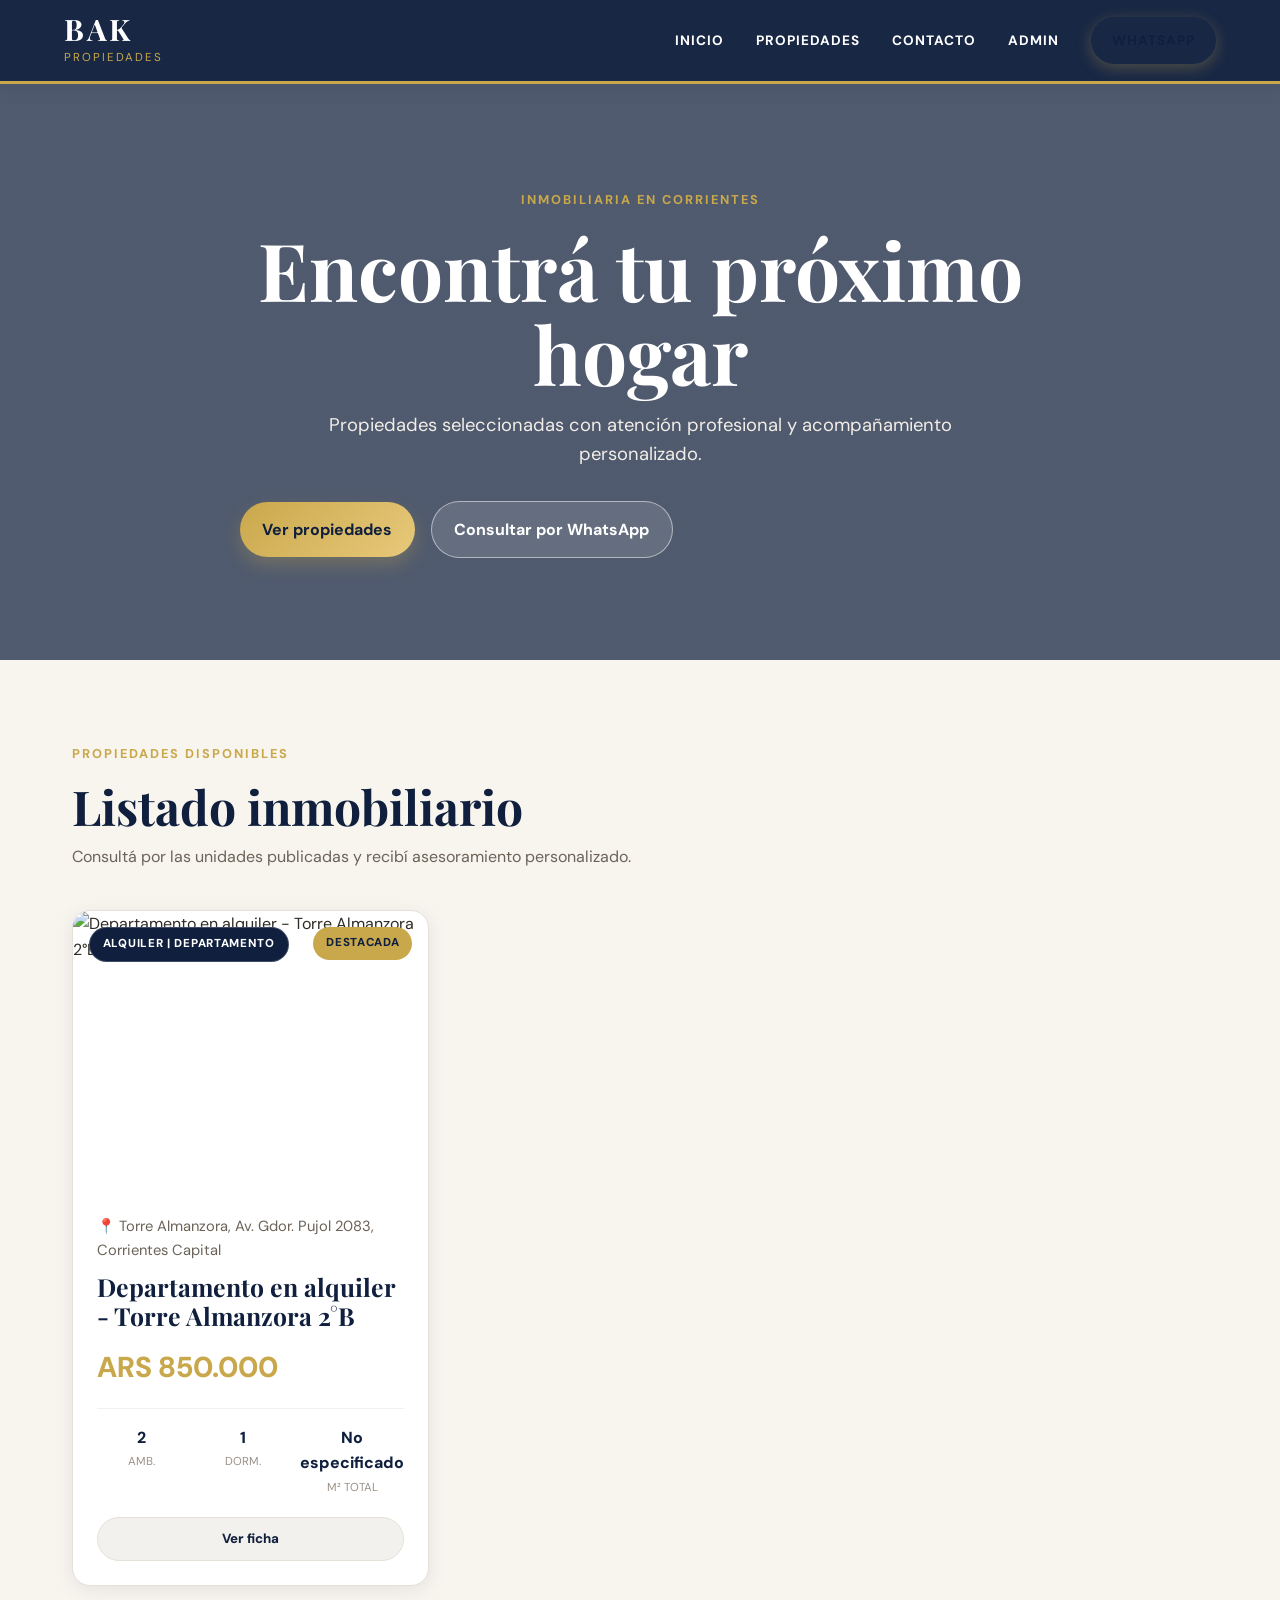
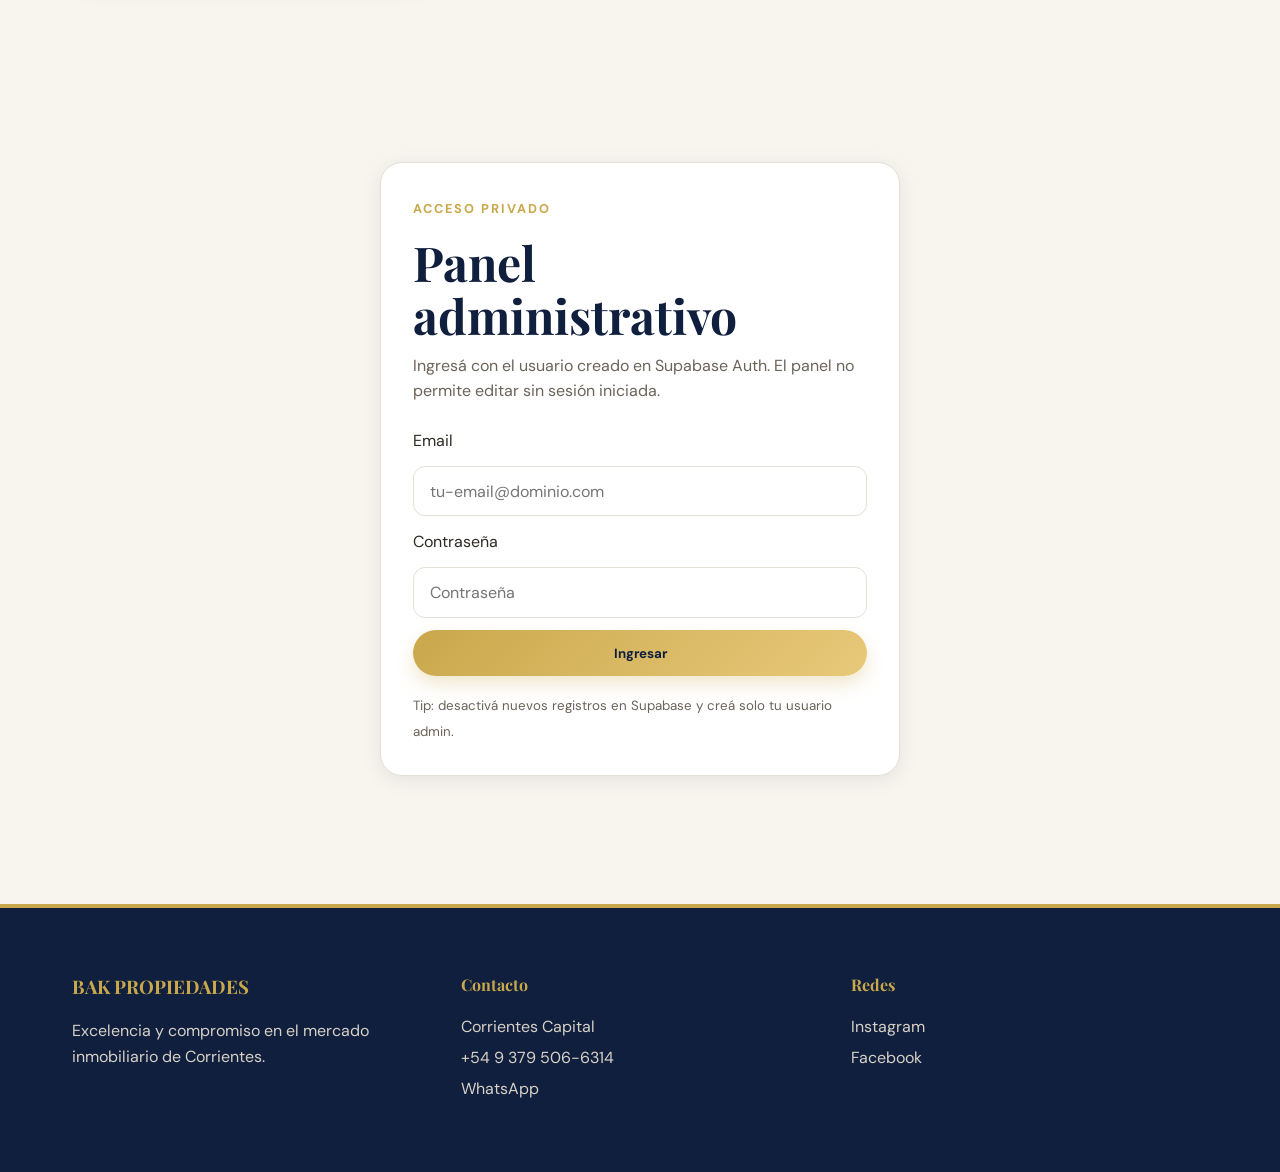
==== commit 7b8fc34d: "Add files via upload" ====
--- a/index.html
+++ b/index.html
@@ -1,23 +1,32 @@
 <!DOCTYPE html>
 <html lang="es">
 <head>
-    <meta charset="UTF-8">
-    <meta name="viewport" content="width=device-width, initial-scale=1.0">
-    <title>BAK Propiedades</title>
-    <link href="https://fonts.googleapis.com/css2?family=Playfair+Display:wght@400;600;700&family=DM+Sans:wght@300;400;500;600&display=swap" rel="stylesheet">
-    <link rel="stylesheet" href="/css/styles.css">
+  <meta charset="UTF-8">
+  <meta name="viewport" content="width=device-width, initial-scale=1.0">
+  <meta name="description" content="BAK Propiedades - propiedades en venta y alquiler en Corrientes.">
+  <title>BAK Propiedades</title>
+  <link rel="preconnect" href="https://fonts.googleapis.com">
+  <link rel="preconnect" href="https://fonts.gstatic.com" crossorigin>
+  <link href="https://fonts.googleapis.com/css2?family=Playfair+Display:wght@400;600;700&family=DM+Sans:wght@300;400;500;600;700&display=swap" rel="stylesheet">
+  <link rel="stylesheet" href="/css/styles.css">
 </head>
 <body>
-    <div id="navbar-root"></div>
-    <main>
-        <div id="hero-root"></div>
-        <section class="container">
-            <div id="properties-grid" class="grid"></div>
-        </section>
-    </main>
+  <div id="navbar-root"></div>
+  <main>
+    <div id="hero-root"></div>
+    <section class="container properties-section" id="propiedades">
+      <div class="section-heading">
+        <span class="section-kicker">Propiedades disponibles</span>
+        <h2>Listado inmobiliario</h2>
+        <p>Consultá por las unidades publicadas y recibí asesoramiento personalizado.</p>
+      </div>
+      <div id="properties-grid" class="grid"></div>
+    </section>
     <div id="admin-root"></div>
+  </main>
+  <div id="footer-root"></div>
 
-    <script src="https://cdn.jsdelivr.net/npm/@supabase/supabase-js@2"></script>
-    <script type="module" src="/js/main.js"></script>
+  <script src="https://cdn.jsdelivr.net/npm/@supabase/supabase-js@2"></script>
+  <script type="module" src="/js/main.js"></script>
 </body>
-</html>+</html>
--- a/css/styles.css
+++ b/css/styles.css
@@ -1,5 +1,6 @@
 :root {
   --navy: #0f1f3d;
+  --navy-soft: #172b52;
   --gold: #c9a84c;
   --gold-light: #e8c97a;
   --cream: #f8f4ee;
@@ -11,334 +12,151 @@
   --gray-800: #2e2a24;
   --green: #2d7a4f;
   --red: #c0392b;
-  --orange: #d68910;
   --font-display: 'Playfair Display', Georgia, serif;
   --font-body: 'DM Sans', sans-serif;
   --shadow-sm: 0 2px 8px rgba(15,31,61,0.05);
   --shadow-md: 0 4px 20px rgba(15,31,61,0.08);
-  --shadow-lg: 0 12px 40px rgba(15,31,61,0.12);
+  --shadow-lg: 0 12px 40px rgba(15,31,61,0.14);
 }
 
-* { margin: 0; padding: 0; box-sizing: border-box; }
-body { font-family: var(--font-body); background-color: var(--cream); color: var(--gray-800); line-height: 1.6; overflow-x: hidden; }
+* { box-sizing: border-box; margin: 0; padding: 0; }
+html { scroll-behavior: smooth; }
+body { font-family: var(--font-body); background: var(--cream); color: var(--gray-800); line-height: 1.6; overflow-x: hidden; }
+a { color: inherit; }
+button, input, select, textarea { font-family: inherit; }
+button { cursor: pointer; }
+.container { max-width: 1200px; margin: 0 auto; padding: 0 2rem; }
 
-.navbar { height: 80px; background: var(--navy); display: flex; justify-content: space-between; align-items: center; padding: 0 4rem; position: sticky; top: 0; z-index: 1000; border-bottom: 2px solid var(--gold); }
-.logo { font-family: var(--font-display); color: var(--white); font-size: 1.5rem; font-weight: 700; letter-spacing: 2px; }
+.navbar { min-height: 84px; background: rgba(15, 31, 61, 0.96); backdrop-filter: blur(10px); display: flex; align-items: center; justify-content: space-between; padding: 0 5%; position: sticky; top: 0; z-index: 1000; border-bottom: 3px solid var(--gold); box-shadow: var(--shadow-md); }
+.logo-container { display: flex; flex-direction: column; cursor: pointer; }
+.logo { font-family: var(--font-display); color: var(--white); font-size: 1.85rem; font-weight: 700; letter-spacing: 3px; line-height: 1; }
+.logo-tagline { color: var(--gold); font-size: 0.72rem; text-transform: uppercase; letter-spacing: 2px; margin-top: 5px; }
+.nav-links { display: flex; align-items: center; gap: 2rem; }
+.nav-links a, .nav-admin-btn { color: var(--white); text-decoration: none; font-size: 0.85rem; font-weight: 700; text-transform: uppercase; letter-spacing: 1px; transition: color 0.2s ease; background: none; border: none; }
+.nav-links a:hover, .nav-admin-btn:hover { color: var(--gold); }
+.btn-contact-nav { background: linear-gradient(135deg, var(--gold), var(--gold-light)); color: var(--navy) !important; padding: 0.8rem 1.3rem; border-radius: 999px; box-shadow: 0 4px 15px rgba(201,168,76,0.3); }
+.mobile-menu-btn { display: none; background: transparent; color: var(--white); border: none; font-size: 1.8rem; }
 
-.hero { height: 60vh; background: linear-gradient(rgba(15,31,61,0.7), rgba(15,31,61,0.7)), url('https://images.unsplash.com/photo-1600585154340-be6161a56a0c?auto=format&fit=crop&w=1920&q=80'); background-size: cover; background-position: center; display: flex; flex-direction: column; justify-content: center; align-items: center; text-align: center; color: var(--white); }
-.hero h1 { font-family: var(--font-display); font-size: 4rem; margin-bottom: 1rem; letter-spacing: -1px; }
+.hero { min-height: 64vh; background: linear-gradient(rgba(15,31,61,0.72), rgba(15,31,61,0.72)), url('https://images.unsplash.com/photo-1600585154340-be6161a56a0c?auto=format&fit=crop&w=1920&q=80'); background-size: cover; background-position: center; display: flex; align-items: center; justify-content: center; text-align: center; color: var(--white); padding: 5rem 1.5rem; }
+.hero-content { max-width: 800px; }
+.hero-kicker, .section-kicker { display: inline-block; color: var(--gold); font-size: 0.8rem; text-transform: uppercase; letter-spacing: 2px; font-weight: 700; margin-bottom: 1rem; }
+.hero h1 { font-family: var(--font-display); font-size: clamp(2.5rem, 7vw, 5rem); line-height: 1.05; margin-bottom: 1rem; }
+.hero p { color: #f2eee7; font-size: 1.15rem; max-width: 650px; margin: 0 auto 2rem; }
+.hero-actions, .detail-actions, .form-actions, .admin-actions-top { display: flex; gap: 1rem; flex-wrap: wrap; align-items: center; }
+.btn-primary, .btn-secondary, .btn-admin, .btn-save, .btn-cancel { border: none; border-radius: 999px; padding: 0.9rem 1.4rem; font-weight: 700; text-decoration: none; display: inline-flex; align-items: center; justify-content: center; transition: transform 0.2s ease, box-shadow 0.2s ease, background 0.2s ease; }
+.btn-primary, .btn-save, .btn-admin { background: linear-gradient(135deg, var(--gold), var(--gold-light)); color: var(--navy); box-shadow: 0 8px 18px rgba(201,168,76,0.28); }
+.btn-secondary, .btn-cancel { background: rgba(255,255,255,0.12); border: 1px solid rgba(255,255,255,0.5); color: var(--white); }
+.btn-secondary.dark, .btn-cancel { color: var(--navy); border-color: var(--gray-200); background: var(--white); }
+.btn-admin.secondary { background: var(--white); color: var(--navy); box-shadow: var(--shadow-sm); }
+.btn-admin.danger { background: #fff0ed; color: var(--red); box-shadow: none; }
+.btn-primary:hover, .btn-secondary:hover, .btn-admin:hover, .btn-save:hover, .btn-cancel:hover { transform: translateY(-2px); }
 
-.container { max-width: 1400px; margin: 0 auto; padding: 4rem 2rem; }
-.grid { display: grid; grid-template-columns: repeat(auto-fill, minmax(400px, 1fr)); gap: 3rem; }
+.properties-section { padding-top: 5rem; padding-bottom: 2rem; }
+.section-heading { max-width: 650px; margin-bottom: 2.5rem; }
+.section-heading h2, .admin-header h2, .admin-login-card h2, .modal-header h2 { font-family: var(--font-display); color: var(--navy); font-size: clamp(2rem, 4vw, 3rem); line-height: 1.1; margin-bottom: 0.7rem; }
+.section-heading p, .admin-header p, .admin-login-card p { color: var(--gray-600); }
+.grid { display: grid; grid-template-columns: repeat(auto-fill, minmax(320px, 1fr)); gap: 2rem; padding-bottom: 4rem; }
+.empty-state { background: var(--white); border: 1px solid var(--gray-200); border-radius: 18px; padding: 2rem; color: var(--gray-600); box-shadow: var(--shadow-sm); }
 
-.card { background: var(--white); border-radius: 4px; overflow: hidden; box-shadow: var(--shadow-md); transition: all 0.4s cubic-bezier(0.165, 0.84, 0.44, 1); border: 1px solid var(--gray-200); position: relative; }
-.card:hover { transform: translateY(-12px); box-shadow: var(--shadow-lg); }
-.card-img-container { position: relative; height: 300px; overflow: hidden; }
-.card img { width: 100%; height: 100%; object-fit: cover; transition: transform 0.6s ease; }
-.card:hover img { transform: scale(1.08); }
+.card { background: var(--white); border-radius: 18px; overflow: hidden; box-shadow: var(--shadow-md); border: 1px solid var(--gray-200); transition: transform 0.25s ease, box-shadow 0.25s ease; position: relative; }
+.card:hover { transform: translateY(-8px); box-shadow: var(--shadow-lg); }
+.card-img-container { position: relative; height: 280px; overflow: hidden; }
+.card img { width: 100%; height: 100%; object-fit: cover; display: block; transition: transform 0.45s ease; }
+.card:hover img { transform: scale(1.05); }
+.badge-tipo, .badge-destacada { position: absolute; top: 1rem; z-index: 5; padding: 0.45rem 0.8rem; border-radius: 999px; font-size: 0.72rem; text-transform: uppercase; letter-spacing: 0.7px; font-weight: 800; }
+.badge-tipo { left: 1rem; background: var(--navy); color: var(--white); border: 1px solid rgba(255,255,255,0.2); }
+.badge-destacada { right: 1rem; background: var(--gold); color: var(--navy); }
+.card-content { padding: 1.5rem; }
+.card-location { color: var(--gray-600); font-size: 0.92rem; margin-bottom: 0.6rem; }
+.card-title { font-family: var(--font-display); color: var(--navy); font-size: 1.55rem; line-height: 1.2; margin-bottom: 0.8rem; }
+.card-price { color: var(--gold); font-size: 1.8rem; font-weight: 800; margin-bottom: 1.1rem; }
+.card-specs { display: grid; grid-template-columns: repeat(3, 1fr); gap: 0.8rem; padding-top: 1rem; border-top: 1px solid var(--gray-100); }
+.spec-item { text-align: center; display: flex; flex-direction: column; gap: 0.2rem; }
+.spec-val { color: var(--navy); font-weight: 800; }
+.spec-label { color: var(--gray-400); font-size: 0.72rem; text-transform: uppercase; }
+.btn-card { margin-top: 1.2rem; width: 100%; border: 1px solid var(--gray-200); background: var(--gray-100); color: var(--navy); border-radius: 999px; padding: 0.8rem; font-weight: 800; }
 
-.badge-tipo { position: absolute; top: 1.5rem; left: 1.5rem; background: var(--navy); color: var(--white); padding: 0.5rem 1rem; font-size: 0.75rem; font-weight: 600; text-transform: uppercase; letter-spacing: 1px; z-index: 10; border-left: 3px solid var(--gold); }
-.badge-destacada { position: absolute; top: 1.5rem; right: 1.5rem; background: var(--gold); color: var(--navy); padding: 0.5rem 1rem; font-size: 0.75rem; font-weight: 700; z-index: 10; border-radius: 2px; }
+.footer { background: var(--navy); color: var(--white); padding: 4rem 0; margin-top: 3rem; border-top: 4px solid var(--gold); }
+.footer-grid { display: grid; grid-template-columns: repeat(auto-fit, minmax(220px, 1fr)); gap: 2rem; }
+.footer h3, .footer h4 { color: var(--gold); margin-bottom: 1rem; font-family: var(--font-display); }
+.footer p, .footer a { color: #d8d1c7; text-decoration: none; margin-bottom: 0.35rem; }
+.footer a:hover { color: var(--gold-light); }
 
-.card-content { padding: 2rem; }
-.card-location { display: flex; align-items: center; gap: 0.5rem; color: var(--gray-600); font-size: 0.9rem; margin-bottom: 0.75rem; }
-.card-title { font-family: var(--font-display); font-size: 1.75rem; color: var(--navy); margin-bottom: 1rem; line-height: 1.2; }
-.card-price { font-size: 2rem; color: var(--gold); font-weight: 600; margin-bottom: 1.5rem; display: flex; align-items: baseline; gap: 0.5rem; }
-.card-specs { display: grid; grid-template-columns: repeat(3, 1fr); gap: 1rem; padding-top: 1.5rem; border-top: 1px solid var(--gray-100); }
-.spec-item { display: flex; flex-direction: column; align-items: center; gap: 0.25rem; text-align: center; }
-.spec-val { font-weight: 600; color: var(--navy); }
-.spec-label { font-size: 0.75rem; color: var(--gray-400); text-transform: uppercase; }:root {
-  --navy: #0f1f3d;
-  --gold: #c9a84c;
-  --gold-light: #e8c97a;
-  --cream: #f8f4ee;
-  --white: #ffffff;
-  --gray-100: #f3f1ed;
-  --gray-200: #e5e0d8;
-  --gray-400: #9b9188;
-  --gray-600: #6b6358;
-  --gray-800: #2e2a24;
-  --green: #2d7a4f;
-  --red: #c0392b;
-  --orange: #d68910;
-  --font-display: 'Playfair Display', Georgia, serif;
-  --font-body: 'DM Sans', sans-serif;
-  --shadow-sm: 0 2px 8px rgba(15,31,61,0.05);:root {
-  --navy: #0f1f3d;
-  --gold: #c9a84c;
-  --gold-light: #e8c97a;
-  --cream: #f8f4ee;
-  --white: #ffffff;
-  --gray-100: #f3f1ed;
-  --gray-200: #e5e0d8;
-  --gray-400: #9b9188;
-  --gray-600: #6b6358;
-  --gray-800: #2e2a24;
-  --green: #2d7a4f;
-  --red: #c0392b;
-  --orange: #d68910;
-  --font-display: 'Playfair Display', Georgia, serif;
-  --font-body: 'DM Sans', sans-serif;
-  --shadow-sm: 0 2px 8px rgba(15,31,61,0.05);
-  --shadow-md: 0 4px 20px rgba(15,31,61,0.08);
-  --shadow-lg: 0 12px 40px rgba(15,31,61,0.12);
+.admin-login-section, .admin-section { padding-top: 5rem; padding-bottom: 5rem; }
+.admin-login-card, .admin-table-wrap { background: var(--white); border: 1px solid var(--gray-200); border-radius: 22px; padding: 2rem; box-shadow: var(--shadow-md); }
+.admin-login-card { max-width: 520px; margin: 0 auto; }
+.admin-login-form { display: grid; gap: 0.8rem; margin: 1.5rem 0 1rem; }
+.admin-login-form input, .modal-form input, .modal-form textarea, .modal-form select { width: 100%; border: 1px solid var(--gray-200); border-radius: 12px; padding: 0.85rem 1rem; background: var(--white); color: var(--gray-800); font-size: 1rem; }
+.admin-login-card small, .modal-form small { color: var(--gray-600); }
+.alert { background: #fff8e7; color: #82600f; border: 1px solid #f0d793; border-radius: 12px; padding: 0.9rem; margin-top: 1rem; }
+.admin-header { display: flex; justify-content: space-between; gap: 2rem; align-items: flex-end; margin-bottom: 2rem; }
+.admin-table-wrap { padding: 0; overflow-x: auto; }
+.admin-table { width: 100%; border-collapse: collapse; min-width: 850px; }
+.admin-table th { background: var(--navy); color: var(--white); text-align: left; padding: 1rem; }
+.admin-table td { padding: 1rem; border-bottom: 1px solid var(--gray-100); vertical-align: top; }
+.admin-table small { color: var(--gray-600); }
+.status-admin { background: var(--gray-100); padding: 0.35rem 0.7rem; border-radius: 999px; font-weight: 700; color: var(--navy); font-size: 0.82rem; }
+.table-actions { display: flex; gap: 0.5rem; }
+.table-actions button { background: var(--gray-100); border: 1px solid var(--gray-200); padding: 0.55rem 0.75rem; border-radius: 10px; font-weight: 700; color: var(--navy); }
+.table-actions .danger-text { color: var(--red); }
+
+.modal-overlay { position: fixed; inset: 0; background: rgba(15,31,61,0.68); z-index: 2000; display: flex; align-items: center; justify-content: center; padding: 1.5rem; }
+.modal-content { width: min(980px, 100%); max-height: 92vh; overflow-y: auto; background: var(--cream); border-radius: 24px; box-shadow: var(--shadow-lg); }
+.modal-header { display: flex; justify-content: space-between; align-items: flex-start; gap: 1rem; padding: 2rem; border-bottom: 1px solid var(--gray-200); }
+.close-btn { background: var(--white); color: var(--navy); border: 1px solid var(--gray-200); width: 44px; height: 44px; border-radius: 999px; font-size: 1.8rem; line-height: 1; }
+.modal-form { padding: 2rem; display: grid; gap: 1.2rem; }
+.form-grid { display: grid; grid-template-columns: repeat(2, minmax(0, 1fr)); gap: 1rem; }
+.form-group { display: grid; gap: 0.45rem; }
+.form-group label { font-weight: 800; color: var(--navy); }
+.form-group.wide { grid-column: 1 / -1; }
+.checkbox-line { grid-template-columns: auto 1fr; align-items: center; align-content: center; padding-top: 1.7rem; }
+.checkbox-line input { width: auto; }
+.upload-zone { border: 2px dashed var(--gold); background: rgba(201,168,76,0.08); border-radius: 18px; padding: 1.4rem; display: grid; place-items: center; text-align: center; gap: 0.3rem; color: var(--navy); }
+.upload-zone.dragover { background: rgba(201,168,76,0.18); }
+.upload-zone span { color: var(--gray-600); }
+.image-manager { display: grid; gap: 0.8rem; margin-top: 1rem; }
+.image-item { display: grid; grid-template-columns: auto 78px 1fr auto; align-items: center; gap: 0.8rem; background: var(--white); border: 1px solid var(--gray-200); border-radius: 14px; padding: 0.7rem; }
+.image-item img { width: 78px; height: 58px; object-fit: cover; border-radius: 10px; }
+.drag-handle { color: var(--gold); font-size: 1.25rem; font-weight: 900; cursor: grab; }
+.image-item button { border: none; background: #fff0ed; color: var(--red); border-radius: 999px; padding: 0.55rem 0.8rem; font-weight: 800; }
+
+.detail-modal { width: min(1120px, 100%); max-height: 92vh; overflow-y: auto; background: var(--cream); border-radius: 24px; position: relative; display: grid; grid-template-columns: 1.1fr 0.9fr; box-shadow: var(--shadow-lg); }
+.detail-close { position: absolute; top: 1rem; right: 1rem; z-index: 5; }
+.detail-gallery { padding: 1rem; }
+.detail-main-img { width: 100%; height: 520px; object-fit: cover; border-radius: 18px; background: var(--gray-200); }
+.detail-thumbs { display: flex; gap: 0.7rem; overflow-x: auto; padding-top: 0.8rem; }
+.thumb-btn { border: 2px solid transparent; border-radius: 12px; background: none; padding: 0; flex: 0 0 auto; }
+.thumb-btn img { width: 86px; height: 68px; object-fit: cover; border-radius: 10px; display: block; }
+.detail-content { padding: 2rem; display: flex; flex-direction: column; justify-content: center; }
+.status-pill { align-self: flex-start; background: #e8f6ef; color: var(--green); border-radius: 999px; padding: 0.35rem 0.75rem; font-weight: 800; font-size: 0.82rem; margin-bottom: 1rem; }
+.detail-content h2 { font-family: var(--font-display); color: var(--navy); font-size: clamp(2rem, 4vw, 3.2rem); line-height: 1.05; margin-bottom: 0.8rem; }
+.detail-location { color: var(--gray-600); margin-bottom: 1rem; }
+.detail-price { color: var(--gold); font-size: 2rem; font-weight: 900; margin-bottom: 1rem; }
+.detail-price span { color: var(--gray-600); font-size: 1rem; font-weight: 600; }
+.detail-specs { display: flex; flex-wrap: wrap; gap: 0.6rem; margin-bottom: 1.2rem; }
+.detail-specs span, .features-list span { background: var(--white); border: 1px solid var(--gray-200); border-radius: 999px; padding: 0.5rem 0.8rem; color: var(--navy); font-weight: 700; font-size: 0.88rem; }
+.detail-description { color: var(--gray-800); margin-bottom: 1.2rem; }
+.features-list { display: flex; flex-wrap: wrap; gap: 0.55rem; margin-bottom: 1.5rem; }
+
+@media (max-width: 900px) {
+  .mobile-menu-btn { display: block; }
+  .nav-links { display: none; position: absolute; top: 84px; left: 0; right: 0; background: var(--navy); flex-direction: column; align-items: stretch; gap: 0; padding: 1rem 5%; border-bottom: 2px solid var(--gold); }
+  .nav-links.open { display: flex; }
+  .nav-links a, .nav-admin-btn { padding: 1rem 0; text-align: left; }
+  .admin-header { flex-direction: column; align-items: flex-start; }
+  .detail-modal { grid-template-columns: 1fr; }
+  .detail-main-img { height: 360px; }
 }
 
-* { margin:0; padding:0; box-sizing:border-box; }
-body { font-family: var(--font-body); background: var(--cream); color: var(--gray-800); line-height: 1.6; }
-.container { max-width: 1200px; margin: 0 auto; padding: 0 2rem; }
-
-.navbar {
-  height: 80px;
-  background: var(--navy);
-  display: flex;
-  justify-content: space-between;
-  align-items: center;
-  padding: 0 4rem;
-  position: sticky;
-  top: 0;
-  z-index: 1000;
-  border-bottom: 2px solid var(--gold);
+@media (max-width: 640px) {
+  .container { padding: 0 1rem; }
+  .grid { grid-template-columns: 1fr; }
+  .navbar { padding: 0 1rem; }
+  .form-grid { grid-template-columns: 1fr; }
+  .modal-overlay { padding: 0.7rem; }
+  .modal-header, .modal-form, .detail-content { padding: 1.25rem; }
+  .image-item { grid-template-columns: auto 62px 1fr; }
+  .image-item button { grid-column: 1 / -1; }
+  .hero-actions, .detail-actions, .form-actions, .admin-actions-top { flex-direction: column; align-items: stretch; }
+  .btn-primary, .btn-secondary, .btn-admin, .btn-save, .btn-cancel { width: 100%; }
 }
-.logo { font-family: var(--font-display); color: var(--white); font-size: 1.5rem; font-weight: 700; letter-spacing: 2px; }
-
-.hero {
-  background: linear-gradient(rgba(15,31,61,0.7), rgba(15,31,61,0.7)), url('https://images.unsplash.com/photo-1600585154340-be6161a56a0c?auto=format&fit=crop&w=1920&q=80');
-  background-size: cover;
-  background-position: center;
-  height: 60vh;
-  display: flex;
-  flex-direction: column;
-  justify-content: center;
-  align-items: center;
-  text-align: center;
-  color: var(--white);
-  padding: 0 1rem;
-}
-.hero h1 { font-family: var(--font-display); font-size: 3.5rem; margin-bottom: 1.5rem; }
-
-.grid {
-  display: grid;
-  grid-template-columns: repeat(auto-fill, minmax(350px, 1fr));
-  gap: 2.5rem;
-  padding: 4rem 0;
-}:root {
-  --navy: #0f1f3d;
-  --gold: #c9a84c;
-  --gold-light: #e8c97a;
-  --cream: #f8f4ee;
-  --white: #ffffff;
-  --gray-100: #f3f1ed;
-  --gray-200: #e5e0d8;
-  --gray-400: #9b9188;
-  --gray-600: #6b6358;
-  --gray-800: #2e2a24;
-  --green: #2d7a4f;
-  --red: #c0392b;
-  --orange: #d68910;
-  --font-display: 'Playfair Display', Georgia, serif;
-  --font-body: 'DM Sans', sans-serif;
-  --shadow-sm: 0 2px 8px rgba(15,31,61,0.05);
-  --shadow-md: 0 4px 20px rgba(15,31,61,0.08);
-  --shadow-lg: 0 12px 40px rgba(15,31,61,0.12);
-}
-
-* { margin:0; padding:0; box-sizing:border-box; }
-body { font-family: var(--font-body); background: var(--cream); color: var(--gray-800); line-height: 1.6; }
-.container { max-width: 1200px; margin: 0 auto; padding: 0 2rem; }
-
-.navbar {
-  height: 80px;
-  background: var(--navy);
-  display: flex;
-  justify-content: space-between;
-  align-items: center;
-  padding: 0 4rem;
-  position: sticky;
-  top: 0;
-  z-index: 1000;
-  border-bottom: 2px solid var(--gold);
-}
-.logo { font-family: var(--font-display); color: var(--white); font-size: 1.5rem; font-weight: 700; letter-spacing: 2px; }
-
-.navbar {
-  height: 90px;
-  background: rgba(15, 31, 61, 0.95);
-  backdrop-filter: blur(10px);
-  display: flex;
-  justify-content: space-between;
-  align-items: center;
-  padding: 0 5%;
-  position: sticky;
-  top: 0;
-  z-index: 1000;
-  border-bottom: 3px solid var(--gold);
-  box-shadow: var(--shadow-lg);
-}
-
-.logo-container {
-  display: flex;
-  flex-direction: column;
-}
-
-.logo {
-  font-family: var(--font-display);
-  color: var(--white);
-  font-size: 1.8rem;
-  font-weight: 700;
-  letter-spacing: 3px;
-  line-height: 1;
-}
-
-.logo-tagline {
-  color: var(--gold);
-  font-size: 0.7rem;
-  text-transform: uppercase;
-  letter-spacing: 2px;
-  margin-top: 5px;
-}
-
-.nav-links {
-  display: flex;
-  align-items: center;
-  gap: 3rem;
-}
-
-.nav-links a {
-  color: var(--white);
-  text-decoration: none;
-  font-size: 0.9rem;
-  font-weight: 500;
-  text-transform: uppercase;
-  letter-spacing: 1px;
-  transition: color 0.3s ease;
-}
-
-.nav-links a:hover {
-  color: var(--gold);
-}
-
-.btn-contact-nav {
-  background: linear-gradient(135deg, var(--gold), var(--gold-light));
-  color: var(--navy) !important;
-  padding: 0.8rem 1.5rem;
-  border-radius: 2px;
-  font-weight: 700 !important;
-  box-shadow: 0 4px 15px rgba(201, 168, 76, 0.3);
-}
-.hero {
-  background: linear-gradient(rgba(15,31,61,0.7), rgba(15,31,61,0.7)), url('https://images.unsplash.com/photo-1600585154340-be6161a56a0c?auto=format&fit=crop&w=1920&q=80');
-  background-size: cover;
-  background-position: center;
-  height: 60vh;
-  display: flex;
-  flex-direction: column;
-  justify-content: center;
-  align-items: center;
-  text-align: center;
-  color: var(--white);
-  padding: 0 1rem;
-}
-.hero h1 { font-family: var(--font-display); font-size: 3.5rem; margin-bottom: 1.5rem; }
-
-.grid {
-  display: grid;
-  grid-template-columns: repeat(auto-fill, minmax(350px, 1fr));
-  gap: 2.5rem;
-  padding: 4rem 0;
-}
-
-.card {
-  background: var(--white);
-  border-radius: 4px;
-  overflow: hidden;
-  box-shadow: var(--shadow-md);
-  transition: transform 0.3s ease;
-  border: 1px solid var(--gray-200);
-}
-.card:hover { transform: translateY(-10px); box-shadow: var(--shadow-lg); }
-.card img { width: 100%; height: 240px; object-fit: cover; }
-.card-info { padding: 1.5rem; }
-.card-info h3 { font-family: var(--font-display); font-size: 1.4rem; margin-bottom: 0.5rem; color: var(--navy); }
-.price { color: var(--gold); font-size: 1.5rem; font-weight: 600; margin-bottom: 1rem; }
-.specs { display: flex; gap: 1rem; border-top: 1px solid var(--gray-100); padding-top: 1rem; font-size: 0.9rem; color: var(--gray-600); }
-
-.btn-admin {
-  background: var(--gold);
-  color: var(--navy);
-  padding: 0.8rem 1.5rem;
-  border: none;
-  font-weight: 600;
-  cursor: pointer;
-  border-radius: 4px;
-}
-
-.card {
-  background: var(--white);
-  border-radius: 4px;
-  overflow: hidden;
-  box-shadow: var(--shadow-md);
-  transition: transform 0.3s ease;
-  border: 1px solid var(--gray-200);
-}
-.card:hover { transform: translateY(-10px); box-shadow: var(--shadow-lg); }
-.card img { width: 100%; height: 240px; object-fit: cover; }
-.card-info { padding: 1.5rem; }
-.card-info h3 { font-family: var(--font-display); font-size: 1.4rem; margin-bottom: 0.5rem; color: var(--navy); }
-.price { color: var(--gold); font-size: 1.5rem; font-weight: 600; margin-bottom: 1rem; }
-.specs { display: flex; gap: 1rem; border-top: 1px solid var(--gray-100); padding-top: 1rem; font-size: 0.9rem; color: var(--gray-600); }
-
-.btn-admin {
-  background: var(--gold);
-  color: var(--navy);
-  padding: 0.8rem 1.5rem;
-  border: none;
-  font-weight: 600;
-  cursor: pointer;
-  border-radius: 4px;
-}
-  --shadow-md: 0 4px 20px rgba(15,31,61,0.08);
-  --shadow-lg: 0 12px 40px rgba(15,31,61,0.12);
-}
-
-* { margin: 0; padding: 0; box-sizing: border-box; }
-body { font-family: var(--font-body); background-color: var(--cream); color: var(--gray-800); line-height: 1.6; overflow-x: hidden; }
-
-.navbar { height: 80px; background: var(--navy); display: flex; justify-content: space-between; align-items: center; padding: 0 4rem; position: sticky; top: 0; z-index: 1000; border-bottom: 2px solid var(--gold); }
-.logo { font-family: var(--font-display); color: var(--white); font-size: 1.5rem; font-weight: 700; letter-spacing: 2px; }
-
-.hero { height: 60vh; background: linear-gradient(rgba(15,31,61,0.7), rgba(15,31,61,0.7)), url('https://images.unsplash.com/photo-1600585154340-be6161a56a0c?auto=format&fit=crop&w=1920&q=80'); background-size: cover; background-position: center; display: flex; flex-direction: column; justify-content: center; align-items: center; text-align: center; color: var(--white); }
-.hero h1 { font-family: var(--font-display); font-size: 4rem; margin-bottom: 1rem; letter-spacing: -1px; }
-
-.container { max-width: 1400px; margin: 0 auto; padding: 4rem 2rem; }
-.grid { display: grid; grid-template-columns: repeat(auto-fill, minmax(400px, 1fr)); gap: 3rem; }
-
-.card { background: var(--white); border-radius: 4px; overflow: hidden; box-shadow: var(--shadow-md); transition: all 0.4s cubic-bezier(0.165, 0.84, 0.44, 1); border: 1px solid var(--gray-200); position: relative; }
-.card:hover { transform: translateY(-12px); box-shadow: var(--shadow-lg); }
-.card-img-container { position: relative; height: 300px; overflow: hidden; }
-.card img { width: 100%; height: 100%; object-fit: cover; transition: transform 0.6s ease; }
-.card:hover img { transform: scale(1.08); }
-
-.badge-tipo { position: absolute; top: 1.5rem; left: 1.5rem; background: var(--navy); color: var(--white); padding: 0.5rem 1rem; font-size: 0.75rem; font-weight: 600; text-transform: uppercase; letter-spacing: 1px; z-index: 10; border-left: 3px solid var(--gold); }
-.badge-destacada { position: absolute; top: 1.5rem; right: 1.5rem; background: var(--gold); color: var(--navy); padding: 0.5rem 1rem; font-size: 0.75rem; font-weight: 700; z-index: 10; border-radius: 2px; }
-
-.card-content { padding: 2rem; }
-.card-location { display: flex; align-items: center; gap: 0.5rem; color: var(--gray-600); font-size: 0.9rem; margin-bottom: 0.75rem; }
-.card-title { font-family: var(--font-display); font-size: 1.75rem; color: var(--navy); margin-bottom: 1rem; line-height: 1.2; }
-.card-price { font-size: 2rem; color: var(--gold); font-weight: 600; margin-bottom: 1.5rem; display: flex; align-items: baseline; gap: 0.5rem; }
-.card-specs { display: grid; grid-template-columns: repeat(3, 1fr); gap: 1rem; padding-top: 1.5rem; border-top: 1px solid var(--gray-100); }
-.spec-item { display: flex; flex-direction: column; align-items: center; gap: 0.25rem; text-align: center; }
-.spec-val { font-weight: 600; color: var(--navy); }
-.spec-label { font-size: 0.75rem; color: var(--gray-400); text-transform: uppercase; }
-
-.modal-overlay { position: fixed; top: 0; left: 0; width: 100%; height: 100%; background: rgba(15,31,61,0.85); display: flex; justify-content: center; align-items: center; z-index: 2000; backdrop-filter: blur(5px); }
-.modal-content { background: var(--white); width: 90%; max-width: 800px; max-height: 90vh; overflow-y: auto; border-radius: 8px; position: relative; }
-.modal-header { padding: 1.5rem 2rem; border-bottom: 1px solid var(--gray-100); display: flex; justify-content: space-between; align-items: center; }
-.modal-form { padding: 2rem; }
-.form-grid { display: grid; grid-template-columns: 1fr 1fr; gap: 1.5rem; margin-bottom: 1.5rem; }
-.form-group { display: flex; flex-direction: column; gap: 0.5rem; margin-bottom: 1rem; }
-.form-group label { font-weight: 600; font-size: 0.85rem; color: var(--navy); text-transform: uppercase; }
-.form-group input, .form-group select, .form-group textarea { padding: 0.8rem; border: 1px solid var(--gray-200); border-radius: 4px; font-family: var(--font-body); }
-.form-actions { display: flex; justify-content: flex-end; gap: 1rem; margin-top: 2rem; }
-.btn-save { background: var(--gold); color: var(--navy); padding: 1rem 2rem; border: none; font-weight: 700; cursor: pointer; border-radius: 4px; }
-.btn-cancel { background: var(--gray-100); color: var(--gray-600); padding: 1rem 2rem; border: none; font-weight: 700; cursor: pointer; border-radius: 4px; }
